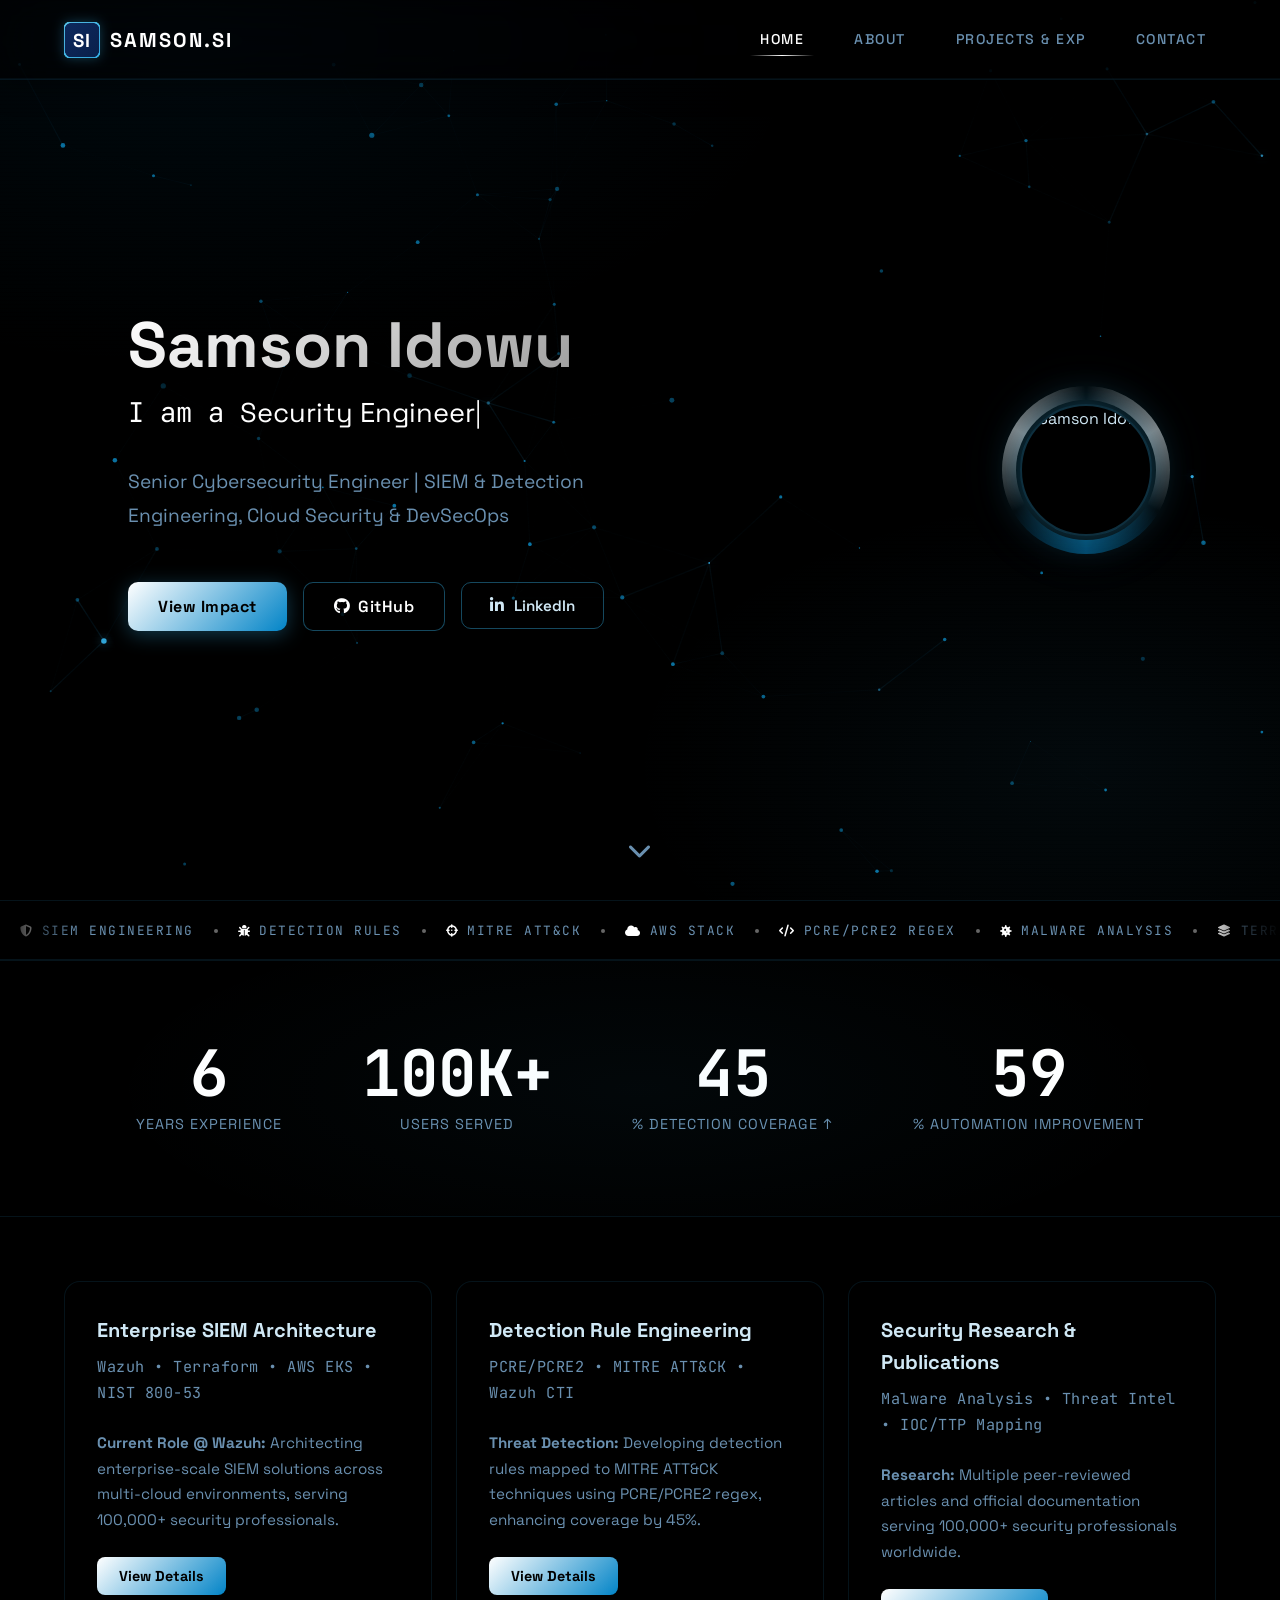
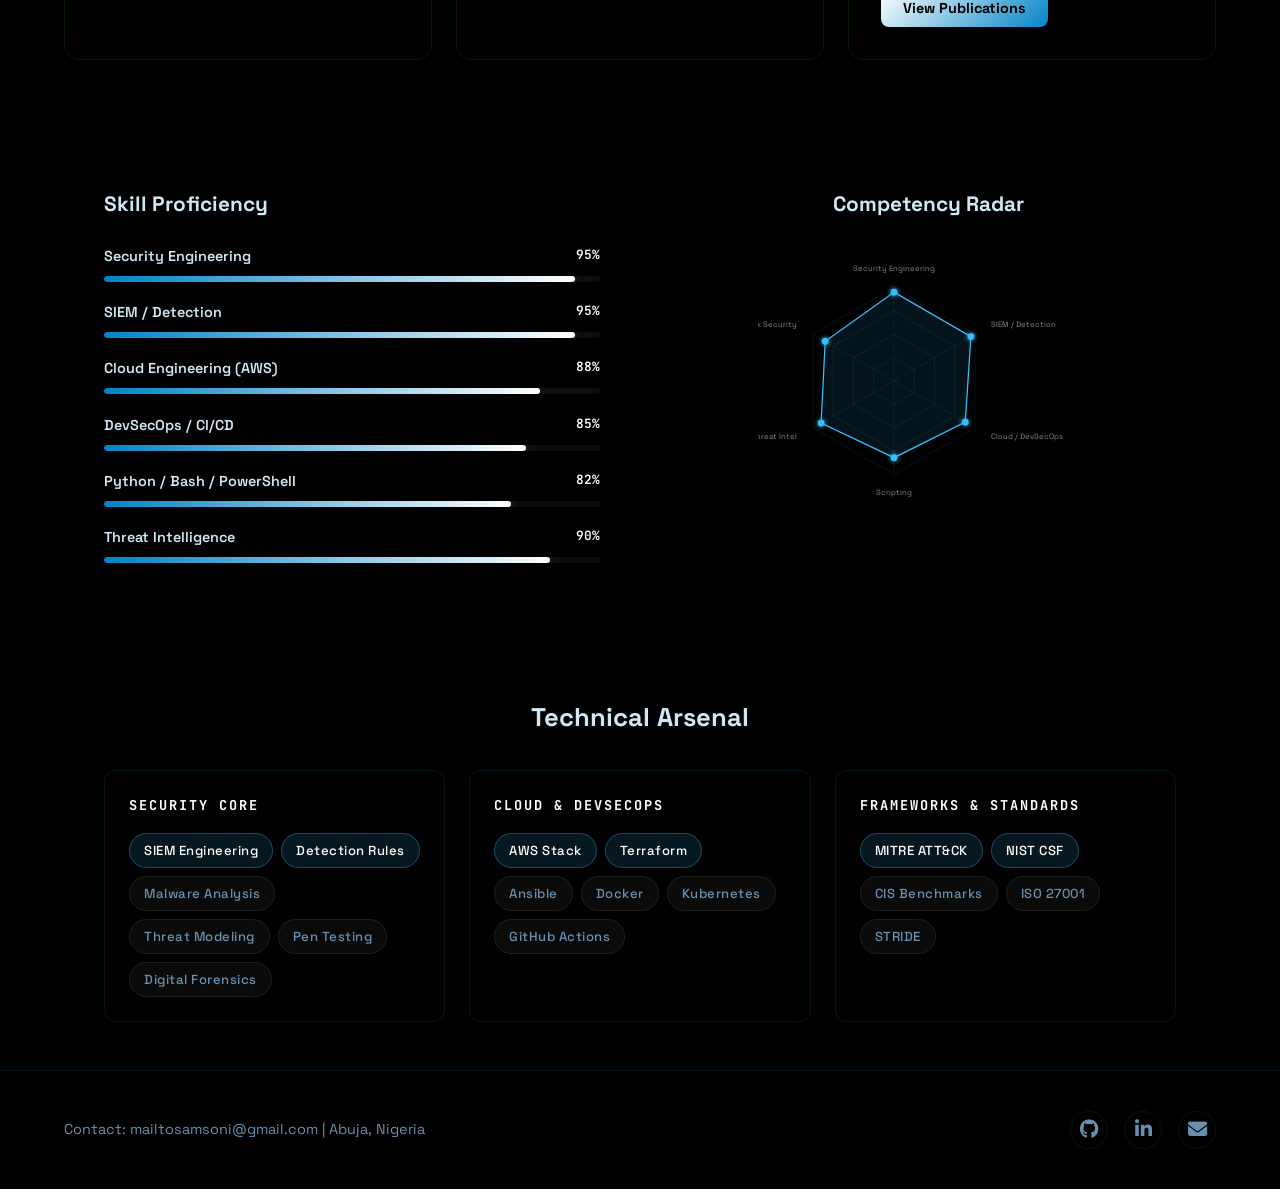
==== index.html @ b93f3101 "Update index.html" ====
<!DOCTYPE html>
<html lang="en">
<head>
    <meta charset="UTF-8">
    <meta name="viewport" content="width=device-width, initial-scale=1.0">
    <meta name="description" content="Samson Idowu - Senior Cybersecurity Engineer. SIEM, Detection Engineering, DevSecOps & Cloud Security.">
    <meta property="og:title" content="Samson Idowu | Cybersecurity Engineer">
    <meta property="og:description" content="Senior Cybersecurity Engineer with 6+ years of experience. SIEM solutions, Detection Engineering & Cloud Security.">
    <meta property="og:type" content="website">
    <title>Samson Idowu | Cybersecurity Engineer</title>
    <link rel="icon" type="image/svg+xml" href="favicon.svg">
    <link rel="stylesheet" href="style.css">
    <link rel="stylesheet" href="https://cdnjs.cloudflare.com/ajax/libs/font-awesome/6.4.0/css/all.min.css">
</head>
<body>
    <div class="scroll-progress"></div>
    <canvas id="neural-bg"></canvas>

    <nav>
        <a href="index.html" class="logo">
            <svg class="logo-mark" viewBox="0 0 100 100" xmlns="http://www.w3.org/2000/svg">
                <defs>
                  <linearGradient id="bg" x1="0" y1="0" x2="1" y2="1"><stop offset="0%" stop-color="#0d2a5e"/><stop offset="100%" stop-color="#0a1f4a"/></linearGradient>
                  <linearGradient id="bd" x1="0" y1="0" x2="1" y2="1"><stop offset="0%" stop-color="#60d4fa"/><stop offset="100%" stop-color="#38bdf8"/></linearGradient>
                  <filter id="gl"><feGaussianBlur stdDeviation="2" result="b"/><feMerge><feMergeNode in="b"/><feMergeNode in="SourceGraphic"/></feMerge></filter>
                </defs>
                <rect width="100" height="100" rx="20" fill="url(#bg)"/>
                <rect width="100" height="100" rx="20" fill="none" stroke="url(#bd)" stroke-width="4" filter="url(#gl)" opacity="0.9"/>
                <text x="50" y="70" text-anchor="middle" font-family="Arial Black, sans-serif" font-size="52" font-weight="900" fill="white">SI</text>
              </svg>
            <span class="logo-text">SAMSON.SI</span>
        </a>
        <button class="mobile-menu-toggle" aria-label="Toggle navigation">
            <span></span><span></span><span></span>
        </button>
        <div class="nav-links">
            <a href="index.html" class="nav-item active">HOME</a>
            <a href="about.html" class="nav-item">ABOUT</a>
            <a href="projects.html" class="nav-item">PROJECTS &amp; EXP</a>
            <a href="contact.html" class="nav-item">CONTACT</a>
        </div>
    </nav>

    <section class="hero">
        <div class="hero-content">
            <h1>Samson Idowu</h1>
            <h2 class="typing-text">
                I am a <span class="txt-type" data-wait="2000" data-words='["Security Engineer", "SIEM Architect", "DevSecOps Engineer", "Security Researcher", "Threat Hunter"]'></span>
            </h2>
            <p>Senior Cybersecurity Engineer | SIEM &amp; Detection Engineering, Cloud Security &amp; DevSecOps</p>
            <div class="hero-buttons">
                <button class="btn btn-primary" onclick="document.querySelector('.stats-section').scrollIntoView({behavior:'smooth'})">View Impact</button>
                <a href="https://github.com/SamsonIdowu" target="_blank" rel="noopener noreferrer">
                    <button class="btn btn-secondary"><i class="fab fa-github"></i> GitHub</button>
                </a>
                <a href="https://www.linkedin.com/in/samson-idowu/" target="_blank" rel="noopener noreferrer">
                    <button class="cv-download-btn cv-pulse"><i class="fab fa-linkedin-in"></i> LinkedIn</button>
                </a>
            </div>
        </div>
        <div class="hero-image-container">
            <img src="per_work.jpg" alt="Samson Idowu" class="profile-pic">
        </div>
        <div class="scroll-down" onclick="document.querySelector('.stats-section').scrollIntoView({behavior:'smooth'})">
            <i class="fas fa-chevron-down"></i>
        </div>
    </section>

    <!-- TICKER STRIP -->
    <div class="ticker-strip">
        <div class="ticker-track">
            <span class="ticker-item"><i class="fas fa-shield-alt"></i> SIEM ENGINEERING</span>
            <span class="ticker-dot"></span>
            <span class="ticker-item"><i class="fas fa-bug"></i> DETECTION RULES</span>
            <span class="ticker-dot"></span>
            <span class="ticker-item"><i class="fas fa-crosshairs"></i> MITRE ATT&amp;CK</span>
            <span class="ticker-dot"></span>
            <span class="ticker-item"><i class="fas fa-cloud"></i> AWS STACK</span>
            <span class="ticker-dot"></span>
            <span class="ticker-item"><i class="fas fa-code"></i> PCRE/PCRE2 REGEX</span>
            <span class="ticker-dot"></span>
            <span class="ticker-item"><i class="fas fa-virus"></i> MALWARE ANALYSIS</span>
            <span class="ticker-dot"></span>
            <span class="ticker-item"><i class="fas fa-layer-group"></i> TERRAFORM</span>
            <span class="ticker-dot"></span>
            <span class="ticker-item"><i class="fas fa-network-wired"></i> DEVSECOPS</span>
            <span class="ticker-dot"></span>
            <span class="ticker-item"><i class="fas fa-eye"></i> THREAT INTELLIGENCE</span>
            <span class="ticker-dot"></span>
            <span class="ticker-item"><i class="fab fa-python"></i> PYTHON</span>
            <span class="ticker-dot"></span>
            <!-- duplicate for seamless loop -->
            <span class="ticker-item"><i class="fas fa-shield-alt"></i> SIEM ENGINEERING</span>
            <span class="ticker-dot"></span>
            <span class="ticker-item"><i class="fas fa-bug"></i> DETECTION RULES</span>
            <span class="ticker-dot"></span>
            <span class="ticker-item"><i class="fas fa-crosshairs"></i> MITRE ATT&amp;CK</span>
            <span class="ticker-dot"></span>
            <span class="ticker-item"><i class="fas fa-cloud"></i> AWS STACK</span>
            <span class="ticker-dot"></span>
            <span class="ticker-item"><i class="fas fa-code"></i> PCRE/PCRE2 REGEX</span>
            <span class="ticker-dot"></span>
            <span class="ticker-item"><i class="fas fa-virus"></i> MALWARE ANALYSIS</span>
            <span class="ticker-dot"></span>
            <span class="ticker-item"><i class="fas fa-layer-group"></i> TERRAFORM</span>
            <span class="ticker-dot"></span>
            <span class="ticker-item"><i class="fas fa-network-wired"></i> DEVSECOPS</span>
            <span class="ticker-dot"></span>
            <span class="ticker-item"><i class="fas fa-eye"></i> THREAT INTELLIGENCE</span>
            <span class="ticker-dot"></span>
            <span class="ticker-item"><i class="fab fa-python"></i> PYTHON</span>
            <span class="ticker-dot"></span>
        </div>
    </div>

    <section class="stats-section scroll-animate">
        <div class="stat-item"><h2 class="counter" data-target="6">0</h2><p>Years Experience</p></div>
        <div class="stat-item"><h2 style="font-size:clamp(2.5rem,5vw,4rem);font-weight:700;color:var(--accent-color);font-family:'JetBrains Mono',monospace;line-height:1;">100K+</h2><p>Users Served</p></div>
        <div class="stat-item"><h2 class="counter" data-target="45">0</h2><p>% Detection Coverage ↑</p></div>
        <div class="stat-item"><h2 class="counter" data-target="60">0</h2><p>% Automation Improvement</p></div>
    </section>

    <section class="grid-container">
        <div class="glow-card scroll-animate">
            <div class="card-content">
                <h3>Enterprise SIEM Architecture</h3>
                <p class="tech-stack">Wazuh &bull; Terraform &bull; AWS EKS &bull; NIST 800-53</p>
                <p><strong>Current Role @ Wazuh:</strong> Architecting enterprise-scale SIEM solutions across multi-cloud environments, serving 100,000+ security professionals.</p>
                <button class="card-btn" onclick="openModal('siem')">View Details</button>
            </div>
        </div>
        <div class="glow-card scroll-animate">
            <div class="card-content">
                <h3>Detection Rule Engineering</h3>
                <p class="tech-stack">PCRE/PCRE2 &bull; MITRE ATT&amp;CK &bull; Wazuh CTI</p>
                <p><strong>Threat Detection:</strong> Developing detection rules mapped to MITRE ATT&CK techniques using PCRE/PCRE2 regex, enhancing coverage by 45%.</p>
                <button class="card-btn" onclick="openModal('detection')">View Details</button>
            </div>
        </div>
        <div class="glow-card scroll-animate">
            <div class="card-content">
                <h3>Security Research & Publications</h3>
                <p class="tech-stack">Malware Analysis &bull; Threat Intel &bull; IOC/TTP Mapping</p>
                <p><strong>Research:</strong> Multiple peer-reviewed articles and official documentation serving 100,000+ security professionals worldwide.</p>
                <a href="https://github.com/SamsonIdowu/projects-publications/blob/main/publications.md" target="_blank" rel="noopener noreferrer">
                    <button class="card-btn">View Publications</button>
                </a>
            </div>
        </div>
    </section>

    <!-- SKILL BARS + RADAR -->
    <section class="skills-proficiency-section scroll-animate">
        <div class="skill-bars-wrap">
            <h3>Skill Proficiency</h3>
            <div class="skill-bar-item">
                <div class="skill-bar-header"><span>Security Engineering</span><span>95%</span></div>
                <div class="skill-bar-track"><div class="skill-bar-fill" data-width="95"></div></div>
            </div>
            <div class="skill-bar-item">
                <div class="skill-bar-header"><span>SIEM / Detection</span><span>95%</span></div>
                <div class="skill-bar-track"><div class="skill-bar-fill" data-width="95"></div></div>
            </div>
            <div class="skill-bar-item">
                <div class="skill-bar-header"><span>Cloud Engineering (AWS)</span><span>88%</span></div>
                <div class="skill-bar-track"><div class="skill-bar-fill" data-width="88"></div></div>
            </div>
            <div class="skill-bar-item">
                <div class="skill-bar-header"><span>DevSecOps / CI/CD</span><span>85%</span></div>
                <div class="skill-bar-track"><div class="skill-bar-fill" data-width="85"></div></div>
            </div>
            <div class="skill-bar-item">
                <div class="skill-bar-header"><span>Python / Bash / PowerShell</span><span>82%</span></div>
                <div class="skill-bar-track"><div class="skill-bar-fill" data-width="82"></div></div>
            </div>
            <div class="skill-bar-item">
                <div class="skill-bar-header"><span>Threat Intelligence</span><span>90%</span></div>
                <div class="skill-bar-track"><div class="skill-bar-fill" data-width="90"></div></div>
            </div>
        </div>
        <div class="radar-chart-wrap">
            <h3>Competency Radar</h3>
            <svg id="radarSvg" class="radar-svg" viewBox="0 0 400 400" xmlns="http://www.w3.org/2000/svg"></svg>
        </div>
    </section>

    <section class="skills-section scroll-animate">
        <h2 class="skills-title">Technical Arsenal</h2>
        <div class="skills-grid">
            <div class="skill-category">
                <h4>Security Core</h4>
                <div class="skills-wrapper">
                    <span class="skill-tag accent">SIEM Engineering</span>
                    <span class="skill-tag accent">Detection Rules</span>
                    <span class="skill-tag dark">Malware Analysis</span>
                    <span class="skill-tag dark">Threat Modeling</span>
                    <span class="skill-tag dark">Pen Testing</span>
                    <span class="skill-tag dark">Digital Forensics</span>
                </div>
            </div>
            <div class="skill-category">
                <h4>Cloud &amp; DevSecOps</h4>
                <div class="skills-wrapper">
                    <span class="skill-tag accent">AWS Stack</span>
                    <span class="skill-tag accent">Terraform</span>
                    <span class="skill-tag dark">Ansible</span>
                    <span class="skill-tag dark">Docker</span>
                    <span class="skill-tag dark">Kubernetes</span>
                    <span class="skill-tag dark">GitHub Actions</span>
                </div>
            </div>
            <div class="skill-category">
                <h4>Frameworks &amp; Standards</h4>
                <div class="skills-wrapper">
                    <span class="skill-tag accent">MITRE ATT&amp;CK</span>
                    <span class="skill-tag accent">NIST CSF</span>
                    <span class="skill-tag dark">CIS Benchmarks</span>
                    <span class="skill-tag dark">ISO 27001</span>
                    <span class="skill-tag dark">STRIDE</span>
                </div>
            </div>
        </div>
    </section>

    <footer class="footer">
        <div class="footer-content">
            <p>Contact: mailtosamsoni@gmail.com | Abuja, Nigeria</p>
            <div class="footer-social">
                <a href="https://github.com/SamsonIdowu" target="_blank" rel="noopener noreferrer" aria-label="GitHub"><i class="fab fa-github"></i></a>
                <a href="https://www.linkedin.com/in/samson-idowu/" target="_blank" rel="noopener noreferrer" aria-label="LinkedIn"><i class="fab fa-linkedin-in"></i></a>
                <a href="mailto:mailtosamsoni@gmail.com" aria-label="Email"><i class="fas fa-envelope"></i></a>
            </div>
        </div>
    </footer>

    <!-- MODAL -->
    <div id="projectModal" class="modal-overlay" role="dialog" aria-modal="true" aria-labelledby="modalTitle">
        <div class="modal-content">
            <button class="close-btn" onclick="closeModal()" aria-label="Close">&times;</button>
            <h2 id="modalTitle" style="padding:2.5rem 2.5rem 0;"></h2>
            <div class="modal-body">
                <div id="modalDescription"></div>
                <div class="code-block" id="modalCodeBlock"></div>
                <div class="modal-link-container">
                    <a id="modalLink" href="#" target="_blank" rel="noopener noreferrer">View Repository <i class="fas fa-external-link-alt"></i></a>
                </div>
            </div>
        </div>
    </div>

    <script src="script.js"></script>
    <script>
    const projectData = {
        'siem': {
            title: 'Enterprise SIEM Architecture',
            desc: `<strong>Overview:</strong><br>Architecting and deploying enterprise-scale SIEM solutions across multi-cloud environments at Wazuh Inc.<br><br><strong>Key Achievements:</strong><ul><li>99.9% availability using Terraform, Ansible, EKS, and CloudFormation</li><li>Security reference architectures aligned with NIST 800-53 controls</li><li>CIS Benchmark baseline configs for Linux, Windows, macOS</li><li>60% reduction in manual infrastructure effort through automation</li></ul>`,
            code: `# Wazuh Manager — Terraform deployment
resource "aws_eks_cluster" "wazuh" {
  name     = "wazuh-siem-cluster"
  role_arn = aws_iam_role.eks.arn
  vpc_config {
    subnet_ids = var.subnet_ids
  }
}

resource "aws_cloudwatch_log_group" "wazuh" {
  name              = "/wazuh/manager"
  retention_in_days = 90
}`,
            link: 'https://github.com/SamsonIdowu'
        },
        'detection': {
            title: 'Detection Rule Engineering',
            desc: `<strong>Overview:</strong><br>Developing MITRE ATT&CK-mapped detection rules using PCRE/PCRE2 regex for Wazuh SIEM.<br><br><strong>Impact:</strong> 45% enhancement in threat detection coverage<br><br><strong>Techniques:</strong><ul><li>PCRE/PCRE2 regex pattern development for IOC detection</li><li>ATT&CK technique mapping (T1059, T1078, T1486, etc.)</li><li>Malware analysis for TTP extraction contributing to Wazuh CTI</li></ul>`,
            code: `<!-- Wazuh detection rule — MITRE T1059.001 -->
<rule id="100001" level="10">
  <if_group>windows</if_group>
  <field name="win.eventdata.commandLine"
    type="pcre2">(?i)(powershell|pwsh).*(-enc|-e\s+|-nop|-w\s+hidden)</field>
  <description>Suspicious PowerShell execution detected</description>
  <mitre>
    <id>T1059.001</id>
  </mitre>
</rule>`,
            link: 'https://github.com/SamsonIdowu/projects-publications/blob/main/publications.md'
        }
    };
    window.openModal = function(id) {
        const data = projectData[id]; if (!data) return;
        document.getElementById('modalTitle').innerText = data.title;
        document.getElementById('modalDescription').innerHTML = data.desc;
        const link = document.getElementById('modalLink');
        link.href = data.link; link.style.display = data.link === '#' ? 'none' : 'inline-flex';
        let code = data.code.replace(/</g,'&lt;').replace(/>/g,'&gt;').replace(/\n/g,'<br>')
            .replace(/(resource|var|name|description|def|import|from|return|class)\b/g,'<span class="code-keyword">$1</span>');
        document.getElementById('modalCodeBlock').innerHTML = '<code>' + code + '</code>';
        document.getElementById('projectModal').style.display = 'flex';
        document.body.style.overflow = 'hidden';
    };
    window.closeModal = function() {
        document.getElementById('projectModal').style.display = 'none';
        document.body.style.overflow = '';
    };
    window.addEventListener('keydown', e => { if (e.key === 'Escape') closeModal(); });
    document.getElementById('projectModal').addEventListener('click', e => { if (e.target === e.currentTarget) closeModal(); });
    </script>
</body>
</html>
---- style.css ----
/* =========================================
   SAMSON.SI — CYBERSECURITY PORTFOLIO
   Cyber Azure Edition
   ========================================= */

@import url('https://fonts.googleapis.com/css2?family=Space+Grotesk:wght@300;400;500;600;700&family=JetBrains+Mono:wght@400;500&display=swap');

:root {
    --bg-darkest: #000000;
    --bg-secondary: #0a0a0a;
    --bg-card: rgba(0, 0, 0, 0.6);
    --text-primary: #d0e8f5;
    --text-secondary: #6a90b0;
    --accent-color: #ffffff;
    --accent-secondary: #0284c7;
    --accent-glow: rgba(56, 189, 248, 0.35);
    --accent-glow-strong: rgba(56, 189, 248, 0.6);
    --role-bg: rgba(4, 20, 48, 0.5);
    --success-color: #ffffff;
    --error-color: #ef4444;
    --transition-smooth: all 0.3s cubic-bezier(0.4, 0, 0.2, 1);
    --glass-bg: rgba(0, 0, 0, 0.55);
    --glass-border: rgba(56, 189, 248, 0.1);
    --glass-border-hover: rgba(56, 189, 248, 0.38);
    --glass-shadow: 0 8px 40px rgba(0, 0, 0, 0.5), inset 0 1px 0 rgba(255,255,255,0.04);
}

* { margin: 0; padding: 0; box-sizing: border-box; font-family: 'Space Grotesk', 'Segoe UI', system-ui, sans-serif; }
html { scroll-behavior: smooth; }
body { background-color: var(--bg-darkest); color: var(--text-primary); line-height: 1.6; overflow-x: hidden; -webkit-font-smoothing: antialiased; }
a { text-decoration: none; color: inherit; }

/* Deep bg gradient layers */
body::before {
    content: '';
    position: fixed;
    inset: 0;
    z-index: -1;
    background:
        radial-gradient(ellipse 80% 60% at 15% 5%, rgba(2,132,199,0.07) 0%, transparent 60%),
        radial-gradient(ellipse 60% 50% at 85% 85%, rgba(56,189,248,0.05) 0%, transparent 60%);
    pointer-events: none;
}

/* Subtle scanlines */
body::after {
    content: '';
    position: fixed;
    inset: 0;
    z-index: -1;
    background: repeating-linear-gradient(0deg, transparent, transparent 3px, rgba(0,0,0,0.025) 3px, rgba(0,0,0,0.025) 4px);
    pointer-events: none;
}

/* SCROLL PROGRESS */
.scroll-progress {
    position: fixed; top: 0; left: 0; width: 0%;
    height: 2px;
    background: linear-gradient(90deg, var(--accent-secondary), var(--accent-color), var(--accent-secondary));
    background-size: 200% 100%;
    animation: shimmerBar 2.5s linear infinite;
    z-index: 10000;
    transition: width 0.1s;
    box-shadow: 0 0 14px var(--accent-glow);
}

/* KEY ANIMATIONS */
@keyframes shimmerBar { 0%{background-position:200% center} 100%{background-position:-200% center} }
@keyframes fadeInUp { from{opacity:0;transform:translateY(40px)} to{opacity:1;transform:translateY(0)} }
@keyframes float { 0%,100%{transform:translateY(0)} 40%{transform:translateY(-13px)} 70%{transform:translateY(-6px)} }
@keyframes pulseGlow { 0%,100%{box-shadow:0 0 10px var(--accent-glow)} 50%{box-shadow:0 0 28px var(--accent-color),0 0 50px var(--accent-glow)} }
@keyframes bounce { 0%,20%,50%,80%,100%{transform:translateY(0) translateX(-50%)} 40%{transform:translateY(-12px) translateX(-50%)} 60%{transform:translateY(-6px) translateX(-50%)} }
@keyframes textShimmer { 0%{background-position:-200%} 100%{background-position:200%} }
@keyframes modalEntry { from{transform:scale(0.88) translateY(20px);opacity:0} to{transform:scale(1) translateY(0);opacity:1} }
@keyframes orbitSpin { from{transform:rotate(0deg)} to{transform:rotate(360deg)} }
@keyframes glassShimmer { 0%{left:-100%} 100%{left:200%} }
@keyframes blink { 0%,50%{opacity:1} 51%,100%{opacity:0} }
@keyframes spin { to{transform:rotate(360deg)} }

/* Contact page orb animations */
@keyframes orbFloat1 { 0%,100%{transform:translate(0,0) scale(1)} 33%{transform:translate(35px,-45px) scale(1.06)} 66%{transform:translate(-25px,25px) scale(0.95)} }
@keyframes orbFloat2 { 0%,100%{transform:translate(0,0) scale(1)} 40%{transform:translate(-45px,35px) scale(0.94)} 75%{transform:translate(30px,-25px) scale(1.08)} }
@keyframes orbFloat3 { 0%,100%{transform:translate(0,0) scale(1)} 55%{transform:translate(25px,45px) scale(1.04)} }
@keyframes streamFlow { 0%{transform:translateY(-100%);opacity:0} 10%{opacity:0.8} 90%{opacity:0.8} 100%{transform:translateY(100vh);opacity:0} }

/* CANVAS */
#neural-bg { position:fixed; top:0; left:0; width:100%; height:100%; z-index:-2; pointer-events:none; background:transparent; }

/* NAV */
nav {
    display:flex; justify-content:space-between; align-items:center;
    padding:1rem 5%;
    background: var(--glass-bg);
    backdrop-filter: blur(24px) saturate(180%);
    -webkit-backdrop-filter: blur(24px) saturate(180%);
    border-bottom: 1px solid var(--glass-border);
    position:fixed; width:100%; top:0; z-index:1000; height:80px;
    box-shadow: 0 4px 30px rgba(0,0,0,0.4), inset 0 -1px 0 rgba(56,189,248,0.06);
}

.logo {
    font-size:1.4rem; font-weight:700; letter-spacing:2px;
    background: linear-gradient(135deg, var(--accent-color), var(--accent-secondary));
    -webkit-background-clip:text; background-clip:text; color:transparent;
}

.nav-links { display:flex; gap:30px; }

.nav-item {
    color:var(--text-secondary); font-weight:500; font-size:0.88rem;
    letter-spacing:1.5px; transition:var(--transition-smooth); padding:5px 10px; position:relative;
}

.nav-item::after {
    content:''; position:absolute; width:0; height:1px; bottom:0; left:50%;
    transform:translateX(-50%);
    background: linear-gradient(90deg, transparent, var(--accent-color), transparent);
    transition:width 0.35s ease;
}
.nav-item:hover::after, .nav-item.active::after { width:100%; }
.nav-item:hover, .nav-item.active { color:#ffffff; }

.mobile-menu-toggle { display:none; flex-direction:column; gap:4px; background:none; border:none; cursor:pointer; padding:5px; z-index:1001; }
.mobile-menu-toggle span { width:25px; height:2px; background:var(--accent-color); transition:var(--transition-smooth); border-radius:2px; }

/* HERO */
.hero {
    min-height:100vh; display:flex; flex-direction:row;
    align-items:center; justify-content:space-between;
    padding:120px 10% 80px 10%; gap:4rem; position:relative;
}

.hero-content { flex:1; max-width:600px; z-index:2; animation:fadeInUp 0.9s ease both; }

.hero h1 {
    font-size:clamp(2.8rem,5vw,4.5rem); margin-bottom:0.5rem; font-weight:700; line-height:1.15;
    background: linear-gradient(135deg, #ffffff 0%, #a0a0a0 40%, #2a2a2a 60%, #ffffff 100%);
    background-size:200%;
    -webkit-background-clip:text; background-clip:text; color:transparent;
    animation: textShimmer 5s linear infinite;
}

.typing-text {
    font-size:clamp(1.2rem,2.3vw,1.7rem); margin-bottom:1.5rem; color:#ffffff;
    font-weight:400; min-height:50px; font-family:'JetBrains Mono', monospace;
}

.txt-type > .txt { border-right:0.15rem solid var(--text-primary); padding-right:4px; }
.cursor { animation:blink 1s infinite; color:#ffffff; font-weight:300; }

.hero p { font-size:clamp(1rem,1.8vw,1.2rem); color:var(--text-secondary); margin-bottom:3rem; max-width:90%; line-height:1.8; }

/* Profile with orbit ring */
.hero-image-container { position:relative; flex-shrink:0; animation:fadeInUp 0.9s 0.2s ease both; }

.hero-image-container::before {
    content:''; position:absolute; inset:-18px; border-radius:50%;
    background: conic-gradient(from 0deg, transparent 0deg, var(--accent-color) 60deg, transparent 120deg, var(--accent-secondary) 180deg, transparent 240deg, var(--accent-color) 300deg, transparent 360deg);
    animation: orbitSpin 7s linear infinite; z-index:0; opacity:0.5;
}

.hero-image-container::after {
    content:''; position:absolute; inset:-4px; border-radius:50%;
    background:var(--bg-darkest); z-index:1;
}

.profile-pic {
    position:relative; z-index:2; width:100%; max-width:350px; aspect-ratio:1/1;
    object-fit:cover; object-position: center 20%; border-radius:50%;
    border: 2px solid rgba(56,189,248,0.25);
    box-shadow: 0 0 40px var(--accent-glow), 0 0 80px rgba(56,189,248,0.08);
    animation: float 7s ease-in-out infinite; display:block;
}

.hero-buttons { display:flex; gap:16px; flex-wrap:wrap; }

/* BUTTONS */
.btn {
    padding:13px 30px; font-size:1rem; font-weight:600; border:none;
    border-radius:10px; cursor:pointer; transition:var(--transition-smooth);
    white-space:nowrap; display:inline-flex; align-items:center; gap:8px; letter-spacing:0.5px;
}

.btn-primary {
    background: linear-gradient(135deg, var(--accent-color), var(--accent-secondary));
    color:var(--bg-darkest); font-weight:700;
    box-shadow: 0 4px 20px rgba(56,189,248,0.3);
}
.btn-primary:hover { transform:translateY(-2px) scale(1.03); box-shadow:0 8px 32px rgba(56,189,248,0.5); }

.btn-secondary {
    background: var(--glass-bg); backdrop-filter:blur(12px);
    border:1px solid var(--glass-border-hover); color:#ffffff;
}
.btn-secondary:hover {
    background:rgba(56,189,248,0.07); border-color:var(--accent-color);
    transform:translateY(-2px); box-shadow:0 4px 20px var(--accent-glow);
}

.scroll-down {
    position:absolute; bottom:30px; left:50%; transform:translateX(-50%);
    font-size:1.5rem; color:var(--text-secondary);
    animation:bounce 2.5s ease-in-out infinite; cursor:pointer; transition:color 0.3s;
}
.scroll-down:hover { color:#ffffff; }

/* PAGE HEADER */
.page-header { padding:140px 10% 70px; text-align:center; position:relative; overflow:hidden; }

.page-header::before {
    content:''; position:absolute; top:0; left:0; right:0; bottom:0;
    background: radial-gradient(ellipse 70% 80% at 50% 0%, rgba(2,132,199,0.09) 0%, transparent 70%);
    z-index:0;
}
.page-header > * { position:relative; z-index:1; }

.page-header h1 { font-size:clamp(2.2rem,4.5vw,3.5rem); margin-bottom:1rem; font-weight:700; }
.text-accent { color:#ffffff; }
.page-header p { color:var(--text-secondary); font-size:1.1rem; max-width:600px; margin:0 auto; line-height:1.8; }

/* STATS */
.stats-section {
    display:flex; justify-content:center; padding:5rem 5%;
    border-top:1px solid var(--glass-border); border-bottom:1px solid var(--glass-border);
    flex-wrap:wrap; gap:5rem; width:100%; position:relative;
}

.stats-section::before {
    content:''; position:absolute; inset:0;
    background: radial-gradient(ellipse 60% 100% at 50% 50%, rgba(56,189,248,0.04) 0%, transparent 70%);
    pointer-events:none;
}

.stat-item { text-align:center; opacity:0; transform:translateY(20px); transition:opacity 0.6s, transform 0.6s; }
.stat-item.visible { opacity:1; transform:none; }
.stat-item h2 { font-size:clamp(2.5rem,5vw,4rem); font-weight:700; color:#ffffff; font-family:'JetBrains Mono', monospace; line-height:1; }
.stat-item p { color:var(--text-secondary); font-size:0.9rem; margin-top:0.5rem; letter-spacing:1px; text-transform:uppercase; }

/* TICKER */
.ticker-strip {
    width:100%; overflow:hidden; padding:16px 0;
    background: var(--glass-bg); border-top:1px solid var(--glass-border); border-bottom:1px solid var(--glass-border);
    position:relative;
}

.ticker-strip::before, .ticker-strip::after {
    content:''; position:absolute; top:0; bottom:0; width:80px; z-index:1;
}
.ticker-strip::before { left:0; background:linear-gradient(to right, var(--bg-darkest), transparent); }
.ticker-strip::after { right:0; background:linear-gradient(to left, var(--bg-darkest), transparent); }

.ticker-track {
    display:inline-flex; align-items:center; gap:0;
    animation: tickerScroll 28s linear infinite; white-space:nowrap;
}

.ticker-item { font-family:'JetBrains Mono', monospace; font-size:0.8rem; color:var(--text-secondary); letter-spacing:1.5px; padding:0 20px; display:inline-flex; align-items:center; gap:8px; transition:color 0.3s; }
.ticker-item:hover { color:#ffffff; }
.ticker-item i { color:#ffffff; font-size:0.75rem; }
.ticker-dot { width:4px; height:4px; border-radius:50%; background:var(--accent-color); opacity:0.4; flex-shrink:0; }

@keyframes tickerScroll { 0%{transform:translateX(0)} 100%{transform:translateX(-50%)} }

/* CARDS */
.grid-container {
    display:grid; grid-template-columns:repeat(auto-fit, minmax(300px, 1fr));
    gap:24px; padding:4rem 5%; max-width:1400px; margin:0 auto; width:100%;
}

.glow-card {
    background: var(--glass-bg); backdrop-filter:blur(12px);
    border:1px solid var(--glass-border); border-radius:16px;
    transition: var(--transition-smooth); padding:0;
    position:relative; overflow:hidden; cursor:pointer;
    opacity:0; transform:translateY(30px);
}
.glow-card.visible { opacity:1; transform:translateY(0); }
.glow-card::before {
    content:''; position:absolute; inset:0; border-radius:16px;
    background: linear-gradient(135deg, rgba(56,189,248,0.04), transparent);
    opacity:0; transition:opacity 0.3s;
}
.glow-card:hover::before { opacity:1; }
.glow-card:hover {
    border-color: var(--glass-border-hover); transform:translateY(-8px) scale(1.01);
    box-shadow: 0 20px 60px rgba(56,189,248,0.1), 0 0 0 1px rgba(56,189,248,0.1);
}
.glow-card::after {
    content:''; position:absolute; top:0; left:-100%; width:60%; height:100%;
    background: linear-gradient(90deg, transparent, rgba(56,189,248,0.04), transparent);
    transition:left 0.6s ease;
}
.glow-card:hover::after { left:200%; }

.card-content { padding:2rem; }
.card-content h3 { font-size:1.25rem; font-weight:700; margin-bottom:0.5rem; color:var(--text-primary); }
.tech-stack { font-family:'JetBrains Mono', monospace; font-size:0.78rem; color:#ffffff; margin-bottom:1rem; letter-spacing:0.5px; }
.card-content p { color:var(--text-secondary); font-size:0.95rem; line-height:1.7; margin-bottom:1.5rem; }
.card-btn {
    background: linear-gradient(135deg, var(--accent-color), var(--accent-secondary));
    color:var(--bg-darkest); border:none; padding:10px 22px;
    border-radius:8px; font-weight:700; font-size:0.9rem; cursor:pointer; transition:var(--transition-smooth);
}
.card-btn:hover { transform:scale(1.05); box-shadow:0 4px 16px rgba(56,189,248,0.35); }

/* SKILLS SECTION */
.skills-proficiency-section {
    padding:4rem 5%; max-width:1200px; margin:0 auto; width:100%;
    display:grid; grid-template-columns:1fr 1fr; gap:3rem; align-items:start;
}
.skill-bars-wrap h3, .radar-chart-wrap h3 { font-size:1.3rem; margin-bottom:1.5rem; color:var(--text-primary); }

.skills-section { padding:3rem 5%; max-width:1200px; margin:0 auto; width:100%; }
.skills-title { font-size:1.6rem; font-weight:700; margin-bottom:2rem; text-align:center; color:var(--text-primary); }
.skills-grid { display:grid; grid-template-columns:repeat(auto-fit,minmax(200px,1fr)); gap:1.5rem; }
.skill-category { background:var(--glass-bg); border:1px solid var(--glass-border); border-radius:12px; padding:1.5rem; }
.skill-category h4 { font-size:0.85rem; letter-spacing:2px; text-transform:uppercase; color:#ffffff; margin-bottom:1rem; font-family:'JetBrains Mono', monospace; }
.skills-wrapper { display:flex; flex-wrap:wrap; gap:8px; }
.skill-tag { padding:6px 14px; border-radius:20px; font-size:0.82rem; font-weight:500; letter-spacing:0.5px; transition:var(--transition-smooth); cursor:default; }
.skill-tag.accent { background:rgba(56,189,248,0.12); border:1px solid rgba(56,189,248,0.3); color:#ffffff; }
.skill-tag.dark { background:rgba(255,255,255,0.04); border:1px solid rgba(255,255,255,0.08); color:var(--text-secondary); }
.skill-tag:hover { transform:scale(1.05); }

/* SCROLL ANIMATION */
.scroll-animate { opacity:0; transform:translateY(30px); transition:opacity 0.7s ease, transform 0.7s ease; }
.scroll-animate.visible { opacity:1; transform:none; }

/* FOOTER */
.footer { padding:2.5rem 5%; border-top:1px solid var(--glass-border); background:var(--glass-bg); backdrop-filter:blur(12px); }
.footer-content { display:flex; justify-content:space-between; align-items:center; flex-wrap:wrap; gap:1rem; }
.footer-content p { color:var(--text-secondary); font-size:0.9rem; }
.footer-social { display:flex; gap:16px; }
.footer-social a { color:var(--text-secondary); font-size:1.2rem; transition:var(--transition-smooth); width:38px; height:38px; display:flex; align-items:center; justify-content:center; border-radius:50%; border:1px solid var(--glass-border); }
.footer-social a:hover { color:#ffffff; border-color:var(--accent-color); box-shadow:0 0 12px var(--accent-glow); transform:translateY(-2px); }

/* MODAL */
.modal-overlay {
    display:none; position:fixed; inset:0; background:rgba(0,0,0,0.85); z-index:9999;
    align-items:center; justify-content:center; padding:20px;
    backdrop-filter:blur(8px); -webkit-backdrop-filter:blur(8px);
}
.modal-content {
    background: #080f08; border:1px solid var(--glass-border-hover); border-radius:20px;
    width:100%; max-width:680px; max-height:88vh; overflow-y:auto;
    animation: modalEntry 0.3s ease; position:relative;
    box-shadow: 0 40px 80px rgba(0,0,0,0.6), 0 0 40px rgba(56,189,248,0.08);
}
.modal-content h2 { color:var(--text-primary); font-size:1.4rem; }
.modal-body { padding:1.5rem 2.5rem 2.5rem; }
.modal-body p, .modal-body li { color:var(--text-secondary); line-height:1.7; }
.modal-body strong { color:var(--text-primary); }
.modal-body ul { padding-left:1.2rem; margin-top:0.5rem; display:flex; flex-direction:column; gap:6px; }
.close-btn { position:absolute; top:16px; right:20px; background:none; border:none; font-size:1.8rem; color:var(--text-secondary); cursor:pointer; transition:color 0.2s; line-height:1; }
.close-btn:hover { color:#ffffff; }
.code-block { background:#040a04; border:1px solid rgba(56,189,248,0.15); border-radius:10px; padding:1.5rem; margin:1.5rem 0; overflow-x:auto; font-family:'JetBrains Mono', monospace; font-size:0.82rem; line-height:1.7; color:#a8c8a8; }
.code-keyword { color:#ffffff; font-weight:600; }
.modal-link-container { display:flex; justify-content:flex-end; }
.modal-link-container a { display:inline-flex; align-items:center; gap:8px; color:#ffffff; font-size:0.9rem; font-weight:600; padding:10px 20px; border:1px solid var(--glass-border-hover); border-radius:8px; transition:var(--transition-smooth); }
.modal-link-container a:hover { background:rgba(56,189,248,0.08); transform:translateY(-2px); }

/* ABOUT PAGE */
.about-section { padding:4rem 5%; max-width:1200px; margin:0 auto; width:100%; }
.about-content { display:grid; grid-template-columns:1.4fr 1fr; gap:4rem; align-items:start; }
.about-text .lead { font-size:1.25rem; font-weight:600; color:var(--text-primary); margin-bottom:1.5rem; }
.about-text p { color:var(--text-secondary); line-height:1.9; margin-bottom:1.2rem; font-size:1rem; }
.about-text strong { color:var(--text-primary); }
.about-cta { display:flex; gap:12px; flex-wrap:wrap; margin-top:2rem; }
.highlight-card { background:var(--glass-bg); border:1px solid var(--glass-border); border-radius:16px; padding:2rem; backdrop-filter:blur(12px); }
.highlight-card h3 { font-size:1rem; letter-spacing:2px; text-transform:uppercase; color:#ffffff; margin-bottom:1.5rem; font-family:'JetBrains Mono', monospace; }
.highlight-card ul { list-style:none; display:flex; flex-direction:column; gap:1rem; }
.highlight-card li { display:flex; justify-content:space-between; align-items:center; font-size:0.95rem; padding-bottom:1rem; border-bottom:1px solid var(--glass-border); }
.highlight-card li:last-child { border-bottom:none; padding-bottom:0; }
.highlight-card li strong { color:var(--text-secondary); font-weight:500; }
.highlight-card li span { color:var(--text-primary); font-weight:600; text-align:right; max-width:60%; }
.status-available { color:#ffffff !important; font-weight:700 !important; display:inline-flex; align-items:center; gap:6px; }
.status-available::before { content:''; display:inline-block; width:8px; height:8px; border-radius:50%; background:var(--accent-color); box-shadow:0 0 8px var(--accent-color); animation:pulseGlow 2s ease-in-out infinite; }

/* PROJECTS PAGE */
.main-wrapper { padding:2rem 5%; max-width:1200px; margin:0 auto; width:100%; }
.section-block { margin-bottom:4rem; }
.section-title { font-size:1.4rem; font-weight:700; margin-bottom:2rem; color:var(--text-primary); display:flex; align-items:center; gap:12px; }
.section-title i { color:#ffffff; }
.timeline { position:relative; padding-left:32px; }
.timeline::before { content:''; position:absolute; left:8px; top:0; bottom:0; width:2px; background:linear-gradient(to bottom, var(--accent-color), transparent); opacity:0.3; }
.timeline-item { position:relative; margin-bottom:2.5rem; opacity:0; transform:translateX(-20px); transition:opacity 0.6s, transform 0.6s; }
.timeline-item.visible { opacity:1; transform:none; }
.timeline-dot { position:absolute; left:-28px; top:4px; width:14px; height:14px; border-radius:50%; background:var(--accent-color); box-shadow:0 0 10px var(--accent-color), 0 0 20px var(--accent-glow); border:2px solid var(--bg-darkest); z-index:1; }
.timeline-content { background:var(--glass-bg); border:1px solid var(--glass-border); border-radius:14px; padding:1.8rem; backdrop-filter:blur(12px); transition:var(--transition-smooth); }
.timeline-content:hover { border-color:var(--glass-border-hover); box-shadow:0 8px 32px rgba(56,189,248,0.07); }
.timeline-header { margin-bottom:1rem; }
.timeline-header h3 { font-size:1.15rem; font-weight:700; color:var(--text-primary); margin-bottom:4px; }
.company-name { font-size:0.9rem; color:#ffffff; font-weight:600; display:block; margin-bottom:4px; }
.timeline-date { font-size:0.8rem; color:var(--text-secondary); font-family:'JetBrains Mono', monospace; background:rgba(56,189,248,0.06); padding:3px 10px; border-radius:20px; border:1px solid var(--glass-border); display:inline-block; }
.role-description { margin-bottom:1rem; }
.role-description p { color:var(--text-secondary); line-height:1.7; font-size:0.95rem; }
.role-description strong { color:#ffffff; }
.project-list-block { margin-top:1rem; }
.project-list-block > strong { color:var(--text-primary); font-size:0.9rem; display:block; margin-bottom:0.75rem; }
.project-list-block ul { list-style:none; padding:0; display:flex; flex-direction:column; gap:8px; }
.project-list-block ul li { padding-left:1.2rem; position:relative; color:var(--text-secondary); font-size:0.9rem; line-height:1.6; }
.project-list-block ul li::before { content:'›'; position:absolute; left:0; color:#ffffff; font-weight:700; }
.project-list-block ul li strong { color:var(--text-primary); }
.project-actions { display:flex; gap:12px; flex-wrap:wrap; margin-top:1.5rem; }

/* CONTACT PAGE */
.contact-container { display:grid; grid-template-columns:1fr 1.2fr; gap:3rem; padding:3rem; background:var(--glass-bg); border:1px solid var(--glass-border); border-radius:20px; backdrop-filter:blur(12px); max-width:1000px; margin:0 auto; }
.contact-info h3, .contact-form h3 { font-size:1.4rem; font-weight:700; margin-bottom:1.5rem; color:var(--text-primary); }
.info-text { color:var(--text-secondary); margin-bottom:2rem; line-height:1.7; font-size:0.95rem; }
.info-item { display:flex; align-items:flex-start; gap:1rem; margin-bottom:1.5rem; }
.icon-box { width:44px; height:44px; border-radius:10px; background:rgba(56,189,248,0.08); border:1px solid var(--glass-border); display:flex; align-items:center; justify-content:center; color:#ffffff; font-size:1rem; flex-shrink:0; }
.label { font-size:0.75rem; letter-spacing:1px; text-transform:uppercase; color:var(--text-secondary); font-family:'JetBrains Mono', monospace; display:block; margin-bottom:4px; }
.value { color:var(--text-primary); font-weight:500; font-size:0.95rem; }
.value-box { display:flex; align-items:center; gap:10px; }
.value-box span { color:var(--text-primary); font-weight:500; font-size:0.95rem; word-break:break-all; }
.copy-btn { background:none; border:1px solid var(--glass-border); color:var(--text-secondary); width:30px; height:30px; border-radius:6px; cursor:pointer; transition:var(--transition-smooth); display:flex; align-items:center; justify-content:center; font-size:0.85rem; flex-shrink:0; }
.copy-btn:hover, .copy-btn.copied { color:#ffffff; border-color:var(--accent-color); }
.availability-badge { display:inline-flex; align-items:center; gap:10px; padding:10px 18px; background:rgba(56,189,248,0.07); border:1px solid rgba(56,189,248,0.25); border-radius:30px; margin:1.5rem 0; }
.availability-badge span:last-child { color:#ffffff; font-weight:600; font-size:0.9rem; }
.status-dot { width:8px; height:8px; border-radius:50%; background:var(--accent-color); box-shadow:0 0 8px var(--accent-color); animation:pulseGlow 2s ease-in-out infinite; flex-shrink:0; }
.social-links { display:flex; gap:12px; flex-wrap:wrap; margin-top:1rem; }
.social-btn { width:44px; height:44px; border-radius:10px; background:var(--glass-bg); border:1px solid var(--glass-border); display:flex; align-items:center; justify-content:center; color:var(--text-secondary); font-size:1.1rem; transition:var(--transition-smooth); }
.social-btn:hover { color:#ffffff; border-color:var(--accent-color); transform:translateY(-4px); box-shadow:0 8px 24px rgba(56,189,248,0.2); }
.contact-form .form-group { margin-bottom:1.2rem; }
.contact-form label { display:block; font-size:0.82rem; letter-spacing:1px; text-transform:uppercase; color:var(--text-secondary); margin-bottom:8px; font-family:'JetBrains Mono', monospace; }
.contact-form input, .contact-form textarea { width:100%; padding:12px 16px; background:rgba(56,189,248,0.04); border:1px solid var(--glass-border); border-radius:10px; color:var(--text-primary); font-size:0.95rem; font-family:'Space Grotesk', sans-serif; transition:var(--transition-smooth); outline:none; resize:vertical; }
.contact-form input:focus, .contact-form textarea:focus { border-color:var(--accent-color); box-shadow:0 0 0 3px rgba(56,189,248,0.1); }
.form-status { margin-top:1rem; padding:12px 16px; border-radius:10px; font-size:0.9rem; display:none; }
.form-status.success { background:rgba(56,189,248,0.08); border:1px solid rgba(56,189,248,0.3); color:#ffffff; display:block; }
.form-status.error { background:rgba(239,68,68,0.08); border:1px solid rgba(239,68,68,0.3); color:#ef4444; display:block; }
.contact-entry { opacity:0; transform:translateY(20px); animation:fadeInUp 0.7s 0.3s ease both; animation-fill-mode:forwards; }

/* Contact page decorative */
.contact-orbs { position:fixed; inset:0; pointer-events:none; z-index:-1; overflow:hidden; }
.contact-orb { position:absolute; border-radius:50%; filter:blur(60px); opacity:0.06; }
.contact-orb-1 { width:500px; height:500px; background:radial-gradient(circle, var(--accent-color), transparent); top:-10%; left:-15%; animation:orbFloat1 18s ease-in-out infinite; }
.contact-orb-2 { width:400px; height:400px; background:radial-gradient(circle, var(--accent-secondary), transparent); bottom:-10%; right:-10%; animation:orbFloat2 22s ease-in-out infinite; }
.contact-orb-3 { width:300px; height:300px; background:radial-gradient(circle, var(--accent-color), transparent); top:50%; left:50%; transform:translate(-50%,-50%); animation:orbFloat3 15s ease-in-out infinite; }
.data-streams { position:fixed; inset:0; pointer-events:none; z-index:-1; overflow:hidden; }
.data-stream { position:absolute; width:1px; background:linear-gradient(to bottom, transparent, var(--accent-color), transparent); animation:streamFlow linear infinite; }

/* SKILL BARS */
.skill-bar-item { margin-bottom:1.2rem; }
.skill-bar-header { display:flex; justify-content:space-between; margin-bottom:8px; font-size:0.9rem; font-weight:600; }
.skill-bar-header span:first-child { color:var(--text-primary); }
.skill-bar-header span:last-child { color:#ffffff; font-family:'JetBrains Mono', monospace; font-size:0.8rem; }
.skill-bar-track { height:6px; background:rgba(255,255,255,0.05); border-radius:10px; overflow:hidden; }
.skill-bar-fill { height:100%; border-radius:10px; background:linear-gradient(90deg, var(--accent-secondary), var(--accent-color)); width:0%; transition:width 1.2s cubic-bezier(0.4,0,0.2,1); box-shadow:0 0 10px var(--accent-glow); }

/* SVG Radar Chart */
.radar-chart-wrap { display:flex; justify-content:center; align-items:center; flex-direction:column; }
.radar-svg { width:100%; max-width:340px; height:auto; }

/* FILTER TABS */
.filter-tabs { display:flex; justify-content:center; gap:10px; flex-wrap:wrap; margin-bottom:2.5rem; }
.filter-tab { padding:8px 22px; border-radius:30px; border:1px solid var(--glass-border); background:var(--glass-bg); color:var(--text-secondary); font-size:0.85rem; font-weight:600; letter-spacing:0.5px; cursor:pointer; transition:var(--transition-smooth); backdrop-filter:blur(8px); }
.filter-tab:hover { border-color:rgba(56,189,248,0.4); color:#ffffff; }
.filter-tab.active { background:linear-gradient(135deg, var(--accent-color), var(--accent-secondary)); color:var(--bg-darkest); border-color:transparent; font-weight:700; box-shadow:0 4px 16px rgba(56,189,248,0.3); }
.glow-card.hidden-card { display:none !important; }
.glow-card { transform-style:preserve-3d; will-change:transform; }

/* CV BUTTON */
.cv-download-btn { display:inline-flex; align-items:center; gap:10px; padding:13px 28px; background:transparent; border:1px solid var(--glass-border-hover); color:var(--text-primary); border-radius:10px; font-weight:600; font-size:0.95rem; cursor:pointer; transition:var(--transition-smooth); backdrop-filter:blur(8px); position:relative; overflow:hidden; }
.cv-download-btn::before { content:''; position:absolute; inset:0; background:linear-gradient(135deg, rgba(56,189,248,0.08), rgba(2,132,199,0.08)); opacity:0; transition:opacity 0.3s; }
.cv-download-btn:hover::before { opacity:1; }
.cv-download-btn:hover { border-color:var(--accent-color); transform:translateY(-2px); box-shadow:0 6px 24px rgba(56,189,248,0.2); color:#ffffff; }
.cv-download-btn i { font-size:1rem; }
.cv-pulse { animation:cvPulse 3s ease-in-out infinite; }
@keyframes cvPulse { 0%,100%{box-shadow:0 0 0 0 rgba(56,189,248,0.15)} 50%{box-shadow:0 0 0 8px rgba(56,189,248,0)} }

/* 404 */
.not-found-section { min-height:100vh; display:flex; flex-direction:column; align-items:center; justify-content:center; text-align:center; padding:2rem; position:relative; }
.not-found-code { font-size:clamp(6rem,18vw,14rem); font-weight:800; font-family:'JetBrains Mono', monospace; background:linear-gradient(135deg, rgba(255,255,255,0.15), var(--accent-color), rgba(2,132,199,0.7)); background-size:200%; -webkit-background-clip:text; background-clip:text; color:transparent; animation:textShimmer 4s linear infinite; line-height:1; margin-bottom:0; }
.not-found-msg { font-size:clamp(1.2rem,3vw,1.8rem); font-weight:600; color:var(--text-primary); margin-bottom:1rem; }
.not-found-sub { color:var(--text-secondary); font-size:1.1rem; margin-bottom:2.5rem; max-width:480px; }
.not-found-glitch { position:relative; display:inline-block; animation:glitchShift 6s infinite; }
@keyframes glitchShift { 0%,90%,100%{transform:none;filter:none} 92%{transform:skew(-1deg);filter:hue-rotate(90deg)} 94%{transform:skew(1deg) translateX(-3px);filter:hue-rotate(180deg)} 96%{transform:none;filter:hue-rotate(270deg)} 98%{transform:skew(-0.5deg) translateX(2px);filter:none} }

/* LOGO */
.logo { display:flex !important; align-items:center !important; gap:10px !important; font-size:1.3rem !important; font-weight:700 !important; letter-spacing:1.5px !important; background:none !important; -webkit-background-clip:unset !important; background-clip:unset !important; color:white !important; text-decoration:none; cursor:pointer; }
.logo-mark { width:36px; height:36px; flex-shrink:0; filter:drop-shadow(0 0 6px rgba(56,189,248,0.3)); transition:filter 0.3s ease; }
.logo:hover .logo-mark { filter:drop-shadow(0 0 12px rgba(56,189,248,0.6)); }
.logo-text { background:linear-gradient(135deg, #ffffff, var(--accent-color)); -webkit-background-clip:text; background-clip:text; color:transparent; font-size:1.25rem; font-weight:700; letter-spacing:2px; }

/* skills proficiency layout */
.skills-proficiency-section { padding:4rem 5%; max-width:1200px; margin:0 auto; width:100%; display:grid; grid-template-columns:1fr 1fr; gap:5rem; align-items:start; }

/* RESPONSIVE */
@media (max-width:900px) {
    .hero { flex-direction:column-reverse; padding:100px 6% 60px; gap:2rem; text-align:center; }
    .hero-buttons { justify-content:center; }
    .about-content { grid-template-columns:1fr; }
    .contact-container { grid-template-columns:1fr; padding:2rem; }
    .skills-proficiency-section { grid-template-columns:1fr; }
    .nav-links { display:none; flex-direction:column; position:absolute; top:80px; left:0; right:0; background:rgba(3,10,3,0.98); border-bottom:1px solid var(--glass-border); padding:1rem 5%; gap:8px; }
    .nav-links.active { display:flex; }
    .mobile-menu-toggle { display:flex; }
    .profile-pic { max-width:260px; }
}
@media (max-width:600px) {
    .grid-container { grid-template-columns:1fr; }
    .footer-content { flex-direction:column; text-align:center; }
    .page-header { padding:110px 6% 50px; }
    .stats-section { gap:3rem; }
}
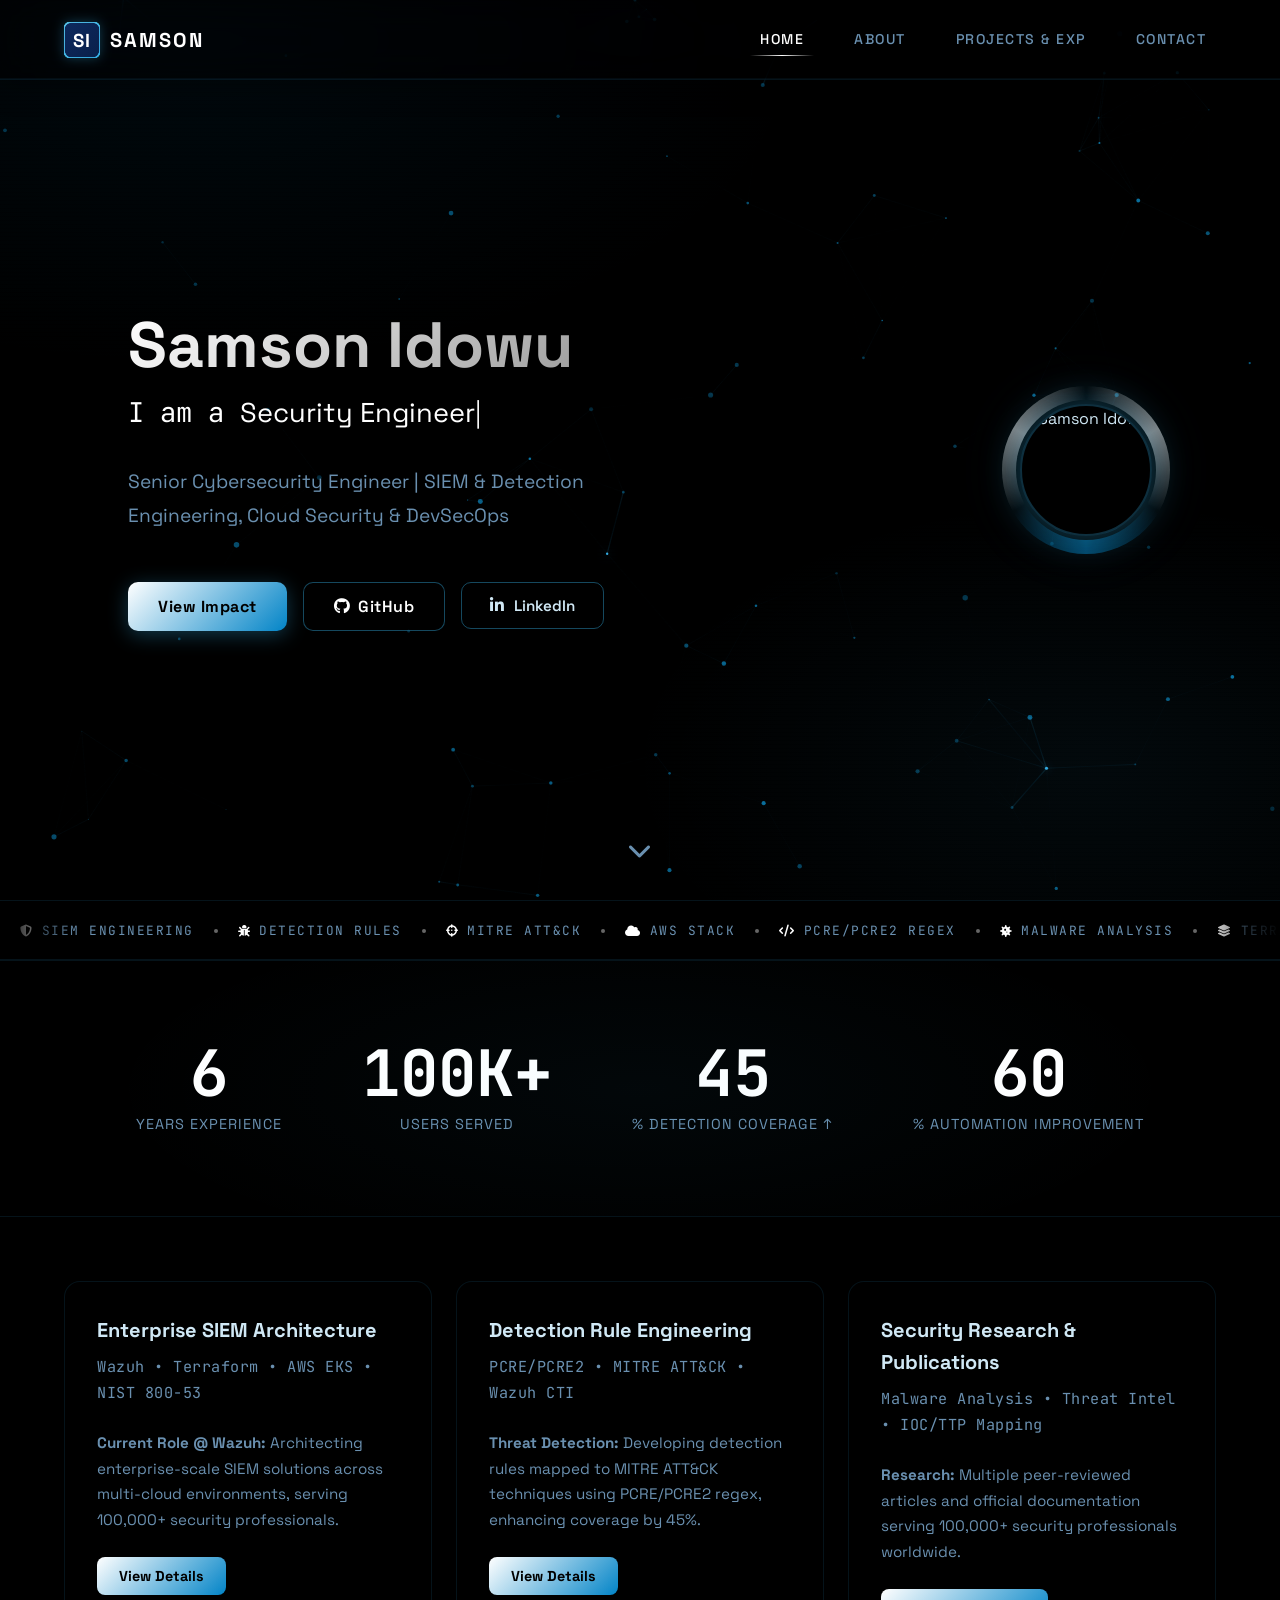
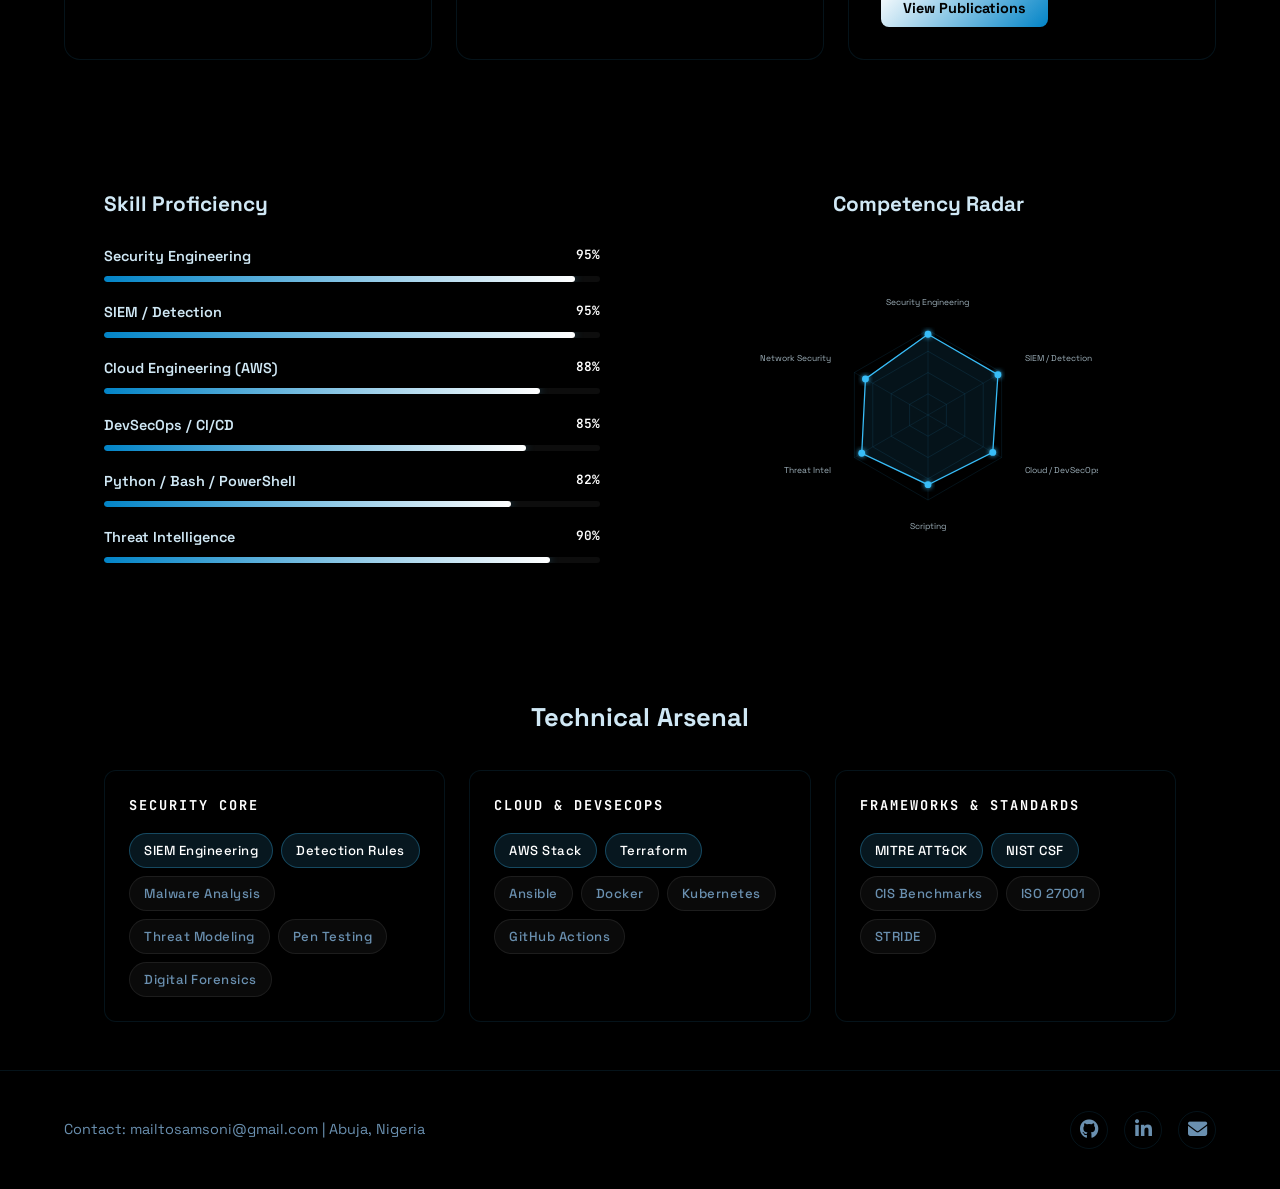
==== commit 1a76b92d: "Update index.html" ====
--- a/index.html
+++ b/index.html
@@ -28,7 +28,7 @@
                 <rect width="100" height="100" rx="20" fill="none" stroke="url(#bd)" stroke-width="4" filter="url(#gl)" opacity="0.9"/>
                 <text x="50" y="70" text-anchor="middle" font-family="Arial Black, sans-serif" font-size="52" font-weight="900" fill="white">SI</text>
               </svg>
-            <span class="logo-text">SAMSON.SI</span>
+            <span class="logo-text">SAMSON</span>
         </a>
         <button class="mobile-menu-toggle" aria-label="Toggle navigation">
             <span></span><span></span><span></span>
--- a/style.css
+++ b/style.css
@@ -169,7 +169,7 @@
     object-fit:cover; object-position: center 20%; border-radius:50%;
     border: 2px solid rgba(56,189,248,0.25);
     box-shadow: 0 0 40px var(--accent-glow), 0 0 80px rgba(56,189,248,0.08);
-    animation: float 7s ease-in-out infinite; display:block;
+    animation: float 7s ease-in-out 1.1s infinite; display:block;
 }
 
 .hero-buttons { display:flex; gap:16px; flex-wrap:wrap; }
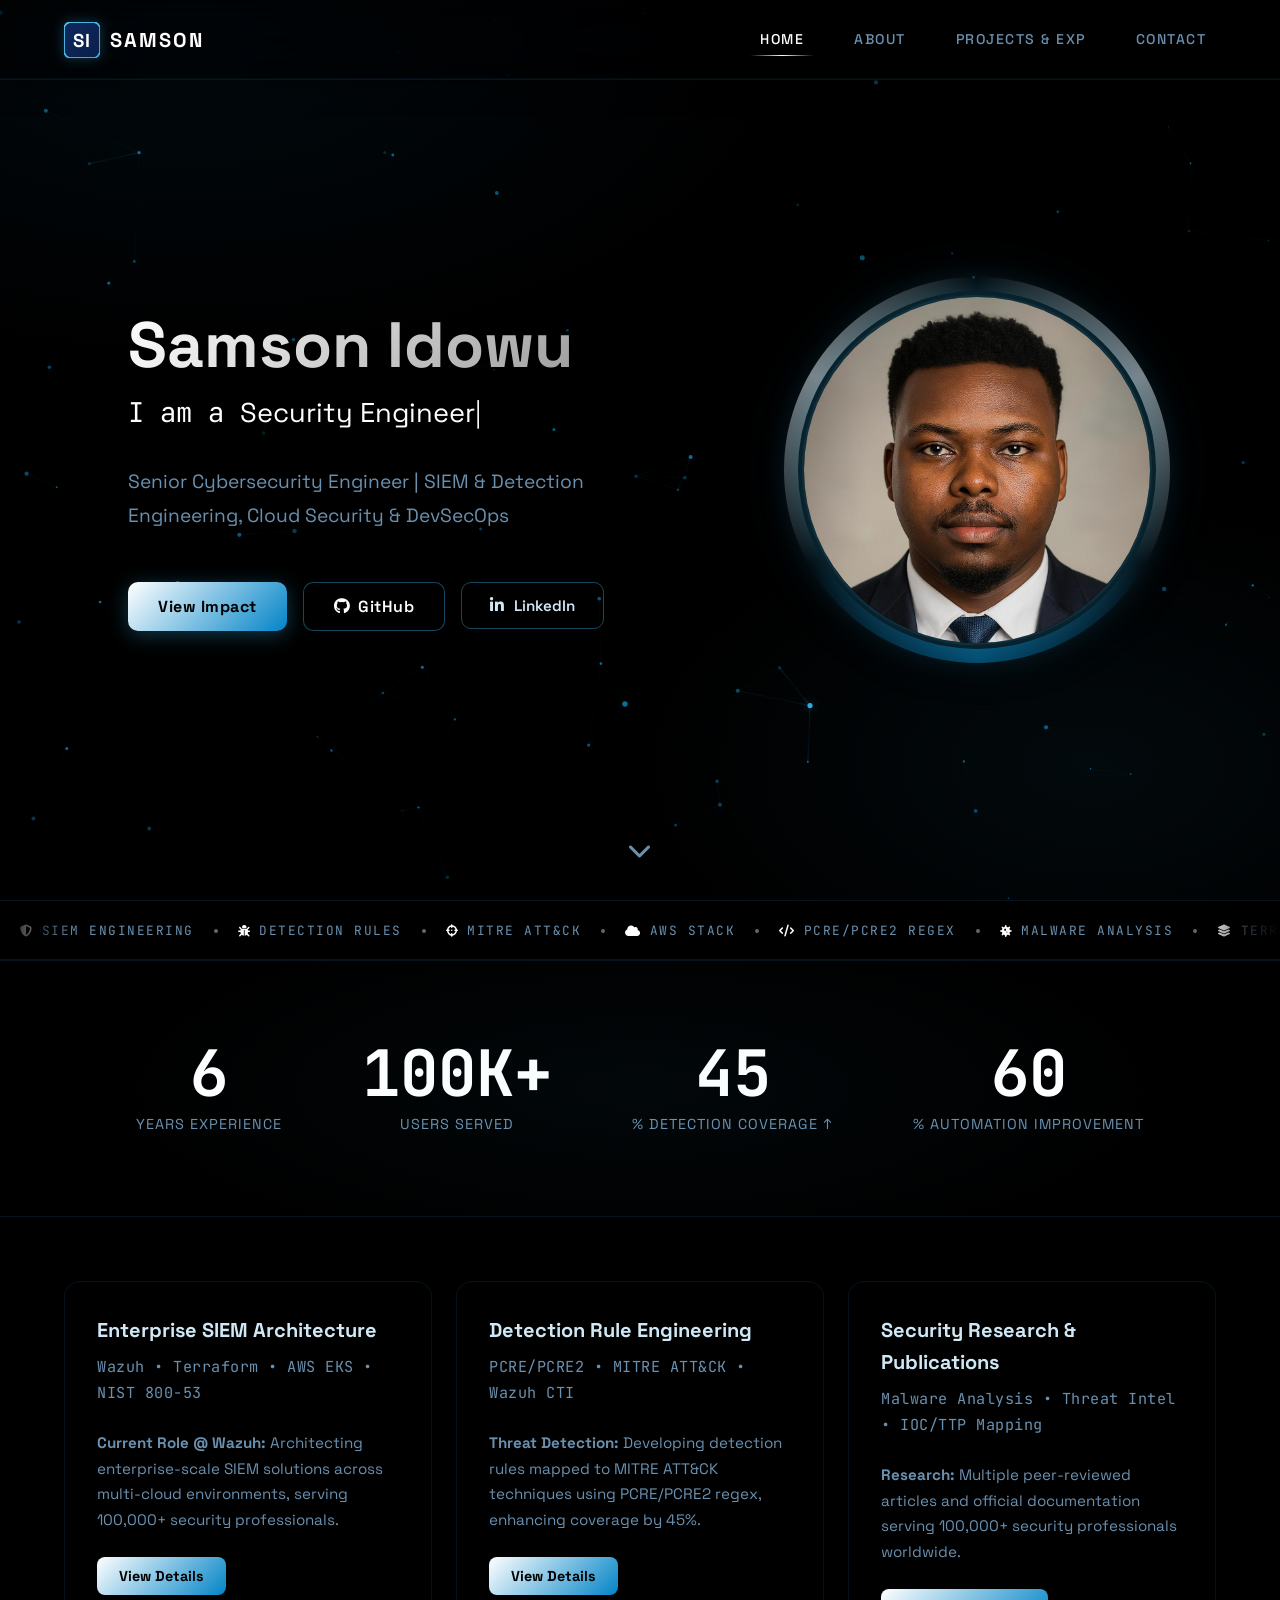
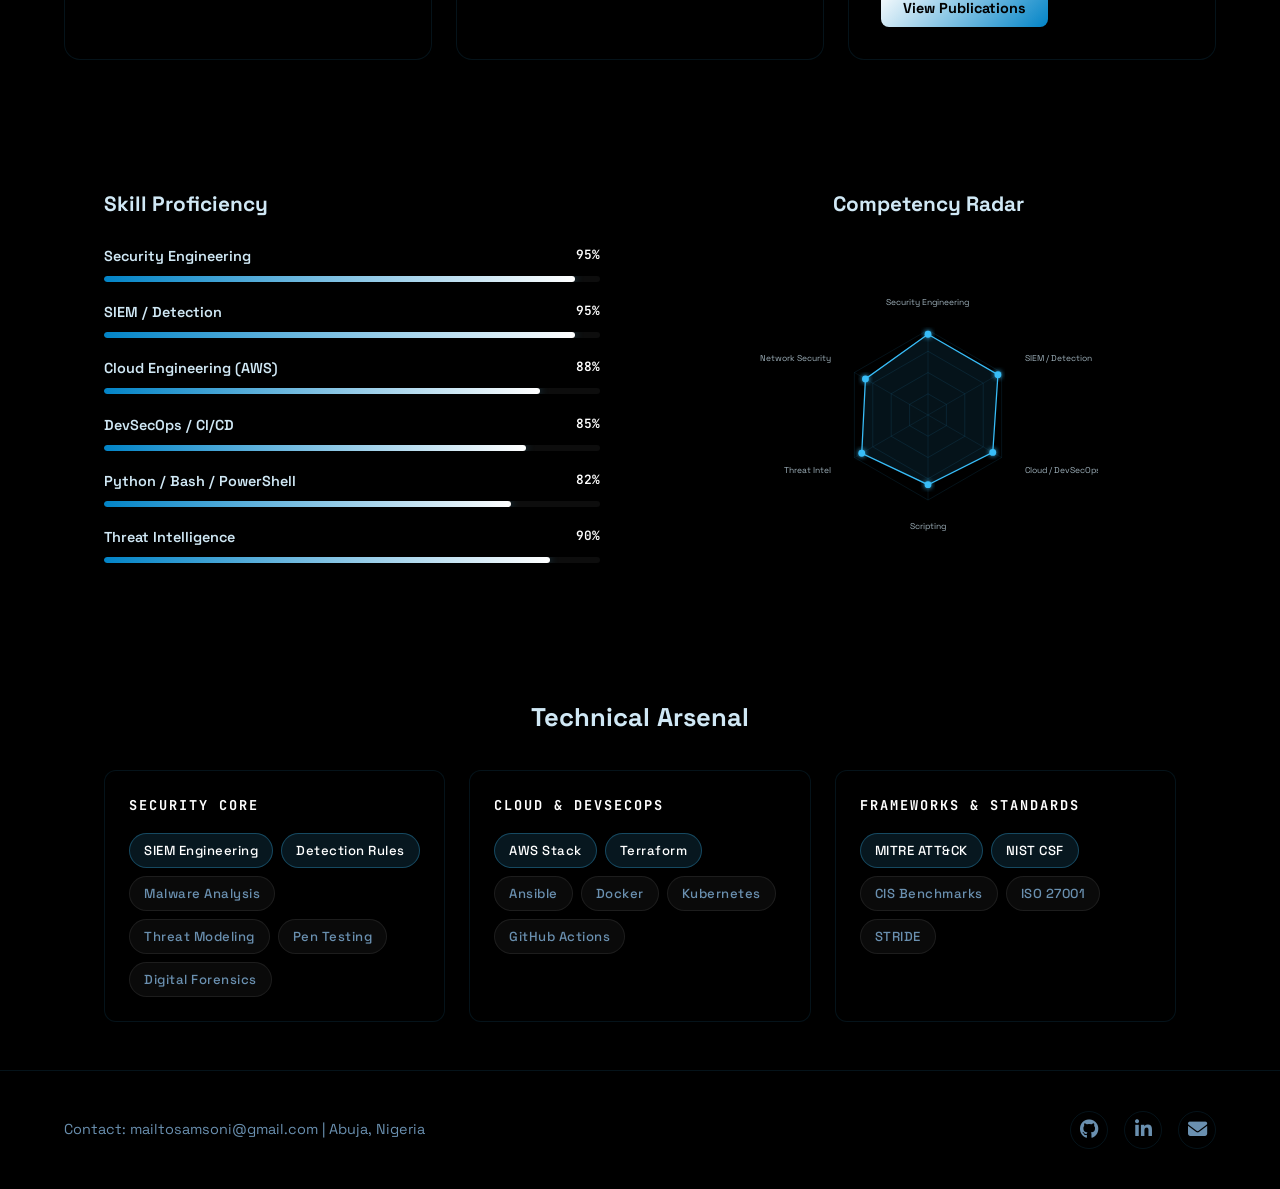
==== commit b91f0b49: "Update index.html" ====
--- a/index.html
+++ b/index.html
@@ -59,7 +59,7 @@
             </div>
         </div>
         <div class="hero-image-container">
-            <img src="per_work.jpg" alt="Samson Idowu" class="profile-pic">
+            <img src="work_pic.jpeg" alt="Samson Idowu" class="profile-pic">
         </div>
         <div class="scroll-down" onclick="document.querySelector('.stats-section').scrollIntoView({behavior:'smooth'})">
             <i class="fas fa-chevron-down"></i>
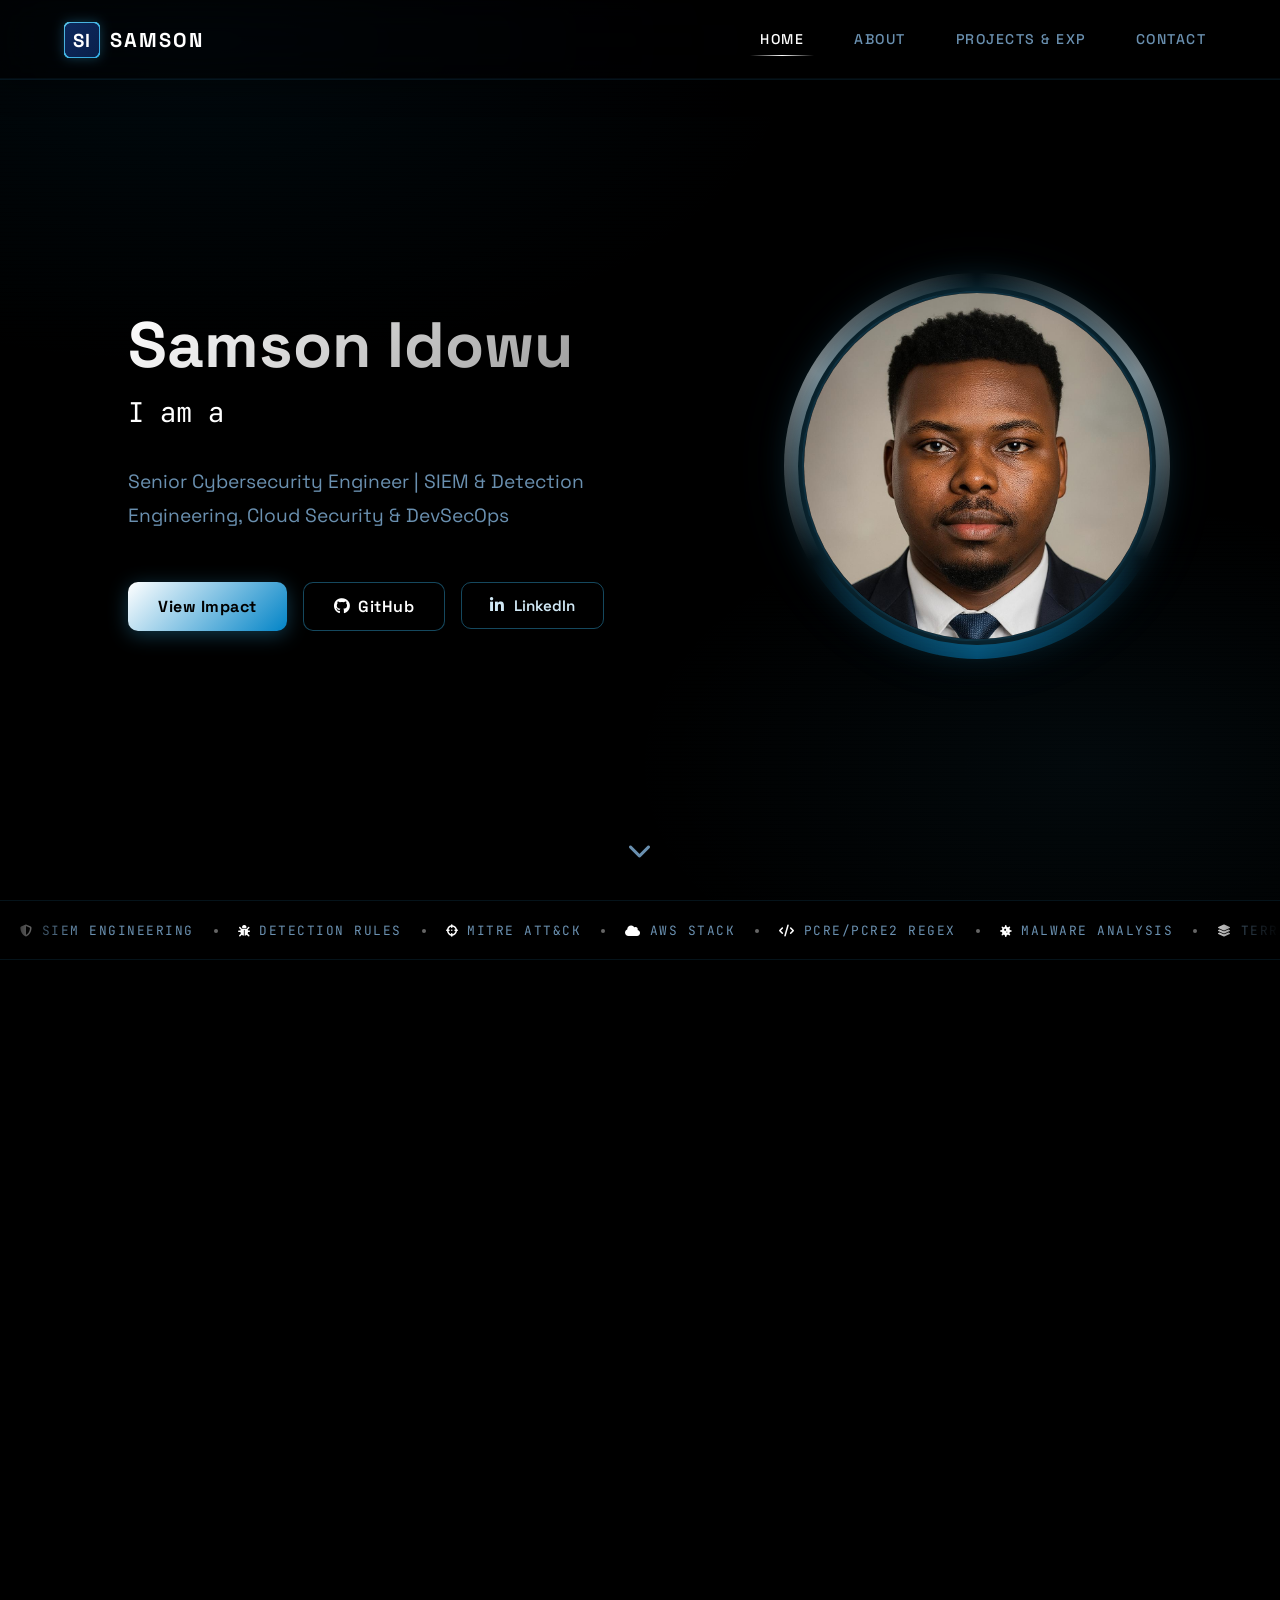
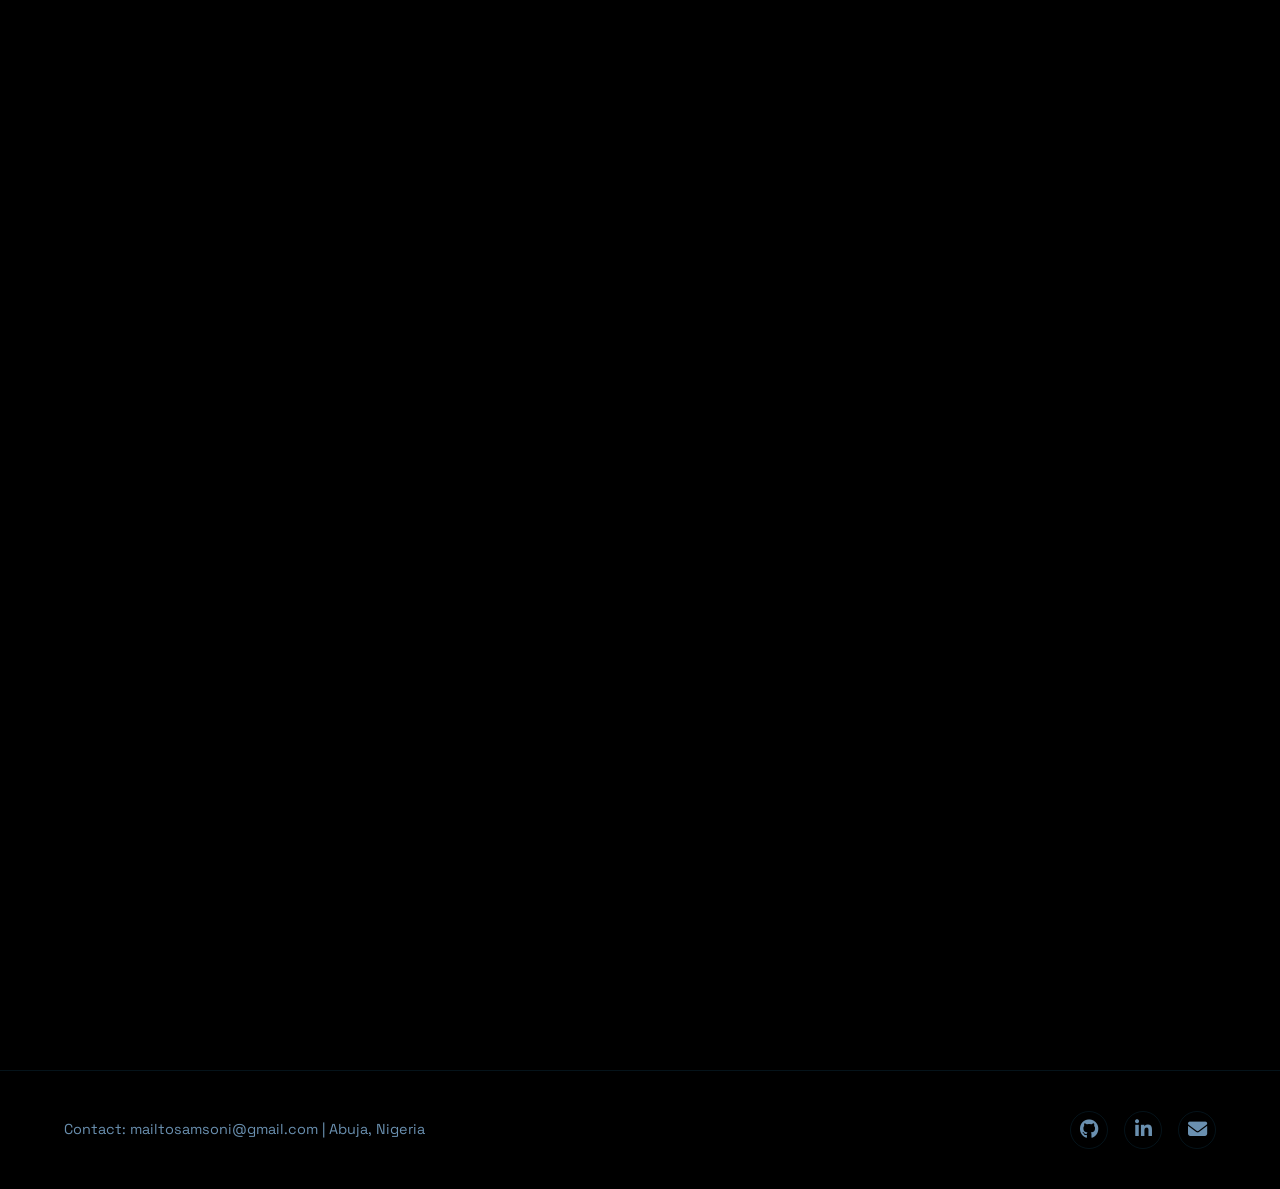
==== commit 1d4fac19: "Update index.html" ====
--- a/index.html
+++ b/index.html
@@ -59,7 +59,9 @@
             </div>
         </div>
         <div class="hero-image-container">
-            <img src="work_pic.jpeg" alt="Samson Idowu" class="profile-pic">
+            <div class="hero-avatar-float">
+                <img src="work_pic.jpeg" alt="Samson Idowu" class="profile-pic">
+            </div>
         </div>
         <div class="scroll-down" onclick="document.querySelector('.stats-section').scrollIntoView({behavior:'smooth'})">
             <i class="fas fa-chevron-down"></i>
--- a/style.css
+++ b/style.css
@@ -151,15 +151,27 @@
 .hero p { font-size:clamp(1rem,1.8vw,1.2rem); color:var(--text-secondary); margin-bottom:3rem; max-width:90%; line-height:1.8; }
 
 /* Profile with orbit ring */
-.hero-image-container { position:relative; flex-shrink:0; animation:fadeInUp 0.9s 0.2s ease both; }
-
-.hero-image-container::before {
+.hero-image-container {
+    position:relative; flex-shrink:0;
+    animation:fadeInUp 0.9s 0.2s ease both;
+}
+
+/* Inner wrapper — this floats as one unit so ring, mask & image all move together */
+.hero-avatar-float {
+    position:relative;
+    display:inline-block;
+    animation: float 7s ease-in-out 1.2s infinite;
+}
+
+/* Spinning orbit ring */
+.hero-avatar-float::before {
     content:''; position:absolute; inset:-18px; border-radius:50%;
     background: conic-gradient(from 0deg, transparent 0deg, var(--accent-color) 60deg, transparent 120deg, var(--accent-secondary) 180deg, transparent 240deg, var(--accent-color) 300deg, transparent 360deg);
     animation: orbitSpin 7s linear infinite; z-index:0; opacity:0.5;
 }
 
-.hero-image-container::after {
+/* Background mask to create gap between ring and image */
+.hero-avatar-float::after {
     content:''; position:absolute; inset:-4px; border-radius:50%;
     background:var(--bg-darkest); z-index:1;
 }
@@ -169,7 +181,7 @@
     object-fit:cover; object-position: center 20%; border-radius:50%;
     border: 2px solid rgba(56,189,248,0.25);
     box-shadow: 0 0 40px var(--accent-glow), 0 0 80px rgba(56,189,248,0.08);
-    animation: float 7s ease-in-out 1.1s infinite; display:block;
+    display:block;
 }
 
 .hero-buttons { display:flex; gap:16px; flex-wrap:wrap; }
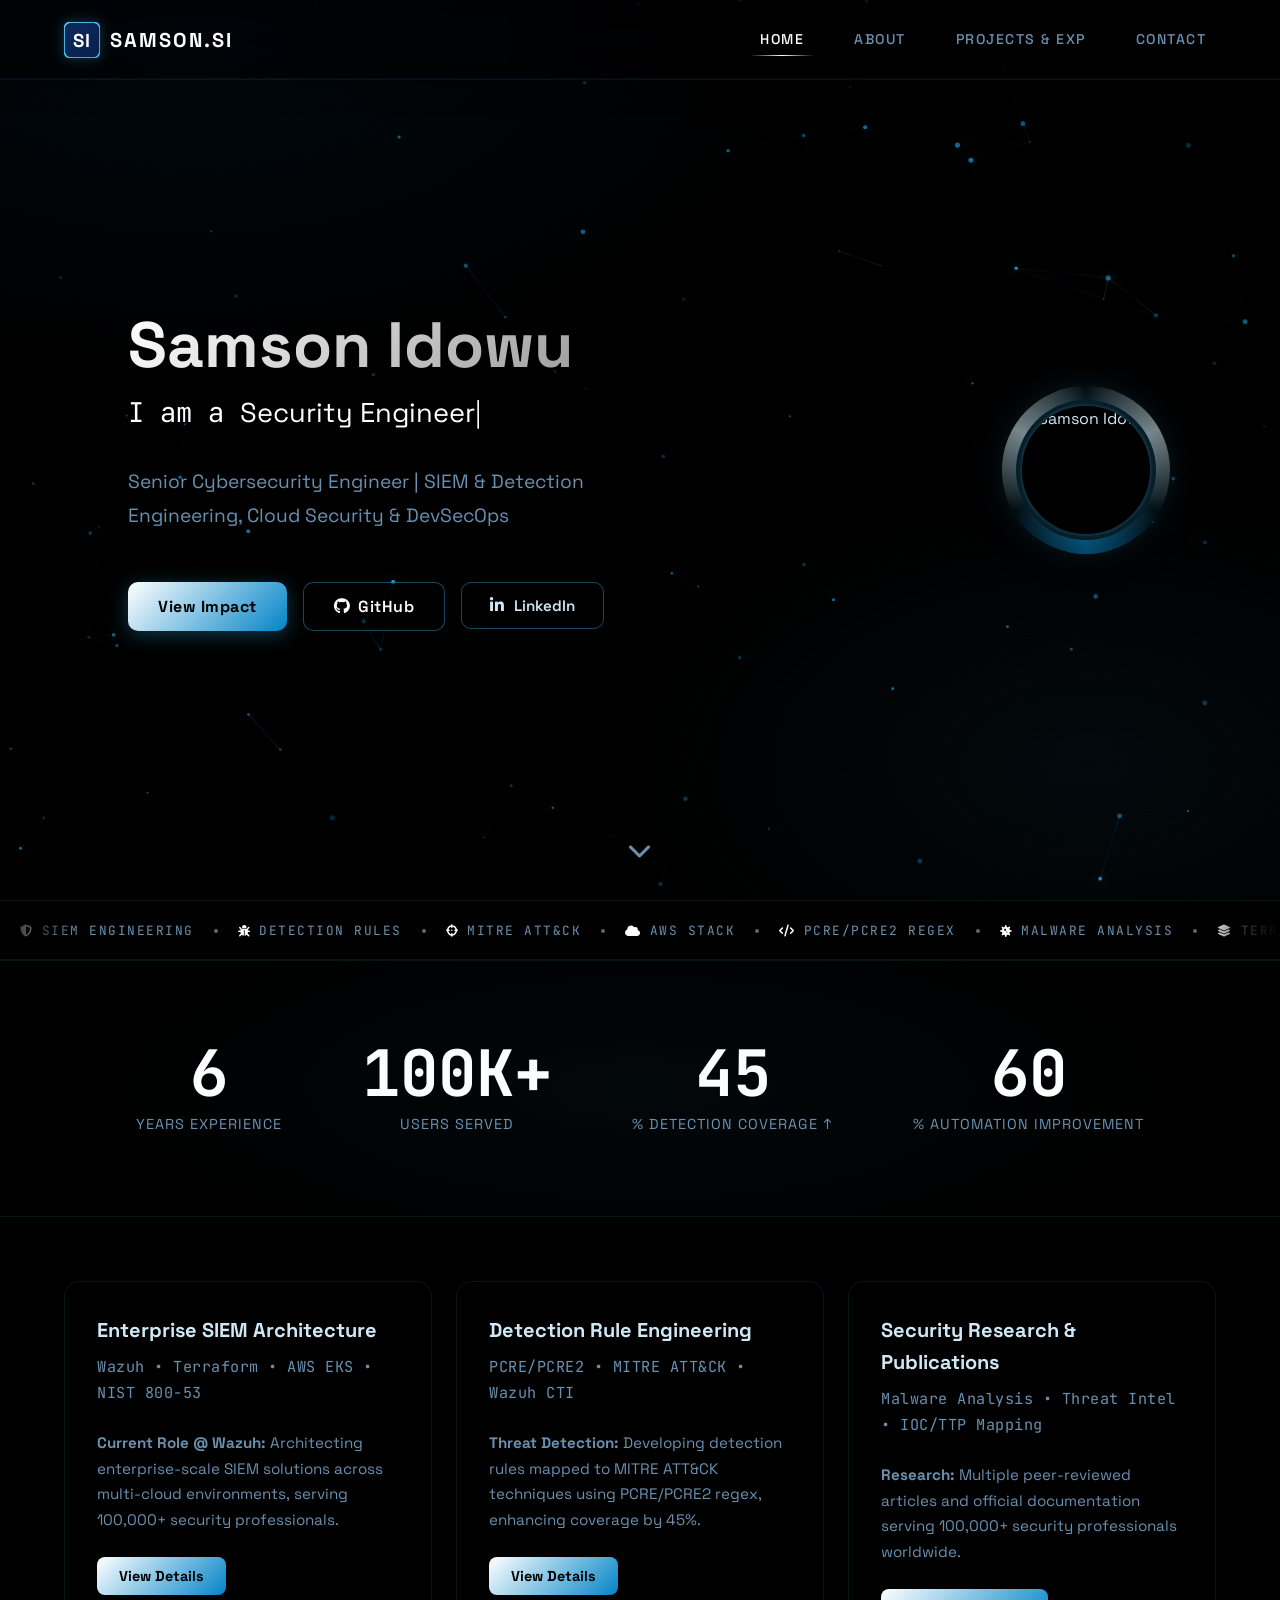
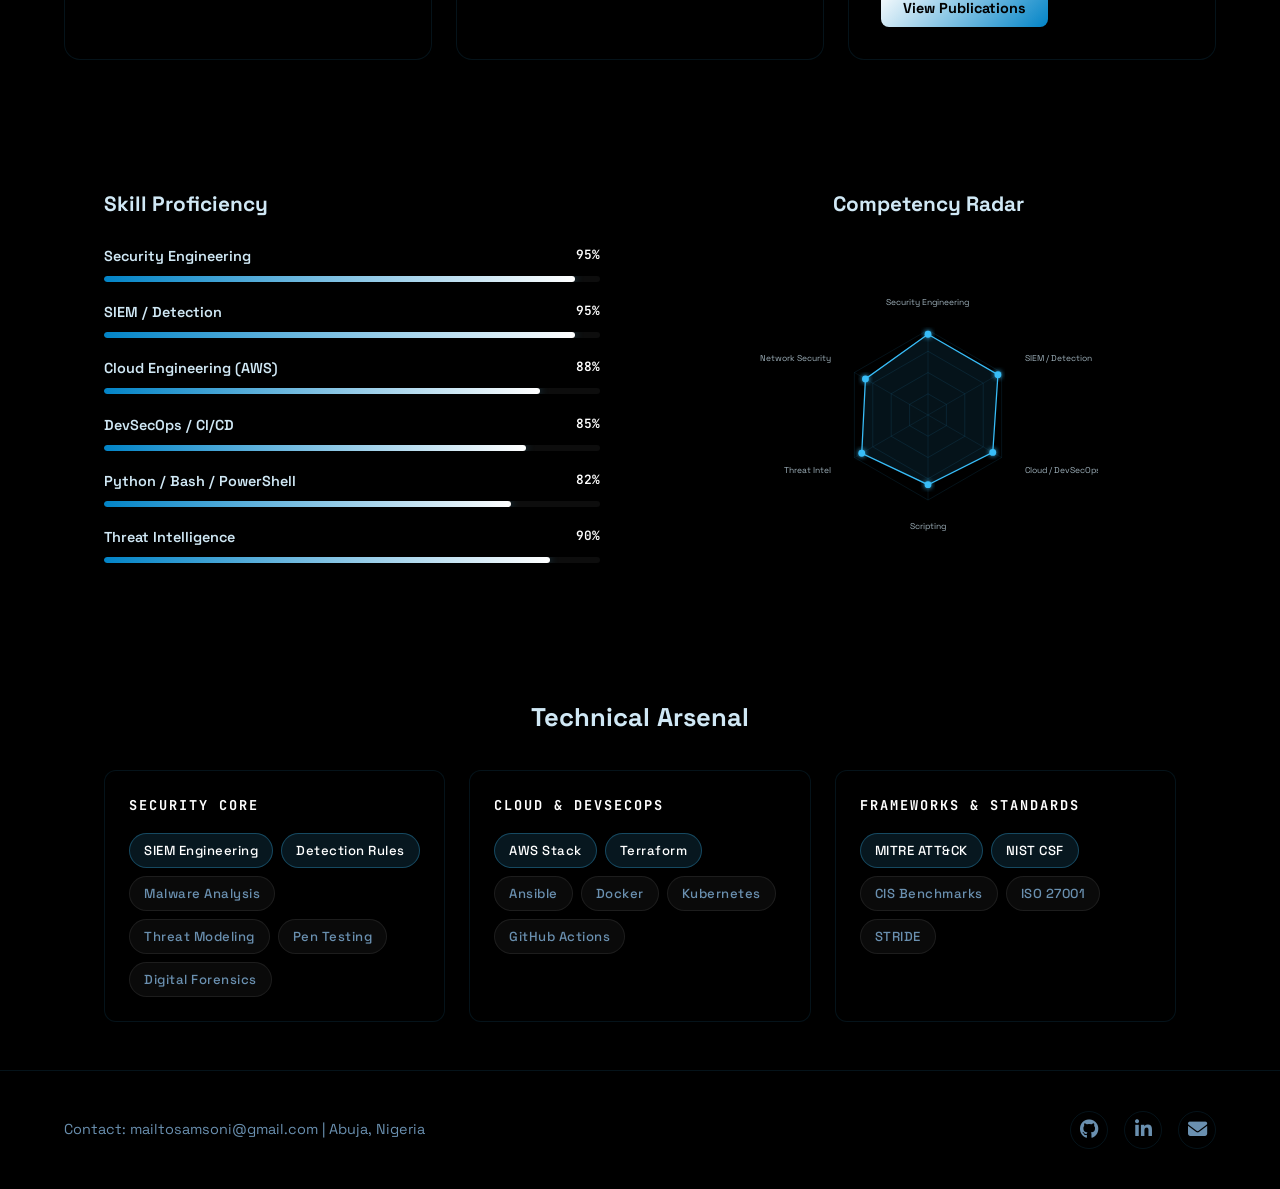
==== commit e27837d5: "Update index.html" ====
--- a/index.html
+++ b/index.html
@@ -28,7 +28,7 @@
                 <rect width="100" height="100" rx="20" fill="none" stroke="url(#bd)" stroke-width="4" filter="url(#gl)" opacity="0.9"/>
                 <text x="50" y="70" text-anchor="middle" font-family="Arial Black, sans-serif" font-size="52" font-weight="900" fill="white">SI</text>
               </svg>
-            <span class="logo-text">SAMSON</span>
+            <span class="logo-text">SAMSON.SI</span>
         </a>
         <button class="mobile-menu-toggle" aria-label="Toggle navigation">
             <span></span><span></span><span></span>
@@ -60,7 +60,7 @@
         </div>
         <div class="hero-image-container">
             <div class="hero-avatar-float">
-                <img src="work_pic.jpeg" alt="Samson Idowu" class="profile-pic">
+                <img src="per_work.jpg" alt="Samson Idowu" class="profile-pic">
             </div>
         </div>
         <div class="scroll-down" onclick="document.querySelector('.stats-section').scrollIntoView({behavior:'smooth'})">
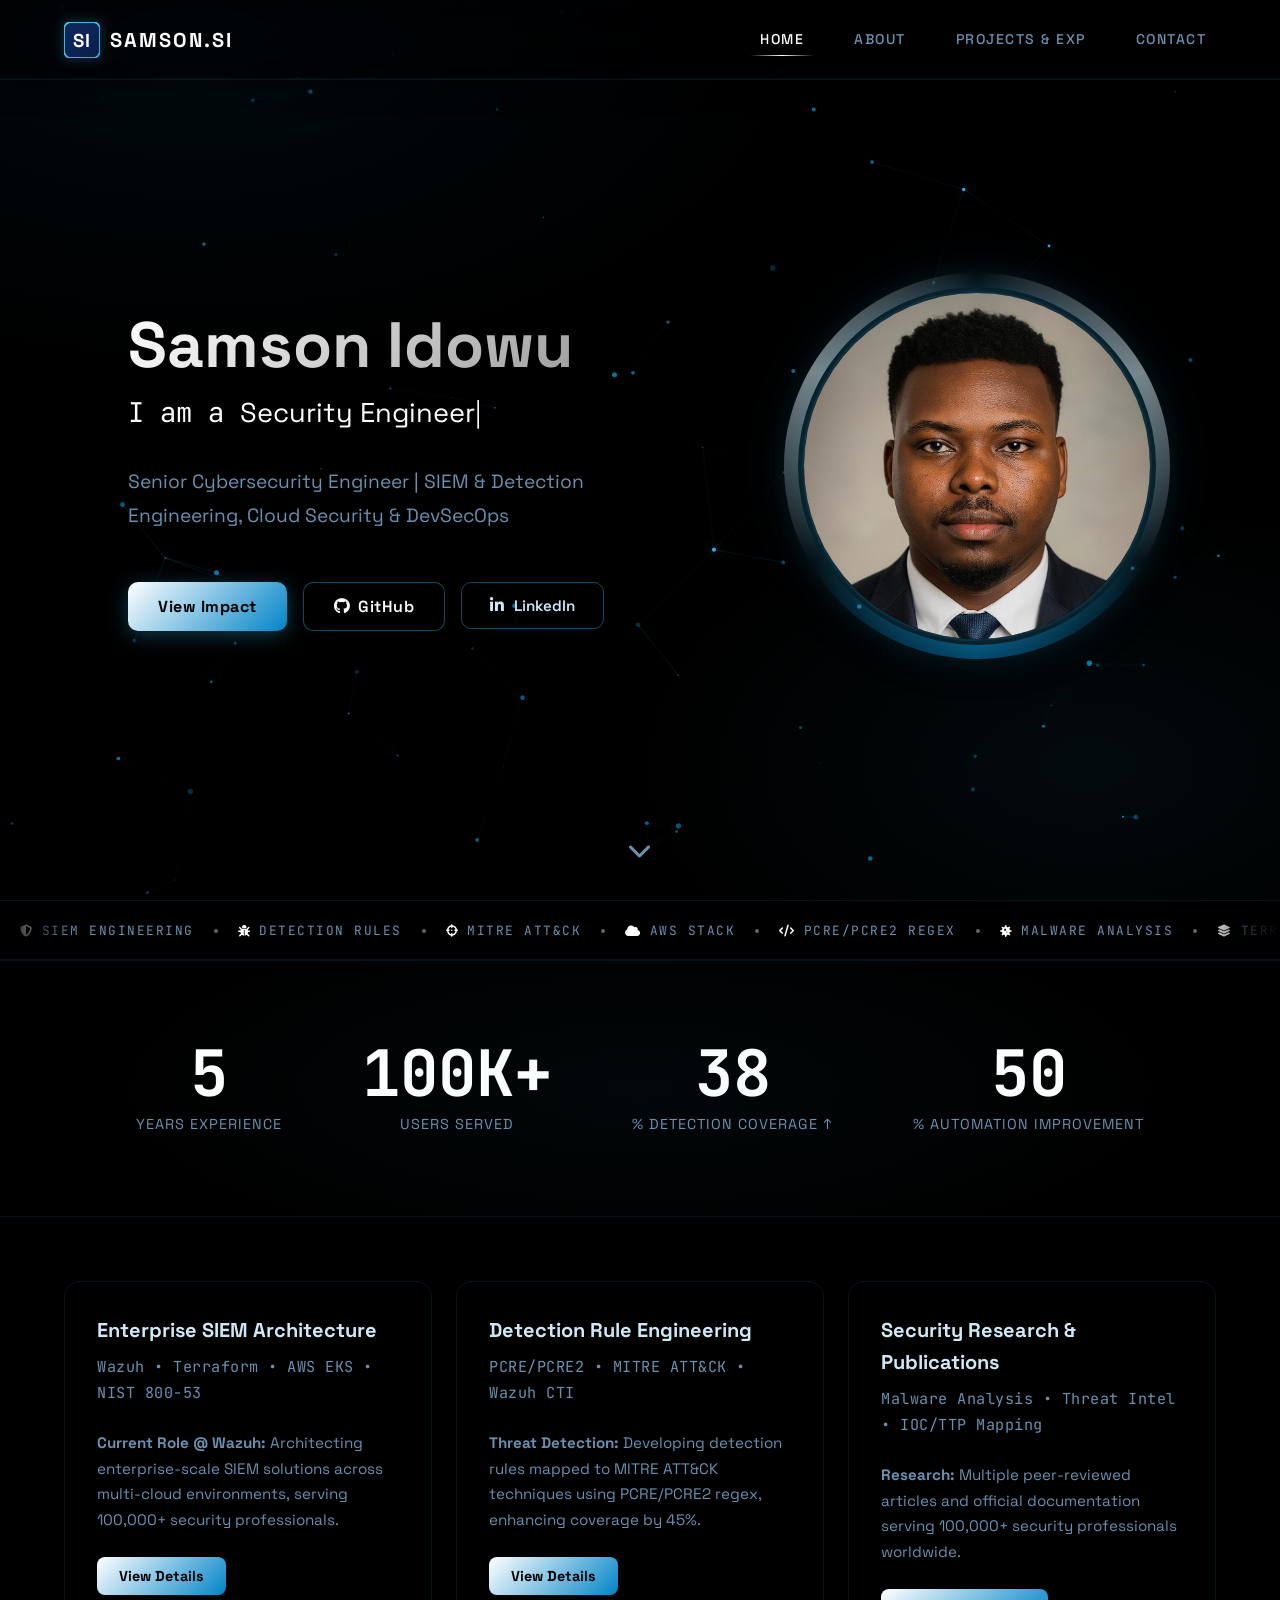
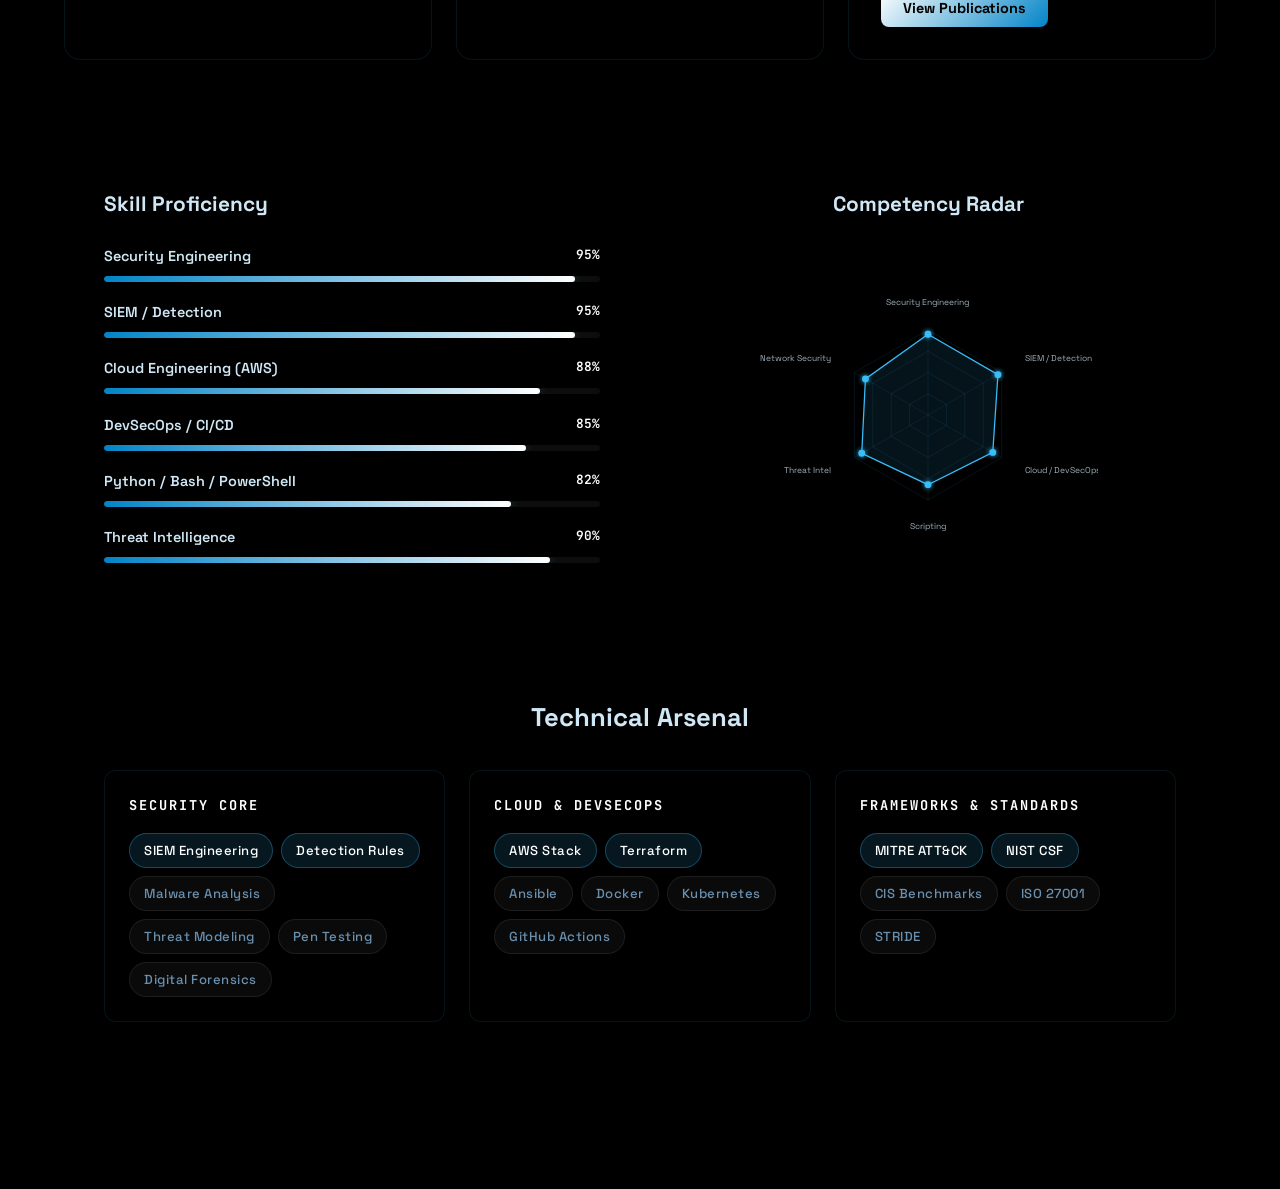
==== commit f18a72b6: "Update index.html" ====
--- a/index.html
+++ b/index.html
@@ -60,7 +60,7 @@
         </div>
         <div class="hero-image-container">
             <div class="hero-avatar-float">
-                <img src="per_work.jpg" alt="Samson Idowu" class="profile-pic">
+                <img src="work_pic.jpeg" alt="Samson Idowu" class="profile-pic">
             </div>
         </div>
         <div class="scroll-down" onclick="document.querySelector('.stats-section').scrollIntoView({behavior:'smooth'})">
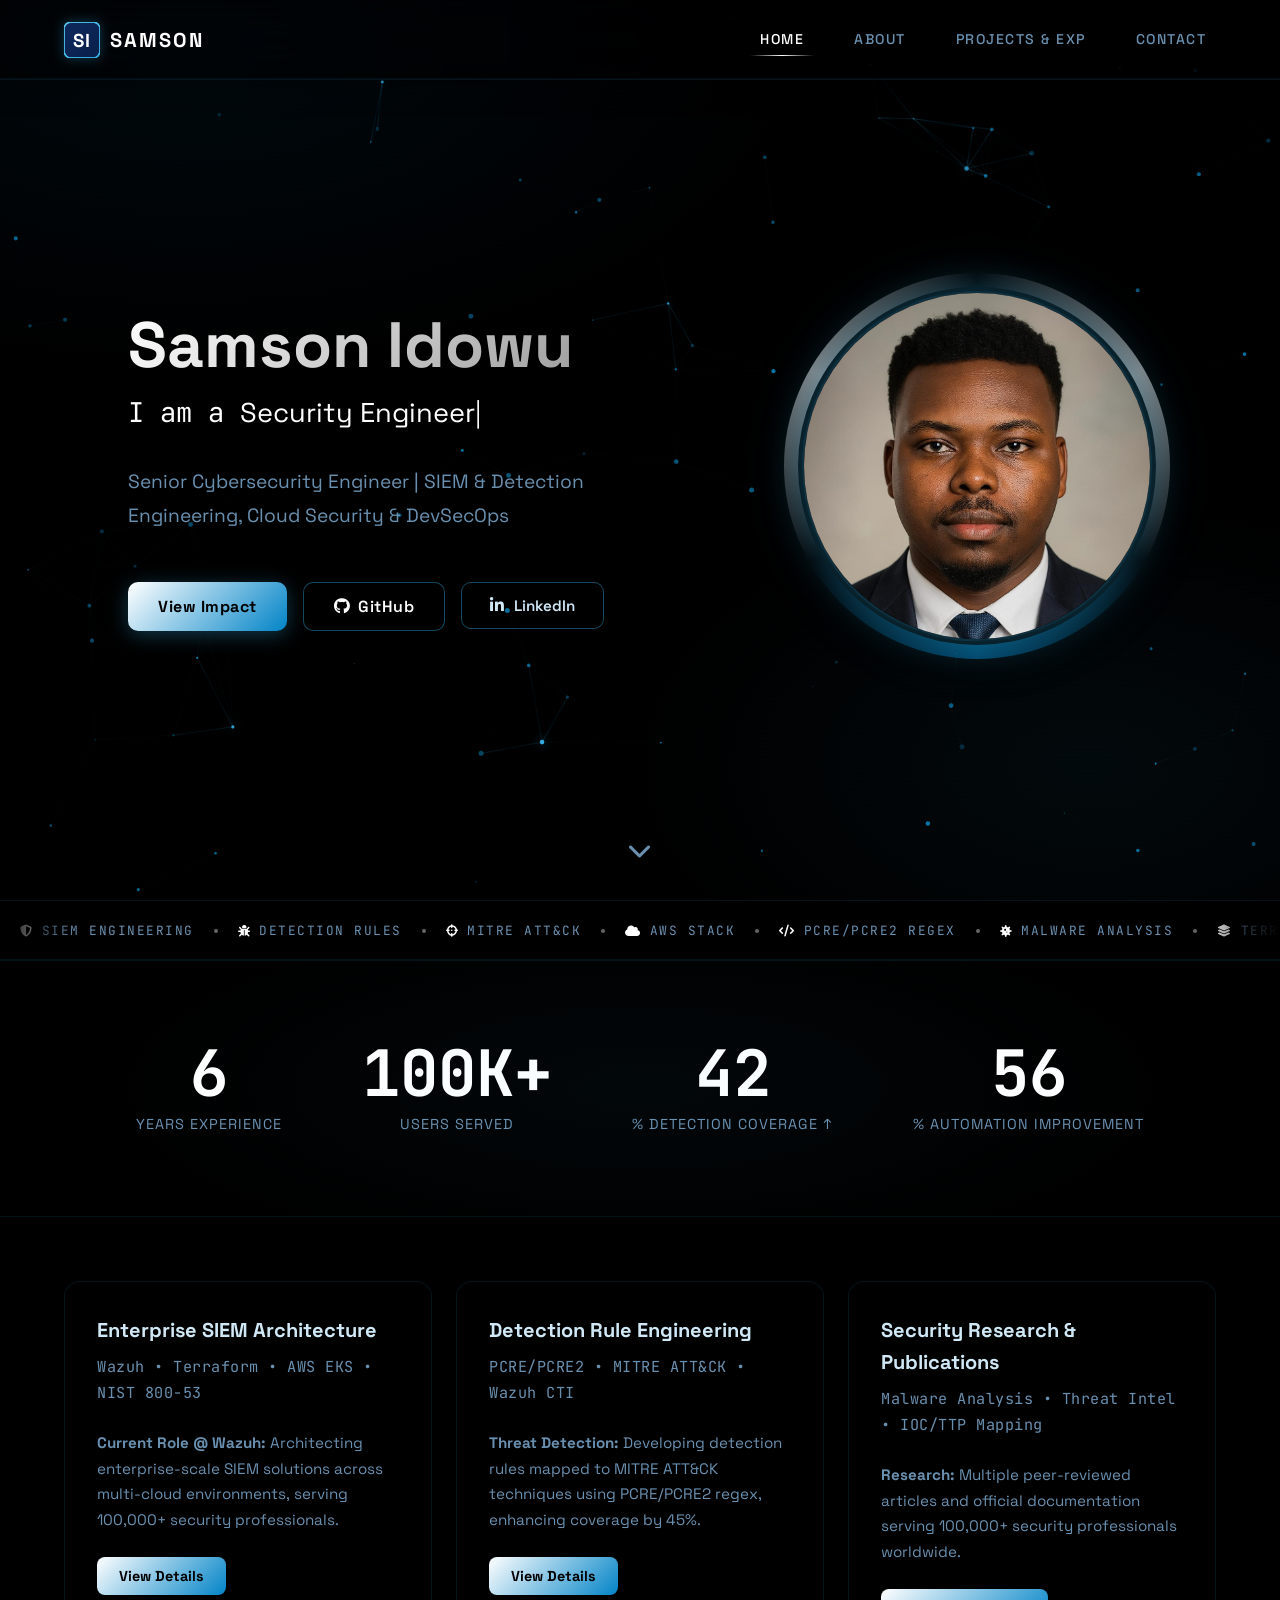
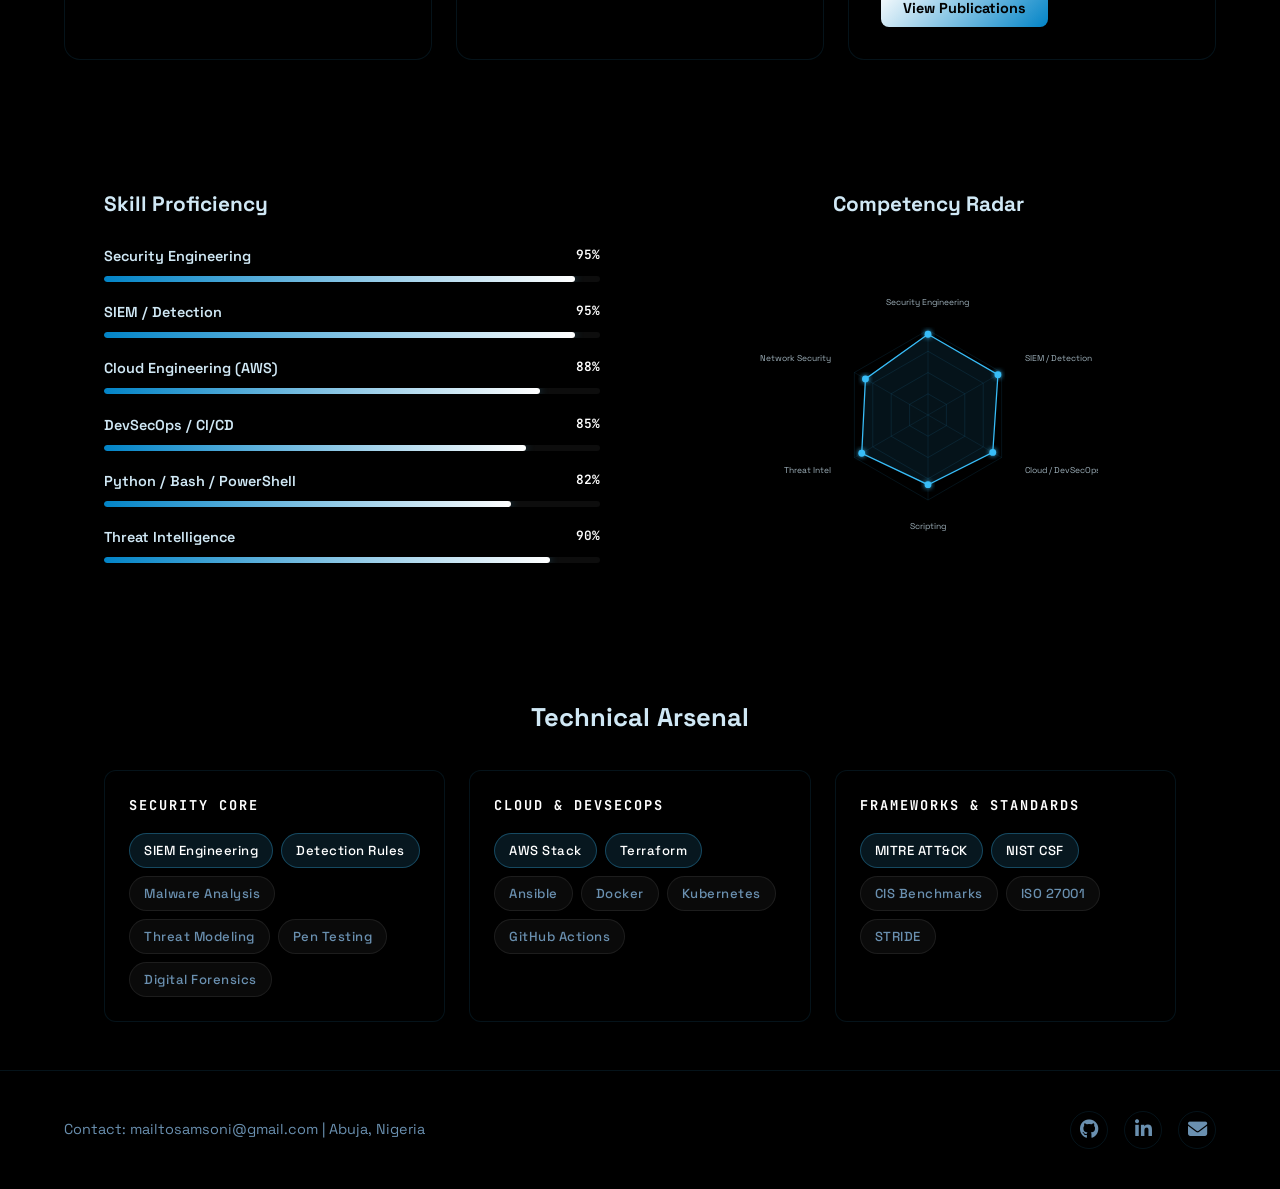
==== commit e15f34a9: "Update index.html" ====
--- a/index.html
+++ b/index.html
@@ -28,7 +28,7 @@
                 <rect width="100" height="100" rx="20" fill="none" stroke="url(#bd)" stroke-width="4" filter="url(#gl)" opacity="0.9"/>
                 <text x="50" y="70" text-anchor="middle" font-family="Arial Black, sans-serif" font-size="52" font-weight="900" fill="white">SI</text>
               </svg>
-            <span class="logo-text">SAMSON.SI</span>
+            <span class="logo-text">SAMSON</span>
         </a>
         <button class="mobile-menu-toggle" aria-label="Toggle navigation">
             <span></span><span></span><span></span>
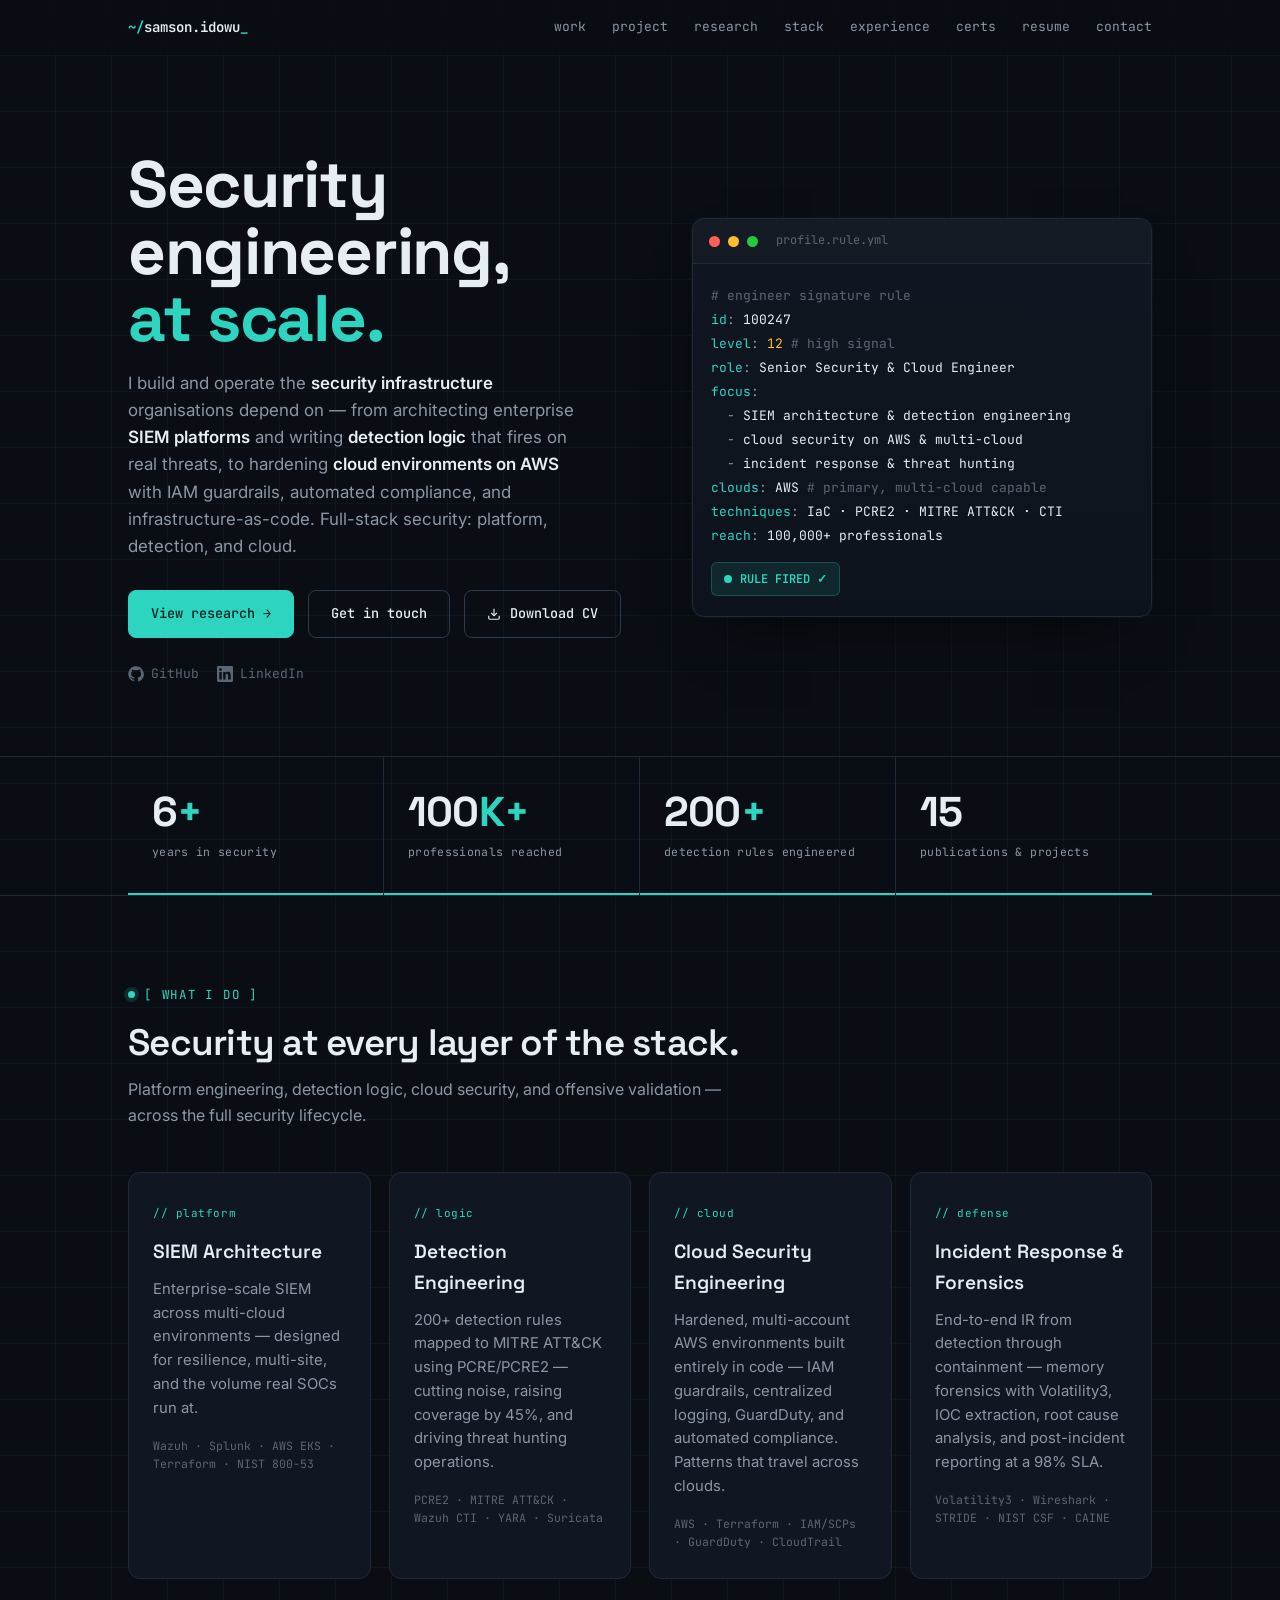
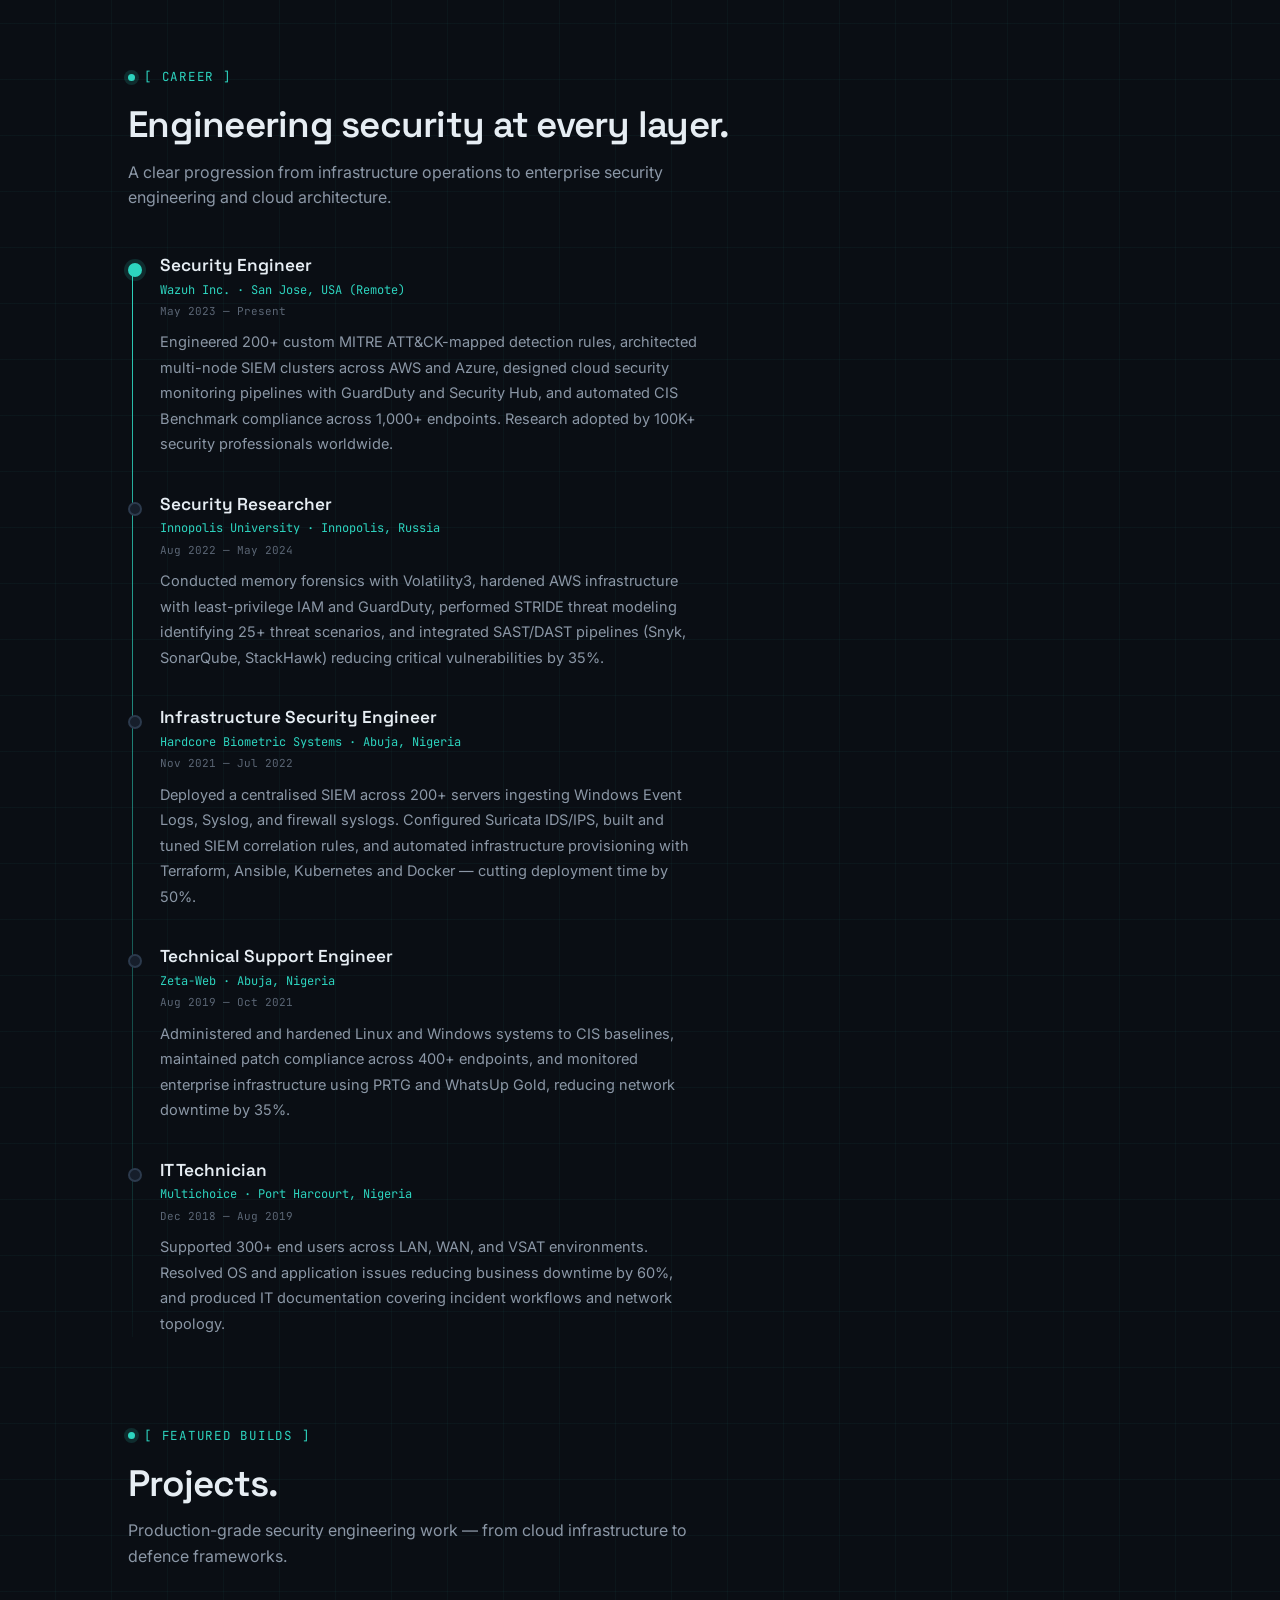
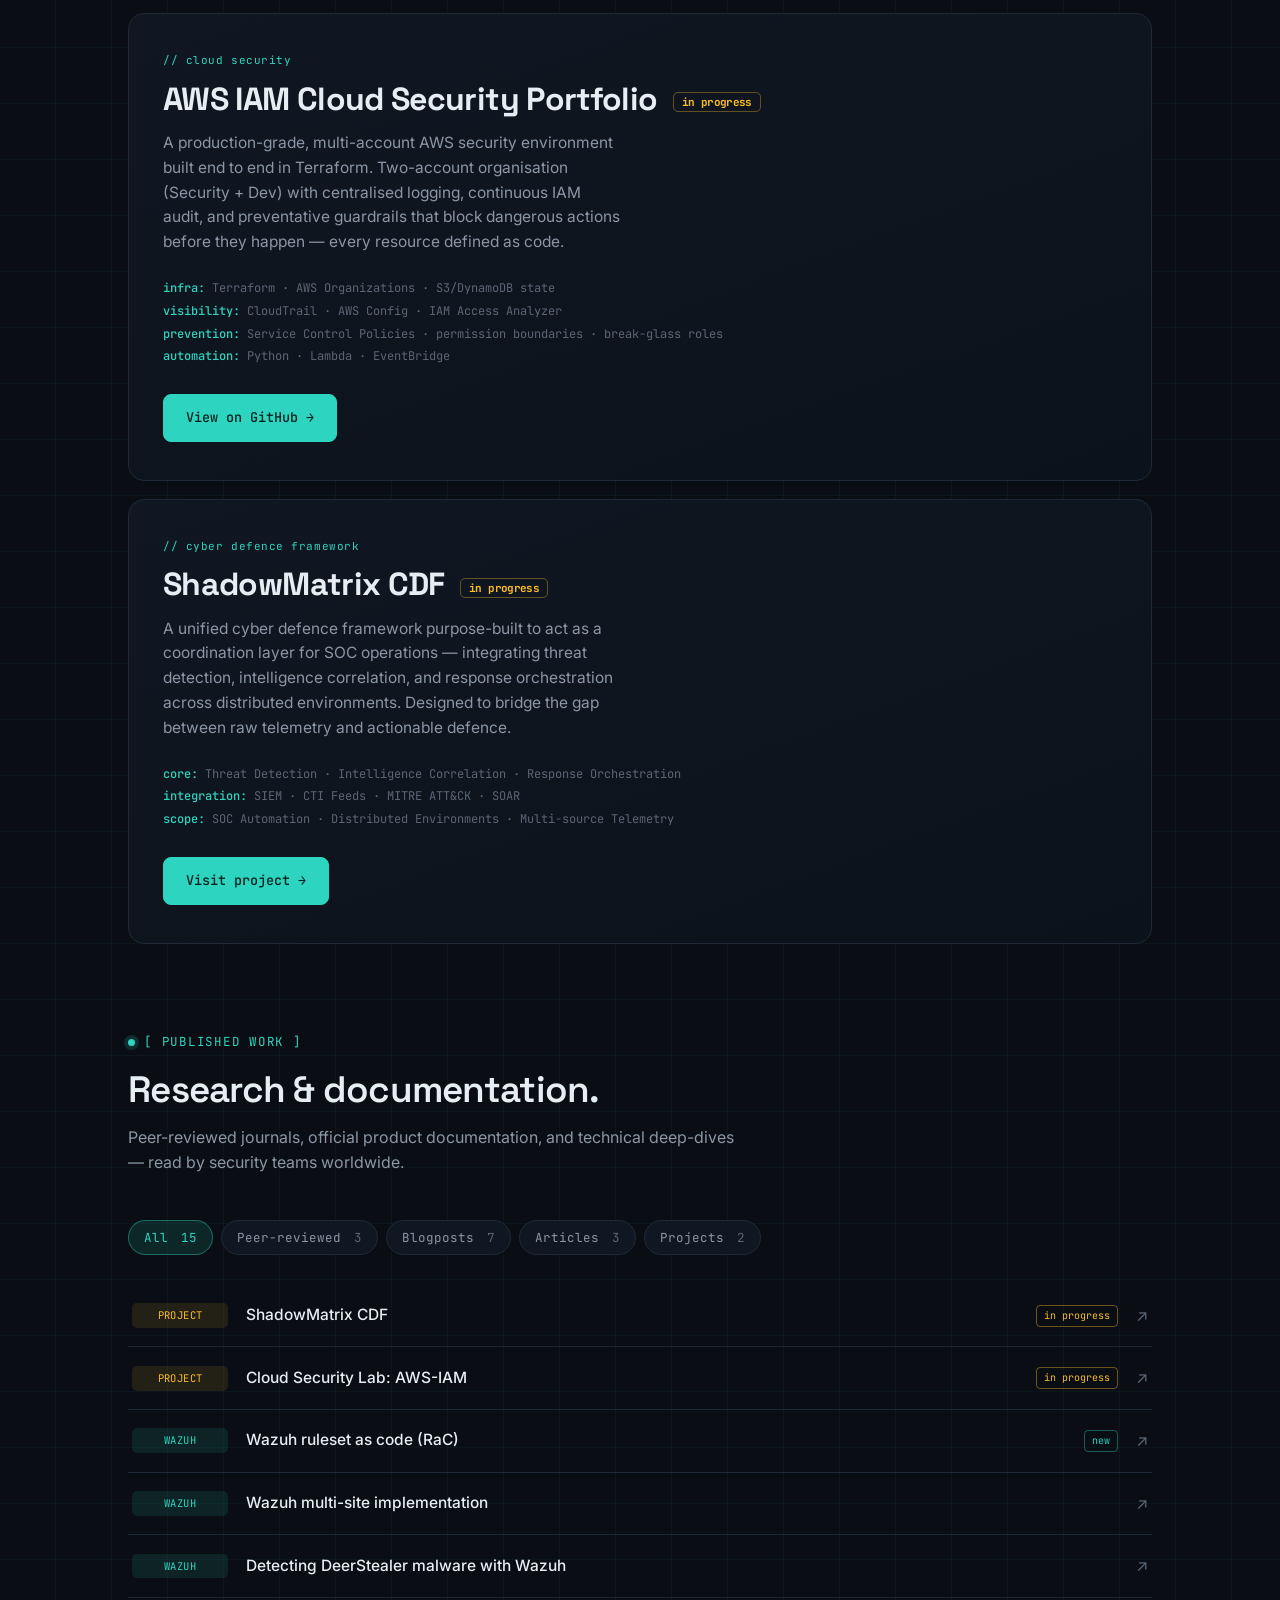
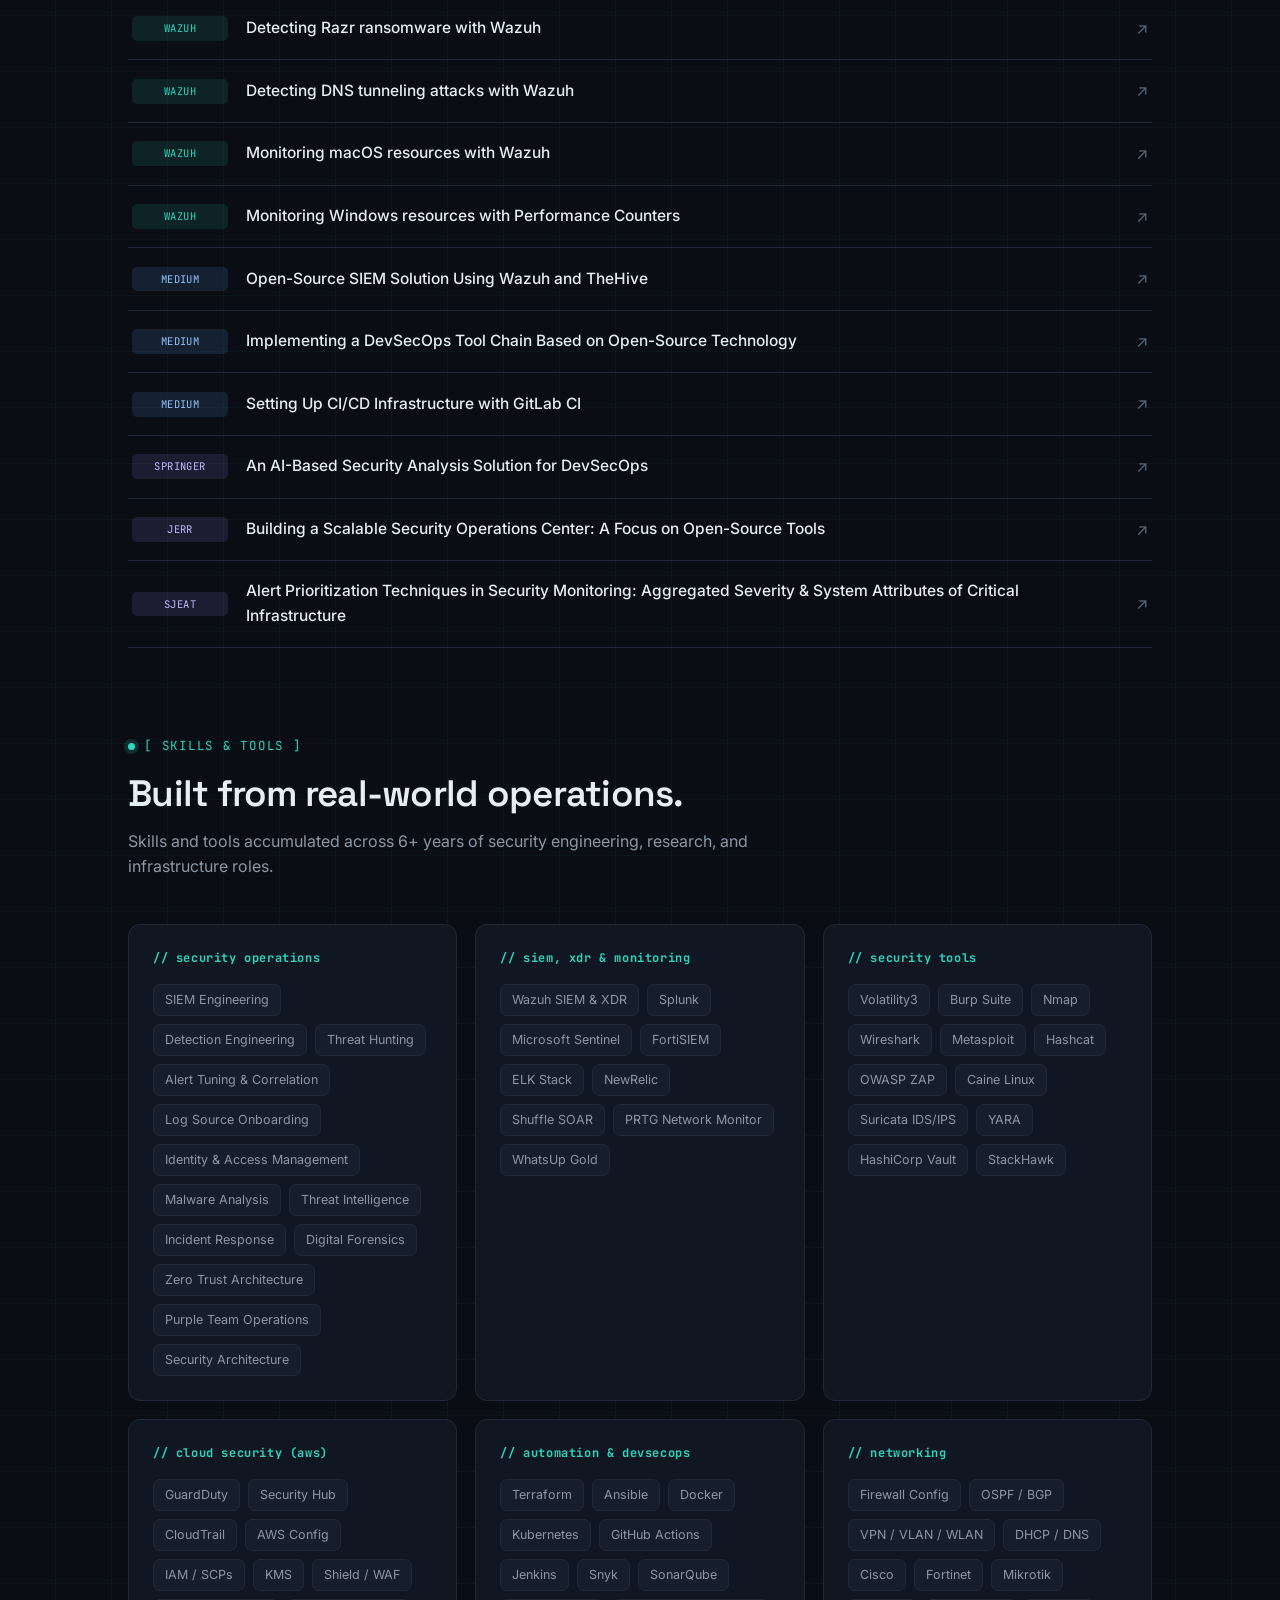
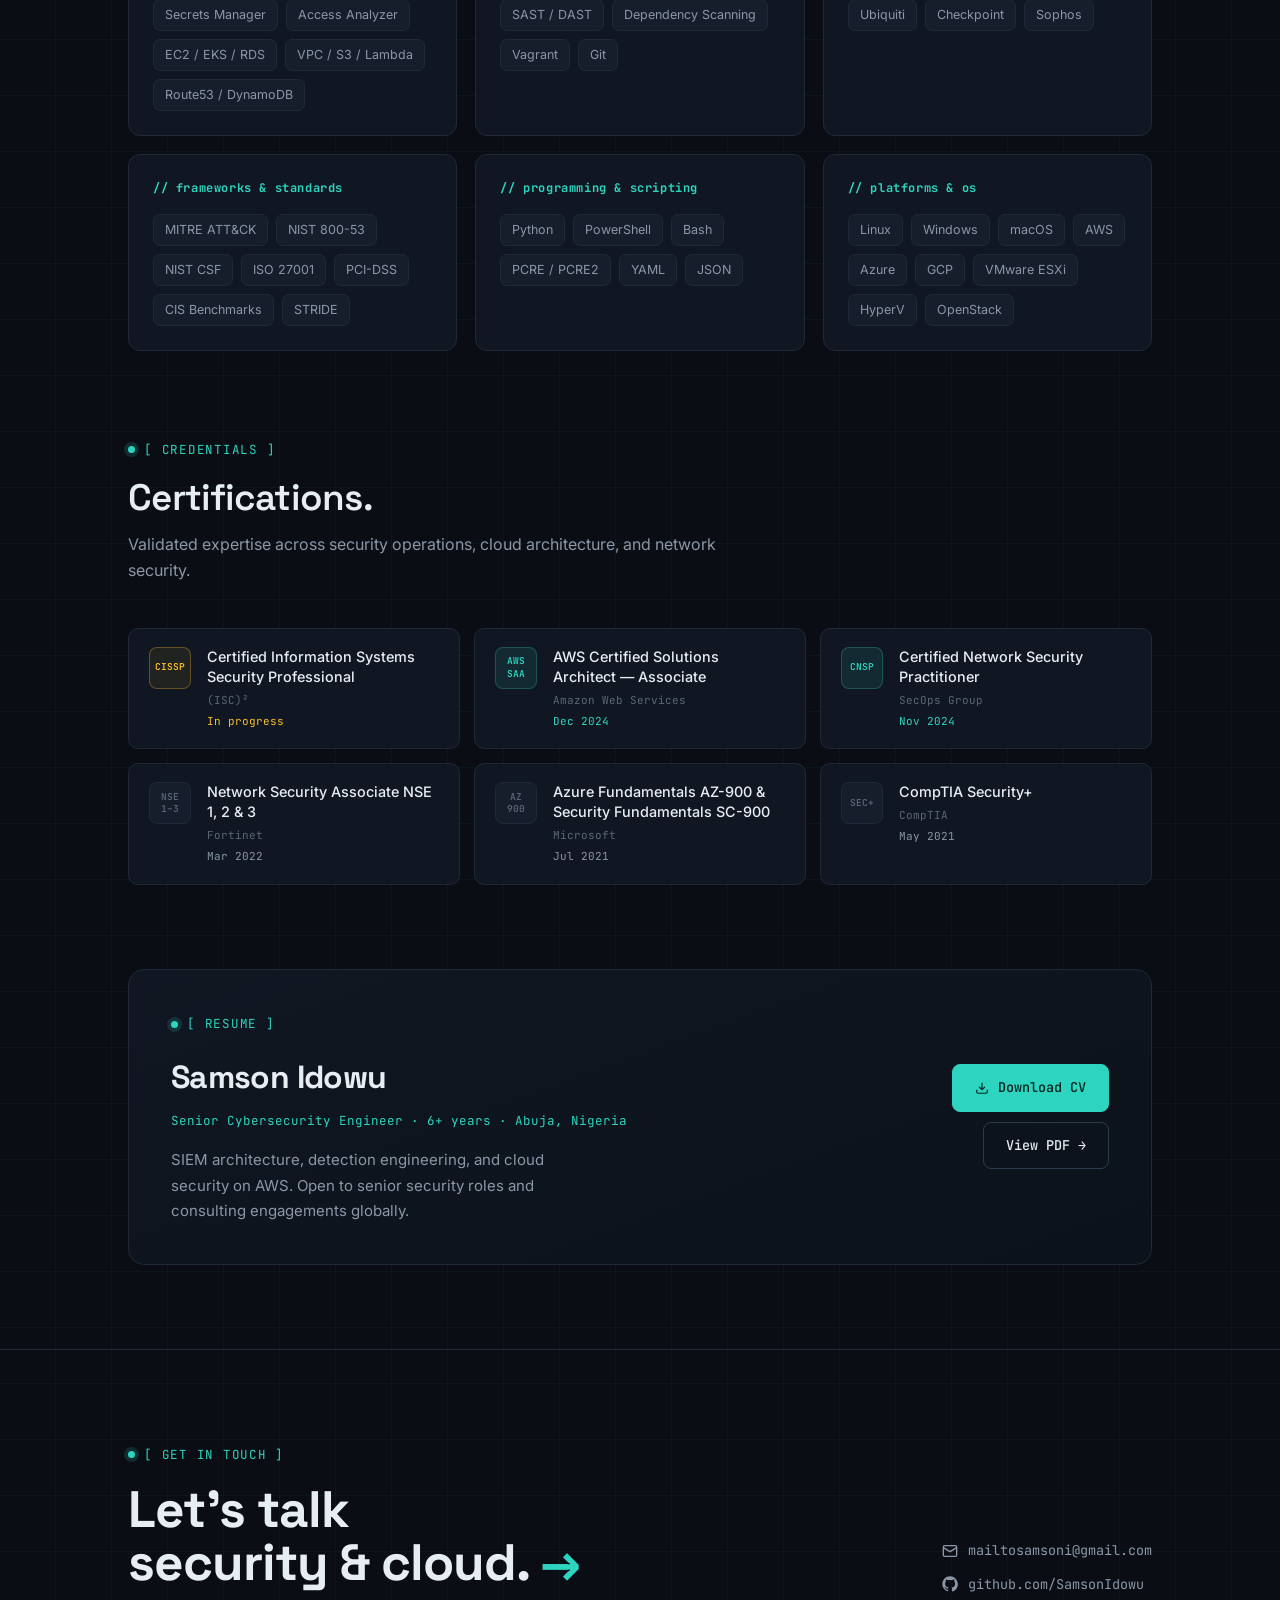
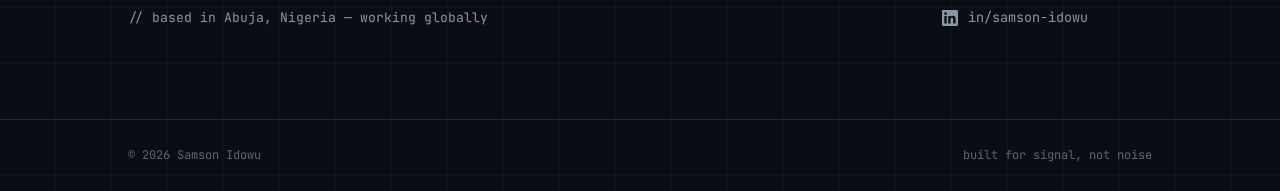
==== commit 291a1e77: "new portfolio version" ====
--- a/index.html
+++ b/index.html
@@ -1,310 +1,1199 @@
 <!DOCTYPE html>
 <html lang="en">
 <head>
-    <meta charset="UTF-8">
-    <meta name="viewport" content="width=device-width, initial-scale=1.0">
-    <meta name="description" content="Samson Idowu - Senior Cybersecurity Engineer. SIEM, Detection Engineering, DevSecOps & Cloud Security.">
-    <meta property="og:title" content="Samson Idowu | Cybersecurity Engineer">
-    <meta property="og:description" content="Senior Cybersecurity Engineer with 6+ years of experience. SIEM solutions, Detection Engineering & Cloud Security.">
-    <meta property="og:type" content="website">
-    <title>Samson Idowu | Cybersecurity Engineer</title>
-    <link rel="icon" type="image/svg+xml" href="favicon.svg">
-    <link rel="stylesheet" href="style.css">
-    <link rel="stylesheet" href="https://cdnjs.cloudflare.com/ajax/libs/font-awesome/6.4.0/css/all.min.css">
+<meta charset="UTF-8" />
+<meta name="viewport" content="width=device-width, initial-scale=1.0" />
+<title>Samson Idowu &mdash; Cybersecurity Engineer</title>
+<meta name="description" content="Samson Idowu &mdash; Senior Cybersecurity Engineer. SIEM, detection engineering, DevSecOps and cloud security." />
+<link rel="icon" type="image/svg+xml" href="favicon.svg" />
+<link rel="preconnect" href="https://fonts.googleapis.com" />
+<link rel="preconnect" href="https://fonts.gstatic.com" crossorigin />
+<link href="https://fonts.googleapis.com/css2?family=Space+Grotesk:wght@400;500;600;700&family=Inter:wght@400;500;600&family=JetBrains+Mono:wght@400;500;600&display=swap" rel="stylesheet" />
+<style>
+  :root {
+    --bg:        #0a0e14;
+    --bg-grid:   rgba(45,212,191,0.045);
+    --surface:   #111722;
+    --surface-2: #161e2b;
+    --border:    #1f2937;
+    --border-hi: #2c3a4d;
+    --text:      #e6edf3;
+    --muted:     #8b97a6;
+    --faint:     #5b6675;
+    --accent:    #2dd4bf;
+    --accent-dk: #14b8a6;
+    --amber:     #fbbf24;
+    --display: "Space Grotesk", system-ui, sans-serif;
+    --body:    "Inter", system-ui, sans-serif;
+    --mono:    "JetBrains Mono", ui-monospace, monospace;
+    --maxw: 1080px;
+  }
+
+  * { box-sizing: border-box; margin: 0; padding: 0; }
+  html { scroll-behavior: smooth; }
+
+  body {
+    font-family: var(--body);
+    background: var(--bg);
+    color: var(--text);
+    line-height: 1.6;
+    -webkit-font-smoothing: antialiased;
+    overflow-x: hidden;
+    background-image:
+      linear-gradient(var(--bg-grid) 1px, transparent 1px),
+      linear-gradient(90deg, var(--bg-grid) 1px, transparent 1px);
+    background-size: 56px 56px;
+    background-position: -1px -1px;
+  }
+
+  a { color: inherit; text-decoration: none; }
+
+  .wrap { max-width: var(--maxw); margin: 0 auto; padding: 0 28px; }
+
+  /* ---------- log-tag eyebrow ---------- */
+  .eyebrow {
+    font-family: var(--mono);
+    font-size: 12.5px;
+    letter-spacing: 0.06em;
+    color: var(--accent);
+    display: inline-flex;
+    align-items: center;
+    gap: 9px;
+    margin-bottom: 18px;
+  }
+  .eyebrow::before {
+    content: "";
+    width: 7px; height: 7px;
+    border-radius: 50%;
+    background: var(--accent);
+    box-shadow: 0 0 0 4px rgba(45,212,191,0.15);
+  }
+
+  /* ---------- nav ---------- */
+  nav {
+    position: sticky; top: 0; z-index: 50;
+    backdrop-filter: blur(12px);
+    background: rgba(10,14,20,0.72);
+    border-bottom: 1px solid transparent;
+    transition: border-color .3s;
+  }
+  nav.scrolled { border-bottom: 1px solid var(--border); }
+  .nav-inner {
+    max-width: var(--maxw); margin: 0 auto; padding: 16px 28px;
+    display: flex; align-items: center; justify-content: space-between;
+  }
+  .brand { font-family: var(--mono); font-size: 14px; font-weight: 600; color: var(--text); }
+  .brand .sigil { color: var(--accent); }
+  .brand .cursor { color: var(--accent); animation: blink 1.2s steps(1) infinite; }
+  @keyframes blink { 50% { opacity: 0; } }
+  .nav-links { display: flex; gap: 26px; }
+  .nav-links a {
+    font-family: var(--mono); font-size: 13px; color: var(--muted);
+    transition: color .2s; position: relative;
+  }
+  .nav-links a:hover { color: var(--text); }
+  .nav-links a::after {
+    content: ""; position: absolute; left: 0; bottom: -5px; width: 0; height: 1px;
+    background: var(--accent); transition: width .25s;
+  }
+  .nav-links a:hover::after { width: 100%; }
+  @media (max-width: 620px) { .nav-links { display: none; } }
+
+  /* ---------- hero ---------- */
+  .hero { padding: 96px 0 72px; position: relative; }
+  .hero-grid {
+    display: grid; grid-template-columns: 1.05fr 0.95fr; gap: 56px; align-items: center;
+  }
+  @media (max-width: 860px) { .hero-grid { grid-template-columns: 1fr; gap: 40px; } }
+
+  .hero h1 {
+    font-family: var(--display);
+    font-size: clamp(2.7rem, 6vw, 4.1rem);
+    font-weight: 700; line-height: 1.02; letter-spacing: -0.02em;
+    margin-bottom: 18px;
+  }
+  .hero h1 .stroke { color: var(--accent); }
+  .hero .role {
+    font-size: 1.06rem; color: var(--muted); max-width: 42ch; margin-bottom: 30px;
+  }
+  .hero .role b { color: var(--text); font-weight: 600; }
+
+  .cta-row { display: flex; gap: 14px; flex-wrap: wrap; margin-bottom: 26px; }
+  .btn {
+    font-family: var(--mono); font-size: 13.5px; font-weight: 500;
+    padding: 12px 22px; border-radius: 8px; cursor: pointer;
+    display: inline-flex; align-items: center; gap: 9px;
+    transition: transform .18s, background .2s, border-color .2s, color .2s;
+    border: 1px solid var(--border-hi);
+  }
+  .btn-primary { background: var(--accent); color: #06231f; border-color: var(--accent); }
+  .btn-primary:hover { transform: translateY(-2px); background: #5fe5d4; }
+  .btn-ghost { background: transparent; color: var(--text); }
+  .btn-ghost:hover { transform: translateY(-2px); border-color: var(--accent); color: var(--accent); }
+
+  .socials { display: flex; gap: 18px; }
+  .socials a {
+    font-family: var(--mono); font-size: 13px; color: var(--faint);
+    display: inline-flex; align-items: center; gap: 7px; transition: color .2s;
+  }
+  .socials a:hover { color: var(--accent); }
+  .socials svg { width: 16px; height: 16px; }
+
+  /* ---------- detection-rule card ---------- */
+  .rule-card {
+    background: linear-gradient(180deg, var(--surface), #0d131c);
+    border: 1px solid var(--border);
+    border-radius: 12px;
+    font-family: var(--mono); font-size: 13px;
+    box-shadow: 0 30px 60px -30px rgba(0,0,0,0.8), 0 0 0 1px rgba(45,212,191,0.04);
+    overflow: hidden;
+  }
+  .rule-head {
+    display: flex; align-items: center; gap: 8px;
+    padding: 12px 16px; border-bottom: 1px solid var(--border);
+    background: rgba(255,255,255,0.015);
+  }
+  .dot { width: 11px; height: 11px; border-radius: 50%; }
+  .dot.r { background: #ff5f57; } .dot.y { background: #febc2e; } .dot.g { background: #28c840; }
+  .rule-head .fname { margin-left: 10px; color: var(--faint); font-size: 12px; }
+  .rule-body { padding: 20px 18px; line-height: 1.85; }
+  .rule-body .ln { display: block; white-space: pre-wrap; }
+  .k { color: var(--accent); }
+  .v { color: var(--text); }
+  .c { color: var(--faint); }
+  .arr { color: var(--muted); }
+  .lvl { color: var(--amber); }
+  .status {
+    display: inline-flex; align-items: center; gap: 8px; margin-top: 14px;
+    padding: 5px 12px; border-radius: 6px; font-size: 12px; font-weight: 600;
+    background: rgba(45,212,191,0.1); color: var(--accent);
+    border: 1px solid rgba(45,212,191,0.25);
+  }
+  .status .pulse {
+    width: 8px; height: 8px; border-radius: 50%; background: var(--accent);
+    animation: pulse 1.8s ease-out infinite;
+  }
+  @keyframes pulse {
+    0% { box-shadow: 0 0 0 0 rgba(45,212,191,0.5); }
+    70% { box-shadow: 0 0 0 8px rgba(45,212,191,0); }
+    100% { box-shadow: 0 0 0 0 rgba(45,212,191,0); }
+  }
+
+  /* ---------- stats ---------- */
+  .stats { border-top: 1px solid var(--border); border-bottom: 1px solid var(--border); }
+  .stats-grid { display: grid; grid-template-columns: repeat(4, 1fr); }
+  .stat { padding: 34px 24px; border-right: 1px solid var(--border); position: relative; overflow: hidden; }
+  .stat:last-child { border-right: none; }
+  .stat::after {
+    content: '';
+    position: absolute; bottom: 0; left: 0; right: 0;
+    height: 2px; background: var(--accent);
+    transform: scaleX(0); transform-origin: left;
+    transition: transform 1.6s cubic-bezier(0.16, 1, 0.3, 1);
+  }
+  .stat.counted::after { transform: scaleX(1); }
+  .stat .num {
+    font-family: var(--display); font-size: clamp(1.9rem, 4vw, 2.6rem);
+    font-weight: 700; color: var(--text); letter-spacing: -0.02em; line-height: 1;
+  }
+  .stat .num .suf { color: var(--accent); }
+  @keyframes num-pop {
+    0%   { transform: scale(1); }
+    45%  { transform: scale(1.07); }
+    100% { transform: scale(1); }
+  }
+  .stat.counted .num { animation: num-pop 0.45s cubic-bezier(0.34, 1.56, 0.64, 1); }
+  .stat .lbl {
+    font-family: var(--mono); font-size: 11.5px; color: var(--muted);
+    margin-top: 10px; letter-spacing: 0.03em;
+  }
+  @media (max-width: 720px) {
+    .stats-grid { grid-template-columns: repeat(2, 1fr); }
+    .stat:nth-child(2) { border-right: none; }
+    .stat:nth-child(1), .stat:nth-child(2) { border-bottom: 1px solid var(--border); }
+  }
+
+  /* ---------- sections ---------- */
+  .section { padding: 84px 0; }
+  .section-head { margin-bottom: 44px; max-width: 620px; }
+  .section-head h2 {
+    font-family: var(--display); font-size: clamp(1.7rem, 3.6vw, 2.3rem);
+    font-weight: 600; letter-spacing: -0.02em; line-height: 1.1;
+  }
+  .section-head p { color: var(--muted); margin-top: 14px; }
+
+  /* ---------- capability cards ---------- */
+  .cap-grid { display: grid; grid-template-columns: repeat(3, 1fr); gap: 18px; }
+  .cap-grid-4 { grid-template-columns: repeat(4, 1fr); }
+  @media (max-width: 1020px) { .cap-grid-4 { grid-template-columns: repeat(2, 1fr); } }
+  @media (max-width: 820px) { .cap-grid { grid-template-columns: 1fr; } .cap-grid-4 { grid-template-columns: 1fr; } }
+  .cap {
+    background: var(--surface); border: 1px solid var(--border); border-radius: 12px;
+    padding: 26px 24px; transition: transform .25s, border-color .25s;
+    position: relative; overflow: hidden;
+  }
+  .cap::before {
+    content: ""; position: absolute; left: 0; top: 0; height: 100%; width: 3px;
+    background: var(--accent); transform: scaleY(0); transform-origin: top; transition: transform .3s;
+  }
+  .cap:hover { transform: translateY(-4px); border-color: var(--border-hi); }
+  .cap:hover::before { transform: scaleY(1); }
+  .cap .tag { font-family: var(--mono); font-size: 11px; color: var(--accent); letter-spacing: 0.05em; }
+  .cap h3 { font-family: var(--display); font-size: 1.2rem; font-weight: 600; margin: 12px 0 10px; }
+  .cap p { font-size: 0.93rem; color: var(--muted); }
+  .cap .stack { font-family: var(--mono); font-size: 11.5px; color: var(--faint); margin-top: 16px; }
+
+  /* ---------- featured project ---------- */
+  .features-list { display: flex; flex-direction: column; gap: 18px; }
+  .feature {
+    background: linear-gradient(160deg, var(--surface), #0c121b);
+    border: 1px solid var(--border); border-radius: 16px; overflow: hidden;
+    display: grid; grid-template-columns: 1.15fr 1fr;
+  }
+  .feature.solo { grid-template-columns: 1fr; }
+  @media (max-width: 880px) { .feature { grid-template-columns: 1fr; } }
+  .feature-main { padding: 38px 34px; border-right: 1px solid var(--border); }
+  .feature.solo .feature-main { border-right: none; }
+  @media (max-width: 880px) { .feature-main { border-right: none; border-bottom: 1px solid var(--border); } }
+  .feat-tag { font-family: var(--mono); font-size: 11px; color: var(--accent); letter-spacing: 0.05em; display: block; margin-bottom: 12px; }
+  .feat-wip { font-family: var(--mono); font-size: 11px; color: var(--amber); border: 1px solid rgba(251,191,36,0.35); padding: 2px 8px; border-radius: 5px; vertical-align: middle; margin-left: 8px; }
+  .feature h3 {
+    font-family: var(--display); font-size: clamp(1.5rem, 3vw, 2rem);
+    font-weight: 700; letter-spacing: -0.02em; margin-bottom: 14px; line-height: 1.1;
+  }
+  .feature .lede { color: var(--muted); font-size: 0.97rem; margin-bottom: 22px; max-width: 46ch; }
+  .feature .stack { font-family: var(--mono); font-size: 12px; color: var(--faint); line-height: 1.9; margin-bottom: 26px; }
+  .feature .stack b { color: var(--accent); font-weight: 500; }
+
+  .labs { font-family: var(--mono); font-size: 12.5px; }
+  .labs .lhead { padding: 38px 34px 16px; color: var(--faint); font-size: 11px; letter-spacing: 0.08em; }
+  .lab {
+    display: flex; align-items: flex-start; gap: 12px;
+    padding: 11px 34px; line-height: 1.45;
+  }
+  .lab .box { flex-shrink: 0; width: 16px; color: var(--faint); }
+  .lab.done .box { color: var(--accent); }
+  .lab.next .box { color: var(--amber); }
+  .lab .ltext { color: var(--muted); }
+  .lab.done .ltext { color: var(--text); }
+  .lab .lname { color: var(--faint); }
+  .lab.done .lname, .lab.next .lname { color: inherit; }
+  .progress-bar { margin: 14px 34px 32px; height: 4px; background: var(--surface-2); border-radius: 4px; overflow: hidden; }
+  .progress-bar i { display: block; height: 100%; width: 0; background: var(--accent); border-radius: 4px; transition: width 1.2s ease; }
+
+  /* ---------- publication filters ---------- */
+  .filters { display: flex; flex-wrap: wrap; gap: 8px; margin-bottom: 30px; }
+  .filter {
+    font-family: var(--mono); font-size: 12.5px; color: var(--muted);
+    background: var(--surface); border: 1px solid var(--border);
+    padding: 8px 15px; border-radius: 20px; cursor: pointer; transition: all .2s;
+  }
+  .filter:hover { color: var(--text); border-color: var(--border-hi); }
+  .filter.active { background: rgba(45,212,191,0.12); color: var(--accent); border-color: rgba(45,212,191,0.4); }
+  .filter .count { color: var(--faint); margin-left: 5px; }
+  .filter.active .count { color: var(--accent); }
+
+  .pub-list { display: flex; flex-direction: column; }
+  .pub {
+    display: flex; align-items: center; gap: 18px;
+    padding: 18px 4px; border-bottom: 1px solid var(--border);
+    transition: padding .25s, background .25s; position: relative;
+  }
+  .pub:hover { padding-left: 14px; background: linear-gradient(90deg, rgba(45,212,191,0.04), transparent 60%); }
+  .pub .src {
+    font-family: var(--mono); font-size: 10.5px; letter-spacing: 0.04em;
+    padding: 4px 9px; border-radius: 5px; white-space: nowrap; flex-shrink: 0;
+    width: 96px; text-align: center;
+  }
+  .src.academic { color: #c4b5fd; background: rgba(167,139,250,0.12); }
+  .src.docs     { color: var(--accent); background: rgba(45,212,191,0.1); }
+  .src.article  { color: #93c5fd; background: rgba(96,165,250,0.12); }
+  .src.project  { color: var(--amber); background: rgba(251,191,36,0.1); }
+  .pub .title { flex: 1; font-size: 0.97rem; font-weight: 500; color: var(--text); transition: color .2s; }
+  .pub:hover .title { color: var(--accent); }
+  .pub .wip { font-family: var(--mono); font-size: 10px; color: var(--amber); border: 1px solid rgba(251,191,36,0.4); padding: 2px 7px; border-radius: 4px; flex-shrink: 0; }
+  .pub .go { color: var(--faint); flex-shrink: 0; transition: transform .2s, color .2s; }
+  .pub:hover .go { color: var(--accent); transform: translate(2px,-2px); }
+  .pub.hide { display: none; }
+  @media (max-width: 600px) {
+    .pub { flex-wrap: wrap; gap: 10px; }
+    .pub .src { width: auto; }
+    .pub .title { flex-basis: 100%; order: 3; }
+  }
+
+  /* ---------- skills & arsenal ---------- */
+  .ars-grid { display: grid; grid-template-columns: repeat(3,1fr); gap: 18px; }
+  @media (max-width: 820px) { .ars-grid { grid-template-columns: repeat(2,1fr); } }
+  @media (max-width: 540px) { .ars-grid { grid-template-columns: 1fr; } }
+  .ars {
+    background: var(--surface); border: 1px solid var(--border); border-radius: 12px; padding: 24px;
+    position: relative; overflow: hidden; transition: border-color .25s;
+  }
+  .ars::before {
+    content: ""; position: absolute; left: 0; top: 0; height: 100%; width: 3px;
+    background: var(--accent); transform: scaleY(0); transform-origin: top; transition: transform .3s;
+  }
+  .ars:hover { border-color: var(--border-hi); }
+  .ars:hover::before { transform: scaleY(1); }
+  .ars h4 { font-family: var(--mono); font-size: 12px; color: var(--accent); letter-spacing: 0.05em; margin-bottom: 16px; }
+  .chips { display: flex; flex-wrap: wrap; gap: 8px; }
+  .chip {
+    font-size: 12.5px; color: var(--muted); background: var(--surface-2);
+    border: 1px solid var(--border); padding: 5px 11px; border-radius: 7px; transition: all .2s;
+  }
+  .chip:hover { color: var(--text); border-color: var(--accent); }
+
+  /* ---------- contact / footer ---------- */
+  .contact { padding: 90px 0; border-top: 1px solid var(--border); }
+  .contact-inner { display: grid; grid-template-columns: 1fr auto; gap: 40px; align-items: end; }
+  @media (max-width: 720px) { .contact-inner { grid-template-columns: 1fr; align-items: start; } }
+  .contact h2 {
+    font-family: var(--display); font-size: clamp(2rem, 5vw, 3.2rem); font-weight: 700;
+    letter-spacing: -0.02em; line-height: 1.05;
+  }
+  .contact h2 a { color: var(--accent); border-bottom: 2px solid transparent; transition: border-color .2s; }
+  .contact h2 a:hover { border-color: var(--accent); }
+  .contact .meta { font-family: var(--mono); font-size: 13px; color: var(--muted); margin-top: 18px; }
+  .contact-links { display: flex; flex-direction: column; gap: 12px; }
+  .contact-links a {
+    font-family: var(--mono); font-size: 13.5px; color: var(--muted);
+    display: inline-flex; align-items: center; gap: 10px; transition: color .2s;
+  }
+  .contact-links a:hover { color: var(--accent); }
+  .contact-links svg { width: 16px; height: 16px; }
+
+  footer { border-top: 1px solid var(--border); padding: 26px 0; }
+  .foot-inner { display: flex; justify-content: space-between; flex-wrap: wrap; gap: 10px; }
+  .foot-inner span { font-family: var(--mono); font-size: 12px; color: var(--faint); }
+
+  /* ---------- availability badge ---------- */
+  .avail {
+    display: inline-flex; align-items: center; gap: 8px;
+    font-family: var(--mono); font-size: 12px; color: var(--muted);
+    margin-bottom: 20px;
+  }
+  .avail-dot {
+    width: 8px; height: 8px; border-radius: 50%; background: #22c55e;
+    animation: pulse-green 2s ease-out infinite;
+  }
+  @keyframes pulse-green {
+    0% { box-shadow: 0 0 0 0 rgba(34,197,94,0.5); }
+    70% { box-shadow: 0 0 0 7px rgba(34,197,94,0); }
+    100% { box-shadow: 0 0 0 0 rgba(34,197,94,0); }
+  }
+
+  /* ---------- career timeline ---------- */
+  .timeline { position: relative; padding-left: 32px; }
+  .timeline::before {
+    content: ""; position: absolute; left: 4px; top: 10px;
+    width: 1px; height: calc(100% - 10px);
+    background: linear-gradient(to bottom, var(--accent), rgba(45,212,191,0.04));
+  }
+  .tl-item { position: relative; padding-bottom: 36px; }
+  .tl-item:last-child { padding-bottom: 0; }
+  .tl-item::before {
+    content: ""; position: absolute; left: -32px; top: 8px;
+    width: 10px; height: 10px; border-radius: 50%;
+    background: var(--surface-2); border: 2px solid var(--border-hi);
+  }
+  .tl-item.current::before {
+    background: var(--accent); border-color: var(--accent);
+    box-shadow: 0 0 0 4px rgba(45,212,191,0.15);
+  }
+  .tl-role { font-family: var(--display); font-size: 1.08rem; font-weight: 600; line-height: 1.2; }
+  .tl-co { font-family: var(--mono); font-size: 12px; color: var(--accent); margin: 5px 0 3px; }
+  .tl-date { font-family: var(--mono); font-size: 11px; color: var(--faint); margin-bottom: 10px; }
+  .tl-desc { font-size: 0.91rem; color: var(--muted); max-width: 60ch; line-height: 1.75; }
+
+  /* ---------- certifications ---------- */
+  .cert-grid { display: grid; grid-template-columns: repeat(3, 1fr); gap: 14px; }
+  @media (max-width: 820px) { .cert-grid { grid-template-columns: repeat(2, 1fr); } }
+  @media (max-width: 540px) { .cert-grid { grid-template-columns: 1fr; } }
+  .cert {
+    background: var(--surface); border: 1px solid var(--border); border-radius: 10px;
+    padding: 18px 20px; display: flex; align-items: flex-start; gap: 16px;
+    transition: border-color .2s, transform .2s;
+  }
+  .cert:hover { border-color: var(--border-hi); transform: translateY(-2px); }
+  .cert-icon {
+    width: 42px; height: 42px; border-radius: 8px; flex-shrink: 0;
+    display: flex; align-items: center; justify-content: center;
+    font-family: var(--mono); font-size: 9.5px; font-weight: 600; text-align: center; line-height: 1.3;
+    background: var(--surface-2); border: 1px solid var(--border); color: var(--faint);
+  }
+  .cert.active .cert-icon { background: rgba(45,212,191,0.1); border-color: rgba(45,212,191,0.25); color: var(--accent); }
+  .cert.pending .cert-icon { background: rgba(251,191,36,0.07); border-color: rgba(251,191,36,0.3); color: var(--amber); }
+  .cert-name { font-size: 0.9rem; font-weight: 500; line-height: 1.4; color: var(--text); }
+  .cert-issuer { font-family: var(--mono); font-size: 11px; color: var(--faint); margin-top: 5px; }
+  .cert-date { font-family: var(--mono); font-size: 11px; margin-top: 3px; color: var(--muted); }
+  .cert.active .cert-date { color: var(--accent); }
+  .cert.pending .cert-date { color: var(--amber); }
+
+  /* ---------- resume section ---------- */
+  .resume-banner {
+    background: linear-gradient(160deg, var(--surface), #0c121b);
+    border: 1px solid var(--border); border-radius: 16px;
+    padding: 40px 42px;
+    display: grid; grid-template-columns: 1fr auto; gap: 36px; align-items: center;
+  }
+  @media (max-width: 720px) { .resume-banner { grid-template-columns: 1fr; } }
+  .resume-title {
+    font-family: var(--display); font-size: clamp(1.5rem, 3vw, 2rem);
+    font-weight: 700; letter-spacing: -0.02em; margin-bottom: 8px;
+  }
+  .resume-role {
+    font-family: var(--mono); font-size: 12.5px; color: var(--accent); margin-bottom: 16px;
+  }
+  .resume-desc { color: var(--muted); font-size: 0.94rem; max-width: 48ch; line-height: 1.7; }
+  .resume-actions { display: flex; flex-direction: column; gap: 10px; align-items: flex-end; }
+  @media (max-width: 720px) { .resume-actions { align-items: flex-start; flex-direction: row; flex-wrap: wrap; } }
+
+  /* ---------- new pub entry badge ---------- */
+  .new-badge {
+    font-family: var(--mono); font-size: 10px;
+    color: var(--accent); border: 1px solid rgba(45,212,191,0.4);
+    padding: 2px 7px; border-radius: 4px; flex-shrink: 0;
+  }
+  @keyframes fadeSlideIn { from { opacity: 0; transform: translateY(8px); } to { opacity: 1; transform: none; } }
+  .new-entry { animation: fadeSlideIn .5s ease forwards; }
+
+  /* ---------- reveal animation ---------- */
+  .reveal { opacity: 0; transform: translateY(22px); transition: opacity .7s ease, transform .7s ease; }
+  .reveal.in { opacity: 1; transform: none; }
+
+  @media (prefers-reduced-motion: reduce) {
+    * { animation: none !important; transition: none !important; }
+    .reveal { opacity: 1; transform: none; }
+    html { scroll-behavior: auto; }
+  }
+  :focus-visible { outline: 2px solid var(--accent); outline-offset: 3px; border-radius: 4px; }
+</style>
 </head>
 <body>
-    <div class="scroll-progress"></div>
-    <canvas id="neural-bg"></canvas>
-
-    <nav>
-        <a href="index.html" class="logo">
-            <svg class="logo-mark" viewBox="0 0 100 100" xmlns="http://www.w3.org/2000/svg">
-                <defs>
-                  <linearGradient id="bg" x1="0" y1="0" x2="1" y2="1"><stop offset="0%" stop-color="#0d2a5e"/><stop offset="100%" stop-color="#0a1f4a"/></linearGradient>
-                  <linearGradient id="bd" x1="0" y1="0" x2="1" y2="1"><stop offset="0%" stop-color="#60d4fa"/><stop offset="100%" stop-color="#38bdf8"/></linearGradient>
-                  <filter id="gl"><feGaussianBlur stdDeviation="2" result="b"/><feMerge><feMergeNode in="b"/><feMergeNode in="SourceGraphic"/></feMerge></filter>
-                </defs>
-                <rect width="100" height="100" rx="20" fill="url(#bg)"/>
-                <rect width="100" height="100" rx="20" fill="none" stroke="url(#bd)" stroke-width="4" filter="url(#gl)" opacity="0.9"/>
-                <text x="50" y="70" text-anchor="middle" font-family="Arial Black, sans-serif" font-size="52" font-weight="900" fill="white">SI</text>
-              </svg>
-            <span class="logo-text">SAMSON</span>
+
+<nav id="nav">
+  <div class="nav-inner">
+    <a href="#top" class="brand"><span class="sigil">~/</span>samson.idowu<span class="cursor">_</span></a>
+    <div class="nav-links">
+      <a href="#work">work</a>
+      <a href="#project">project</a>
+      <a href="#research">research</a>
+      <a href="#stack">stack</a>
+      <a href="#experience">experience</a>
+      <a href="#certifications">certs</a>
+      <a href="#resume">resume</a>
+      <a href="#contact">contact</a>
+    </div>
+  </div>
+</nav>
+
+<header class="hero" id="top">
+  <div class="wrap hero-grid">
+    <div>
+      <h1 class="reveal">Security<br>engineering,<br><span class="stroke">at scale.</span></h1>
+      <p class="role reveal">I build and operate the <b>security infrastructure</b> organisations depend on &mdash; from architecting enterprise <b>SIEM platforms</b> and writing <b>detection logic</b> that fires on real threats, to hardening <b>cloud environments on AWS</b> with IAM guardrails, automated compliance, and infrastructure-as-code. Full-stack security: platform, detection, and cloud.</p>
+      <div class="cta-row reveal">
+        <a href="#research" class="btn btn-primary">View research &rarr;</a>
+        <a href="#contact" class="btn btn-ghost">Get in touch</a>
+        <a href="Samson_Idowu_Resume.pdf" download class="btn btn-ghost">
+          <svg width="14" height="14" viewBox="0 0 24 24" fill="none" stroke="currentColor" stroke-width="2"><path d="M21 15v4a2 2 0 0 1-2 2H5a2 2 0 0 1-2-2v-4"/><polyline points="7 10 12 15 17 10"/><line x1="12" y1="15" x2="12" y2="3"/></svg>
+          Download CV
         </a>
-        <button class="mobile-menu-toggle" aria-label="Toggle navigation">
-            <span></span><span></span><span></span>
-        </button>
-        <div class="nav-links">
-            <a href="index.html" class="nav-item active">HOME</a>
-            <a href="about.html" class="nav-item">ABOUT</a>
-            <a href="projects.html" class="nav-item">PROJECTS &amp; EXP</a>
-            <a href="contact.html" class="nav-item">CONTACT</a>
-        </div>
-    </nav>
-
-    <section class="hero">
-        <div class="hero-content">
-            <h1>Samson Idowu</h1>
-            <h2 class="typing-text">
-                I am a <span class="txt-type" data-wait="2000" data-words='["Security Engineer", "SIEM Architect", "DevSecOps Engineer", "Security Researcher", "Threat Hunter"]'></span>
-            </h2>
-            <p>Senior Cybersecurity Engineer | SIEM &amp; Detection Engineering, Cloud Security &amp; DevSecOps</p>
-            <div class="hero-buttons">
-                <button class="btn btn-primary" onclick="document.querySelector('.stats-section').scrollIntoView({behavior:'smooth'})">View Impact</button>
-                <a href="https://github.com/SamsonIdowu" target="_blank" rel="noopener noreferrer">
-                    <button class="btn btn-secondary"><i class="fab fa-github"></i> GitHub</button>
-                </a>
-                <a href="https://www.linkedin.com/in/samson-idowu/" target="_blank" rel="noopener noreferrer">
-                    <button class="cv-download-btn cv-pulse"><i class="fab fa-linkedin-in"></i> LinkedIn</button>
-                </a>
-            </div>
-        </div>
-        <div class="hero-image-container">
-            <div class="hero-avatar-float">
-                <img src="work_pic.jpeg" alt="Samson Idowu" class="profile-pic">
-            </div>
-        </div>
-        <div class="scroll-down" onclick="document.querySelector('.stats-section').scrollIntoView({behavior:'smooth'})">
-            <i class="fas fa-chevron-down"></i>
-        </div>
-    </section>
-
-    <!-- TICKER STRIP -->
-    <div class="ticker-strip">
-        <div class="ticker-track">
-            <span class="ticker-item"><i class="fas fa-shield-alt"></i> SIEM ENGINEERING</span>
-            <span class="ticker-dot"></span>
-            <span class="ticker-item"><i class="fas fa-bug"></i> DETECTION RULES</span>
-            <span class="ticker-dot"></span>
-            <span class="ticker-item"><i class="fas fa-crosshairs"></i> MITRE ATT&amp;CK</span>
-            <span class="ticker-dot"></span>
-            <span class="ticker-item"><i class="fas fa-cloud"></i> AWS STACK</span>
-            <span class="ticker-dot"></span>
-            <span class="ticker-item"><i class="fas fa-code"></i> PCRE/PCRE2 REGEX</span>
-            <span class="ticker-dot"></span>
-            <span class="ticker-item"><i class="fas fa-virus"></i> MALWARE ANALYSIS</span>
-            <span class="ticker-dot"></span>
-            <span class="ticker-item"><i class="fas fa-layer-group"></i> TERRAFORM</span>
-            <span class="ticker-dot"></span>
-            <span class="ticker-item"><i class="fas fa-network-wired"></i> DEVSECOPS</span>
-            <span class="ticker-dot"></span>
-            <span class="ticker-item"><i class="fas fa-eye"></i> THREAT INTELLIGENCE</span>
-            <span class="ticker-dot"></span>
-            <span class="ticker-item"><i class="fab fa-python"></i> PYTHON</span>
-            <span class="ticker-dot"></span>
-            <!-- duplicate for seamless loop -->
-            <span class="ticker-item"><i class="fas fa-shield-alt"></i> SIEM ENGINEERING</span>
-            <span class="ticker-dot"></span>
-            <span class="ticker-item"><i class="fas fa-bug"></i> DETECTION RULES</span>
-            <span class="ticker-dot"></span>
-            <span class="ticker-item"><i class="fas fa-crosshairs"></i> MITRE ATT&amp;CK</span>
-            <span class="ticker-dot"></span>
-            <span class="ticker-item"><i class="fas fa-cloud"></i> AWS STACK</span>
-            <span class="ticker-dot"></span>
-            <span class="ticker-item"><i class="fas fa-code"></i> PCRE/PCRE2 REGEX</span>
-            <span class="ticker-dot"></span>
-            <span class="ticker-item"><i class="fas fa-virus"></i> MALWARE ANALYSIS</span>
-            <span class="ticker-dot"></span>
-            <span class="ticker-item"><i class="fas fa-layer-group"></i> TERRAFORM</span>
-            <span class="ticker-dot"></span>
-            <span class="ticker-item"><i class="fas fa-network-wired"></i> DEVSECOPS</span>
-            <span class="ticker-dot"></span>
-            <span class="ticker-item"><i class="fas fa-eye"></i> THREAT INTELLIGENCE</span>
-            <span class="ticker-dot"></span>
-            <span class="ticker-item"><i class="fab fa-python"></i> PYTHON</span>
-            <span class="ticker-dot"></span>
-        </div>
-    </div>
-
-    <section class="stats-section scroll-animate">
-        <div class="stat-item"><h2 class="counter" data-target="6">0</h2><p>Years Experience</p></div>
-        <div class="stat-item"><h2 style="font-size:clamp(2.5rem,5vw,4rem);font-weight:700;color:var(--accent-color);font-family:'JetBrains Mono',monospace;line-height:1;">100K+</h2><p>Users Served</p></div>
-        <div class="stat-item"><h2 class="counter" data-target="45">0</h2><p>% Detection Coverage ↑</p></div>
-        <div class="stat-item"><h2 class="counter" data-target="60">0</h2><p>% Automation Improvement</p></div>
-    </section>
-
-    <section class="grid-container">
-        <div class="glow-card scroll-animate">
-            <div class="card-content">
-                <h3>Enterprise SIEM Architecture</h3>
-                <p class="tech-stack">Wazuh &bull; Terraform &bull; AWS EKS &bull; NIST 800-53</p>
-                <p><strong>Current Role @ Wazuh:</strong> Architecting enterprise-scale SIEM solutions across multi-cloud environments, serving 100,000+ security professionals.</p>
-                <button class="card-btn" onclick="openModal('siem')">View Details</button>
-            </div>
-        </div>
-        <div class="glow-card scroll-animate">
-            <div class="card-content">
-                <h3>Detection Rule Engineering</h3>
-                <p class="tech-stack">PCRE/PCRE2 &bull; MITRE ATT&amp;CK &bull; Wazuh CTI</p>
-                <p><strong>Threat Detection:</strong> Developing detection rules mapped to MITRE ATT&CK techniques using PCRE/PCRE2 regex, enhancing coverage by 45%.</p>
-                <button class="card-btn" onclick="openModal('detection')">View Details</button>
-            </div>
-        </div>
-        <div class="glow-card scroll-animate">
-            <div class="card-content">
-                <h3>Security Research & Publications</h3>
-                <p class="tech-stack">Malware Analysis &bull; Threat Intel &bull; IOC/TTP Mapping</p>
-                <p><strong>Research:</strong> Multiple peer-reviewed articles and official documentation serving 100,000+ security professionals worldwide.</p>
-                <a href="https://github.com/SamsonIdowu/projects-publications/blob/main/publications.md" target="_blank" rel="noopener noreferrer">
-                    <button class="card-btn">View Publications</button>
-                </a>
-            </div>
-        </div>
-    </section>
-
-    <!-- SKILL BARS + RADAR -->
-    <section class="skills-proficiency-section scroll-animate">
-        <div class="skill-bars-wrap">
-            <h3>Skill Proficiency</h3>
-            <div class="skill-bar-item">
-                <div class="skill-bar-header"><span>Security Engineering</span><span>95%</span></div>
-                <div class="skill-bar-track"><div class="skill-bar-fill" data-width="95"></div></div>
-            </div>
-            <div class="skill-bar-item">
-                <div class="skill-bar-header"><span>SIEM / Detection</span><span>95%</span></div>
-                <div class="skill-bar-track"><div class="skill-bar-fill" data-width="95"></div></div>
-            </div>
-            <div class="skill-bar-item">
-                <div class="skill-bar-header"><span>Cloud Engineering (AWS)</span><span>88%</span></div>
-                <div class="skill-bar-track"><div class="skill-bar-fill" data-width="88"></div></div>
-            </div>
-            <div class="skill-bar-item">
-                <div class="skill-bar-header"><span>DevSecOps / CI/CD</span><span>85%</span></div>
-                <div class="skill-bar-track"><div class="skill-bar-fill" data-width="85"></div></div>
-            </div>
-            <div class="skill-bar-item">
-                <div class="skill-bar-header"><span>Python / Bash / PowerShell</span><span>82%</span></div>
-                <div class="skill-bar-track"><div class="skill-bar-fill" data-width="82"></div></div>
-            </div>
-            <div class="skill-bar-item">
-                <div class="skill-bar-header"><span>Threat Intelligence</span><span>90%</span></div>
-                <div class="skill-bar-track"><div class="skill-bar-fill" data-width="90"></div></div>
-            </div>
-        </div>
-        <div class="radar-chart-wrap">
-            <h3>Competency Radar</h3>
-            <svg id="radarSvg" class="radar-svg" viewBox="0 0 400 400" xmlns="http://www.w3.org/2000/svg"></svg>
-        </div>
-    </section>
-
-    <section class="skills-section scroll-animate">
-        <h2 class="skills-title">Technical Arsenal</h2>
-        <div class="skills-grid">
-            <div class="skill-category">
-                <h4>Security Core</h4>
-                <div class="skills-wrapper">
-                    <span class="skill-tag accent">SIEM Engineering</span>
-                    <span class="skill-tag accent">Detection Rules</span>
-                    <span class="skill-tag dark">Malware Analysis</span>
-                    <span class="skill-tag dark">Threat Modeling</span>
-                    <span class="skill-tag dark">Pen Testing</span>
-                    <span class="skill-tag dark">Digital Forensics</span>
-                </div>
-            </div>
-            <div class="skill-category">
-                <h4>Cloud &amp; DevSecOps</h4>
-                <div class="skills-wrapper">
-                    <span class="skill-tag accent">AWS Stack</span>
-                    <span class="skill-tag accent">Terraform</span>
-                    <span class="skill-tag dark">Ansible</span>
-                    <span class="skill-tag dark">Docker</span>
-                    <span class="skill-tag dark">Kubernetes</span>
-                    <span class="skill-tag dark">GitHub Actions</span>
-                </div>
-            </div>
-            <div class="skill-category">
-                <h4>Frameworks &amp; Standards</h4>
-                <div class="skills-wrapper">
-                    <span class="skill-tag accent">MITRE ATT&amp;CK</span>
-                    <span class="skill-tag accent">NIST CSF</span>
-                    <span class="skill-tag dark">CIS Benchmarks</span>
-                    <span class="skill-tag dark">ISO 27001</span>
-                    <span class="skill-tag dark">STRIDE</span>
-                </div>
-            </div>
-        </div>
-    </section>
-
-    <footer class="footer">
-        <div class="footer-content">
-            <p>Contact: mailtosamsoni@gmail.com | Abuja, Nigeria</p>
-            <div class="footer-social">
-                <a href="https://github.com/SamsonIdowu" target="_blank" rel="noopener noreferrer" aria-label="GitHub"><i class="fab fa-github"></i></a>
-                <a href="https://www.linkedin.com/in/samson-idowu/" target="_blank" rel="noopener noreferrer" aria-label="LinkedIn"><i class="fab fa-linkedin-in"></i></a>
-                <a href="mailto:mailtosamsoni@gmail.com" aria-label="Email"><i class="fas fa-envelope"></i></a>
-            </div>
-        </div>
-    </footer>
-
-    <!-- MODAL -->
-    <div id="projectModal" class="modal-overlay" role="dialog" aria-modal="true" aria-labelledby="modalTitle">
-        <div class="modal-content">
-            <button class="close-btn" onclick="closeModal()" aria-label="Close">&times;</button>
-            <h2 id="modalTitle" style="padding:2.5rem 2.5rem 0;"></h2>
-            <div class="modal-body">
-                <div id="modalDescription"></div>
-                <div class="code-block" id="modalCodeBlock"></div>
-                <div class="modal-link-container">
-                    <a id="modalLink" href="#" target="_blank" rel="noopener noreferrer">View Repository <i class="fas fa-external-link-alt"></i></a>
-                </div>
-            </div>
-        </div>
-    </div>
-
-    <script src="script.js"></script>
-    <script>
-    const projectData = {
-        'siem': {
-            title: 'Enterprise SIEM Architecture',
-            desc: `<strong>Overview:</strong><br>Architecting and deploying enterprise-scale SIEM solutions across multi-cloud environments at Wazuh Inc.<br><br><strong>Key Achievements:</strong><ul><li>99.9% availability using Terraform, Ansible, EKS, and CloudFormation</li><li>Security reference architectures aligned with NIST 800-53 controls</li><li>CIS Benchmark baseline configs for Linux, Windows, macOS</li><li>60% reduction in manual infrastructure effort through automation</li></ul>`,
-            code: `# Wazuh Manager — Terraform deployment
-resource "aws_eks_cluster" "wazuh" {
-  name     = "wazuh-siem-cluster"
-  role_arn = aws_iam_role.eks.arn
-  vpc_config {
-    subnet_ids = var.subnet_ids
-  }
-}
-
-resource "aws_cloudwatch_log_group" "wazuh" {
-  name              = "/wazuh/manager"
-  retention_in_days = 90
-}`,
-            link: 'https://github.com/SamsonIdowu'
-        },
-        'detection': {
-            title: 'Detection Rule Engineering',
-            desc: `<strong>Overview:</strong><br>Developing MITRE ATT&CK-mapped detection rules using PCRE/PCRE2 regex for Wazuh SIEM.<br><br><strong>Impact:</strong> 45% enhancement in threat detection coverage<br><br><strong>Techniques:</strong><ul><li>PCRE/PCRE2 regex pattern development for IOC detection</li><li>ATT&CK technique mapping (T1059, T1078, T1486, etc.)</li><li>Malware analysis for TTP extraction contributing to Wazuh CTI</li></ul>`,
-            code: `<!-- Wazuh detection rule — MITRE T1059.001 -->
-<rule id="100001" level="10">
-  <if_group>windows</if_group>
-  <field name="win.eventdata.commandLine"
-    type="pcre2">(?i)(powershell|pwsh).*(-enc|-e\s+|-nop|-w\s+hidden)</field>
-  <description>Suspicious PowerShell execution detected</description>
-  <mitre>
-    <id>T1059.001</id>
-  </mitre>
-</rule>`,
-            link: 'https://github.com/SamsonIdowu/projects-publications/blob/main/publications.md'
-        }
-    };
-    window.openModal = function(id) {
-        const data = projectData[id]; if (!data) return;
-        document.getElementById('modalTitle').innerText = data.title;
-        document.getElementById('modalDescription').innerHTML = data.desc;
-        const link = document.getElementById('modalLink');
-        link.href = data.link; link.style.display = data.link === '#' ? 'none' : 'inline-flex';
-        let code = data.code.replace(/</g,'&lt;').replace(/>/g,'&gt;').replace(/\n/g,'<br>')
-            .replace(/(resource|var|name|description|def|import|from|return|class)\b/g,'<span class="code-keyword">$1</span>');
-        document.getElementById('modalCodeBlock').innerHTML = '<code>' + code + '</code>';
-        document.getElementById('projectModal').style.display = 'flex';
-        document.body.style.overflow = 'hidden';
-    };
-    window.closeModal = function() {
-        document.getElementById('projectModal').style.display = 'none';
-        document.body.style.overflow = '';
-    };
-    window.addEventListener('keydown', e => { if (e.key === 'Escape') closeModal(); });
-    document.getElementById('projectModal').addEventListener('click', e => { if (e.target === e.currentTarget) closeModal(); });
-    </script>
+      </div>
+      <div class="socials reveal">
+        <a href="https://github.com/SamsonIdowu" target="_blank" rel="noopener">
+          <svg viewBox="0 0 24 24" fill="currentColor"><path d="M12 .5C5.7.5.5 5.7.5 12c0 5.1 3.3 9.4 7.9 10.9.6.1.8-.2.8-.6v-2c-3.2.7-3.9-1.5-3.9-1.5-.5-1.3-1.3-1.7-1.3-1.7-1-.7.1-.7.1-.7 1.2.1 1.8 1.2 1.8 1.2 1 1.8 2.7 1.3 3.4 1 .1-.8.4-1.3.7-1.6-2.6-.3-5.3-1.3-5.3-5.7 0-1.3.4-2.3 1.2-3.1-.1-.3-.5-1.5.1-3.1 0 0 1-.3 3.3 1.2a11.4 11.4 0 0 1 6 0C17.3 5 18.3 5.3 18.3 5.3c.6 1.6.2 2.8.1 3.1.8.8 1.2 1.8 1.2 3.1 0 4.4-2.7 5.4-5.3 5.7.4.4.8 1.1.8 2.2v3.3c0 .4.2.7.8.6 4.6-1.5 7.9-5.8 7.9-10.9C23.5 5.7 18.3.5 12 .5z"/></svg>
+          GitHub
+        </a>
+        <a href="https://www.linkedin.com/in/samson-idowu/" target="_blank" rel="noopener">
+          <svg viewBox="0 0 24 24" fill="currentColor"><path d="M20.4 20.4h-3.6v-5.6c0-1.3 0-3-1.9-3s-2.1 1.4-2.1 2.9v5.7H9.3V9h3.4v1.6h.1c.5-.9 1.6-1.9 3.4-1.9 3.6 0 4.3 2.4 4.3 5.5v6.2zM5.3 7.4a2.1 2.1 0 1 1 0-4.2 2.1 2.1 0 0 1 0 4.2zM7.1 20.4H3.5V9h3.6v11.4zM22.2 0H1.8C.8 0 0 .8 0 1.7v20.6c0 .9.8 1.7 1.8 1.7h20.4c1 0 1.8-.8 1.8-1.7V1.7C24 .8 23.2 0 22.2 0z"/></svg>
+          LinkedIn
+        </a>
+      </div>
+    </div>
+
+    <div class="rule-card reveal" aria-label="Detection rule describing the engineer">
+      <div class="rule-head">
+        <span class="dot r"></span><span class="dot y"></span><span class="dot g"></span>
+        <span class="fname">profile.rule.yml</span>
+      </div>
+      <div class="rule-body">
+<span class="ln"><span class="c"># engineer signature rule</span></span>
+<span class="ln"><span class="k">id</span><span class="arr">:</span> <span class="v">100247</span></span>
+<span class="ln"><span class="k">level</span><span class="arr">:</span> <span class="lvl">12</span> <span class="c"># high signal</span></span>
+<span class="ln"><span class="k">role</span><span class="arr">:</span> <span class="v">Senior Security &amp; Cloud Engineer</span></span>
+<span class="ln"><span class="k">focus</span><span class="arr">:</span></span>
+<span class="ln">  <span class="arr">-</span> <span class="v">SIEM architecture &amp; detection engineering</span></span>
+<span class="ln">  <span class="arr">-</span> <span class="v">cloud security on AWS &amp; multi-cloud</span></span>
+<span class="ln">  <span class="arr">-</span> <span class="v">incident response &amp; threat hunting</span></span>
+<span class="ln"><span class="k">clouds</span><span class="arr">:</span> <span class="v">AWS</span> <span class="c"># primary, multi-cloud capable</span></span>
+<span class="ln"><span class="k">techniques</span><span class="arr">:</span> <span class="v">IaC &middot; PCRE2 &middot; MITRE ATT&amp;CK &middot; CTI</span></span>
+<span class="ln"><span class="k">reach</span><span class="arr">:</span> <span class="v">100,000+ professionals</span></span>
+        <div class="status"><span class="pulse"></span><span id="ruleStatus">EVALUATING&hellip;</span></div>
+      </div>
+    </div>
+  </div>
+</header>
+
+<section class="stats">
+  <div class="wrap stats-grid">
+    <div class="stat reveal"><div class="num"><span class="count" data-to="6">0</span><span class="suf">+</span></div><div class="lbl">years in security</div></div>
+    <div class="stat reveal"><div class="num"><span class="count" data-to="100">0</span><span class="suf">K+</span></div><div class="lbl">professionals reached</div></div>
+    <div class="stat reveal"><div class="num"><span class="count" data-to="200">0</span><span class="suf">+</span></div><div class="lbl">detection rules engineered</div></div>
+    <div class="stat reveal"><div class="num"><span class="count" data-to="15">0</span></div><div class="lbl">publications &amp; projects</div></div>
+  </div>
+</section>
+
+<section class="section" id="work">
+  <div class="wrap">
+    <div class="section-head reveal">
+      <span class="eyebrow">[ WHAT I DO ]</span>
+      <h2>Security at every layer of the stack.</h2>
+      <p>Platform engineering, detection logic, cloud security, and offensive validation &mdash; across the full security lifecycle.</p>
+    </div>
+    <div class="cap-grid cap-grid-4">
+      <div class="cap reveal">
+        <span class="tag">// platform</span>
+        <h3>SIEM Architecture</h3>
+        <p>Enterprise-scale SIEM across multi-cloud environments &mdash; designed for resilience, multi-site, and the volume real SOCs run at.</p>
+        <div class="stack">Wazuh &middot; Splunk &middot; AWS EKS &middot; Terraform &middot; NIST 800-53</div>
+      </div>
+      <div class="cap reveal">
+        <span class="tag">// logic</span>
+        <h3>Detection Engineering</h3>
+        <p>200+ detection rules mapped to MITRE ATT&amp;CK using PCRE/PCRE2 &mdash; cutting noise, raising coverage by 45%, and driving threat hunting operations.</p>
+        <div class="stack">PCRE2 &middot; MITRE ATT&amp;CK &middot; Wazuh CTI &middot; YARA &middot; Suricata</div>
+      </div>
+      <div class="cap reveal">
+        <span class="tag">// cloud</span>
+        <h3>Cloud Security Engineering</h3>
+        <p>Hardened, multi-account AWS environments built entirely in code &mdash; IAM guardrails, centralized logging, GuardDuty, and automated compliance. Patterns that travel across clouds.</p>
+        <div class="stack">AWS &middot; Terraform &middot; IAM/SCPs &middot; GuardDuty &middot; CloudTrail</div>
+      </div>
+      <div class="cap reveal">
+        <span class="tag">// defense</span>
+        <h3>Incident Response &amp; Forensics</h3>
+        <p>End-to-end IR from detection through containment &mdash; memory forensics with Volatility3, IOC extraction, root cause analysis, and post-incident reporting at a 98% SLA.</p>
+        <div class="stack">Volatility3 &middot; Wireshark &middot; STRIDE &middot; NIST CSF &middot; CAINE</div>
+      </div>
+    </div>
+  </div>
+</section>
+
+<section class="section" id="experience" style="padding-top:0;">
+  <div class="wrap">
+    <div class="section-head reveal">
+      <span class="eyebrow">[ CAREER ]</span>
+      <h2>Engineering security at every layer.</h2>
+      <p>A clear progression from infrastructure operations to enterprise security engineering and cloud architecture.</p>
+    </div>
+    <div class="timeline">
+      <div class="tl-item current reveal">
+        <div class="tl-role">Security Engineer</div>
+        <div class="tl-co">Wazuh Inc. &middot; San Jose, USA (Remote)</div>
+        <div class="tl-date">May 2023 &mdash; Present</div>
+        <div class="tl-desc">Engineered 200+ custom MITRE ATT&amp;CK-mapped detection rules, architected multi-node SIEM clusters across AWS and Azure, designed cloud security monitoring pipelines with GuardDuty and Security Hub, and automated CIS Benchmark compliance across 1,000+ endpoints. Research adopted by 100K+ security professionals worldwide.</div>
+      </div>
+      <div class="tl-item reveal">
+        <div class="tl-role">Security Researcher</div>
+        <div class="tl-co">Innopolis University &middot; Innopolis, Russia</div>
+        <div class="tl-date">Aug 2022 &mdash; May 2024</div>
+        <div class="tl-desc">Conducted memory forensics with Volatility3, hardened AWS infrastructure with least-privilege IAM and GuardDuty, performed STRIDE threat modeling identifying 25+ threat scenarios, and integrated SAST/DAST pipelines (Snyk, SonarQube, StackHawk) reducing critical vulnerabilities by 35%.</div>
+      </div>
+      <div class="tl-item reveal">
+        <div class="tl-role">Infrastructure Security Engineer</div>
+        <div class="tl-co">Hardcore Biometric Systems &middot; Abuja, Nigeria</div>
+        <div class="tl-date">Nov 2021 &mdash; Jul 2022</div>
+        <div class="tl-desc">Deployed a centralised SIEM across 200+ servers ingesting Windows Event Logs, Syslog, and firewall syslogs. Configured Suricata IDS/IPS, built and tuned SIEM correlation rules, and automated infrastructure provisioning with Terraform, Ansible, Kubernetes and Docker &mdash; cutting deployment time by 50%.</div>
+      </div>
+      <div class="tl-item reveal">
+        <div class="tl-role">Technical Support Engineer</div>
+        <div class="tl-co">Zeta-Web &middot; Abuja, Nigeria</div>
+        <div class="tl-date">Aug 2019 &mdash; Oct 2021</div>
+        <div class="tl-desc">Administered and hardened Linux and Windows systems to CIS baselines, maintained patch compliance across 400+ endpoints, and monitored enterprise infrastructure using PRTG and WhatsUp Gold, reducing network downtime by 35%.</div>
+      </div>
+      <div class="tl-item reveal">
+        <div class="tl-role">IT Technician</div>
+        <div class="tl-co">Multichoice &middot; Port Harcourt, Nigeria</div>
+        <div class="tl-date">Dec 2018 &mdash; Aug 2019</div>
+        <div class="tl-desc">Supported 300+ end users across LAN, WAN, and VSAT environments. Resolved OS and application issues reducing business downtime by 60%, and produced IT documentation covering incident workflows and network topology.</div>
+      </div>
+    </div>
+  </div>
+</section>
+
+<section class="section" id="project" style="padding-top:0;">
+  <div class="wrap">
+    <div class="section-head reveal">
+      <span class="eyebrow">[ FEATURED BUILDS ]</span>
+      <h2>Projects.</h2>
+      <p>Production-grade security engineering work &mdash; from cloud infrastructure to defence frameworks.</p>
+    </div>
+    <div class="features-list">
+
+      <div class="feature solo reveal">
+        <div class="feature-main">
+          <span class="feat-tag">// cloud security</span>
+          <h3>AWS IAM Cloud Security Portfolio <span class="feat-wip">in progress</span></h3>
+          <p class="lede">A production-grade, multi-account AWS security environment built end to end in Terraform. Two-account organisation (Security + Dev) with centralised logging, continuous IAM audit, and preventative guardrails that block dangerous actions before they happen &mdash; every resource defined as code.</p>
+          <div class="stack">
+            <b>infra:</b> Terraform &middot; AWS Organizations &middot; S3/DynamoDB state<br>
+            <b>visibility:</b> CloudTrail &middot; AWS Config &middot; IAM Access Analyzer<br>
+            <b>prevention:</b> Service Control Policies &middot; permission boundaries &middot; break-glass roles<br>
+            <b>automation:</b> Python &middot; Lambda &middot; EventBridge
+          </div>
+          <a href="https://github.com/SNE22-INNOPOLIS/AWS-IAM" target="_blank" rel="noopener" class="btn btn-primary">View on GitHub &rarr;</a>
+        </div>
+      </div>
+
+      <div class="feature solo reveal">
+        <div class="feature-main">
+          <span class="feat-tag">// cyber defence framework</span>
+          <h3>ShadowMatrix CDF <span class="feat-wip">in progress</span></h3>
+          <p class="lede">A unified cyber defence framework purpose-built to act as a coordination layer for SOC operations &mdash; integrating threat detection, intelligence correlation, and response orchestration across distributed environments. Designed to bridge the gap between raw telemetry and actionable defence.</p>
+          <div class="stack">
+            <b>core:</b> Threat Detection &middot; Intelligence Correlation &middot; Response Orchestration<br>
+            <b>integration:</b> SIEM &middot; CTI Feeds &middot; MITRE ATT&amp;CK &middot; SOAR<br>
+            <b>scope:</b> SOC Automation &middot; Distributed Environments &middot; Multi-source Telemetry
+          </div>
+          <a href="https://www.theshadowmatrix.org/" target="_blank" rel="noopener" class="btn btn-primary">Visit project &rarr;</a>
+        </div>
+      </div>
+
+    </div>
+  </div>
+</section>
+
+<section class="section" id="research" style="padding-top:0;">
+  <div class="wrap">
+    <div class="section-head reveal">
+      <span class="eyebrow">[ PUBLISHED WORK ]</span>
+      <h2>Research &amp; documentation.</h2>
+      <p>Peer-reviewed journals, official product documentation, and technical deep-dives &mdash; read by security teams worldwide.</p>
+    </div>
+
+    <div class="filters reveal">
+      <button class="filter active" data-f="all">All <span class="count">15</span></button>
+      <button class="filter" data-f="academic">Peer-reviewed <span class="count">3</span></button>
+      <button class="filter" data-f="docs">Blogposts <span class="count">7</span></button>
+      <button class="filter" data-f="article">Articles <span class="count">3</span></button>
+      <button class="filter" data-f="project">Projects <span class="count">2</span></button>
+    </div>
+
+    <div class="pub-list reveal" id="pubList">
+      <!-- projects: pinned top, no data-date (ongoing — excluded from "new" badge logic) -->
+      <a class="pub" data-cat="project" href="https://www.theshadowmatrix.org/" target="_blank" rel="noopener">
+        <span class="src project">PROJECT</span>
+        <span class="title">ShadowMatrix CDF</span>
+        <span class="wip">in progress</span>
+        <span class="go">&#x2197;</span>
+      </a>
+      <a class="pub" data-cat="project" href="https://github.com/SNE22-INNOPOLIS/AWS-IAM" target="_blank" rel="noopener">
+        <span class="src project">PROJECT</span>
+        <span class="title">Cloud Security Lab: AWS-IAM</span>
+        <span class="wip">in progress</span>
+        <span class="go">&#x2197;</span>
+      </a>
+      <!-- publications: sorted newest → oldest; data-date drives the "new" badge (JS assigns it) -->
+      <a class="pub" data-cat="docs" data-date="2025-01-20" href="https://wazuh.com/blog/wazuh-ruleset-as-code-rac/" target="_blank" rel="noopener">
+        <span class="src docs">WAZUH</span>
+        <span class="title">Wazuh ruleset as code (RaC)</span>
+        <span class="go">&#x2197;</span>
+      </a>
+      <a class="pub" data-cat="docs" data-date="2024-11-12" href="https://wazuh.com/blog/wazuh-multi-site-implementation/" target="_blank" rel="noopener">
+        <span class="src docs">WAZUH</span>
+        <span class="title">Wazuh multi-site implementation</span>
+        <span class="go">&#x2197;</span>
+      </a>
+      <a class="pub" data-cat="docs" data-date="2024-08-28" href="https://wazuh.com/blog/detecting-deerstealer-malware-with-wazuh/" target="_blank" rel="noopener">
+        <span class="src docs">WAZUH</span>
+        <span class="title">Detecting DeerStealer malware with Wazuh</span>
+        <span class="go">&#x2197;</span>
+      </a>
+      <a class="pub" data-cat="docs" data-date="2024-06-18" href="https://wazuh.com/blog/detecting-razr-ransomware-with-wazuh/" target="_blank" rel="noopener">
+        <span class="src docs">WAZUH</span>
+        <span class="title">Detecting Razr ransomware with Wazuh</span>
+        <span class="go">&#x2197;</span>
+      </a>
+      <a class="pub" data-cat="docs" data-date="2024-02-14" href="https://wazuh.com/blog/detecting-dns-tunneling-attacks-with-wazuh/" target="_blank" rel="noopener">
+        <span class="src docs">WAZUH</span>
+        <span class="title">Detecting DNS tunneling attacks with Wazuh</span>
+        <span class="go">&#x2197;</span>
+      </a>
+      <a class="pub" data-cat="docs" data-date="2023-11-08" href="https://wazuh.com/blog/monitoring-macos-resources/" target="_blank" rel="noopener">
+        <span class="src docs">WAZUH</span>
+        <span class="title">Monitoring macOS resources with Wazuh</span>
+        <span class="go">&#x2197;</span>
+      </a>
+      <a class="pub" data-cat="docs" data-date="2023-07-25" href="https://wazuh.com/blog/monitoring-windows-resources-with-performance-counters/" target="_blank" rel="noopener">
+        <span class="src docs">WAZUH</span>
+        <span class="title">Monitoring Windows resources with Performance Counters</span>
+        <span class="go">&#x2197;</span>
+      </a>
+      <a class="pub" data-cat="article" data-date="2023-03-10" href="https://samsonidowu.medium.com/open-source-siem-solution-using-wazuh-and-thehive-2b3ffdabc068" target="_blank" rel="noopener">
+        <span class="src article">MEDIUM</span>
+        <span class="title">Open-Source SIEM Solution Using Wazuh and TheHive</span>
+        <span class="go">&#x2197;</span>
+      </a>
+      <a class="pub" data-cat="article" data-date="2022-10-05" href="https://blog.devops.dev/implementing-devsecops-tool-chain-based-on-open-source-technology-5d269b519aa9" target="_blank" rel="noopener">
+        <span class="src article">MEDIUM</span>
+        <span class="title">Implementing a DevSecOps Tool Chain Based on Open-Source Technology</span>
+        <span class="go">&#x2197;</span>
+      </a>
+      <a class="pub" data-cat="article" data-date="2022-06-22" href="https://blog.devops.dev/setting-up-ci-cd-infrastructure-with-gitlab-ci-b74883750b5a" target="_blank" rel="noopener">
+        <span class="src article">MEDIUM</span>
+        <span class="title">Setting Up CI/CD Infrastructure with GitLab CI</span>
+        <span class="go">&#x2197;</span>
+      </a>
+      <a class="pub" data-cat="academic" data-date="2023-04-20" href="https://link.springer.com/chapter/10.1007/978-3-032-09694-4_22" target="_blank" rel="noopener">
+        <span class="src academic">SPRINGER</span>
+        <span class="title">An AI-Based Security Analysis Solution for DevSecOps</span>
+        <span class="go">&#x2197;</span>
+      </a>
+      <a class="pub" data-cat="academic" data-date="2022-12-10" href="https://journaljerr.com/index.php/JERR/article/view/1203" target="_blank" rel="noopener">
+        <span class="src academic">JERR</span>
+        <span class="title">Building a Scalable Security Operations Center: A Focus on Open-Source Tools</span>
+        <span class="go">&#x2197;</span>
+      </a>
+      <a class="pub" data-cat="academic" data-date="2022-08-15" href="https://saudijournals.com/media/articles/SJEAT_97_334-339.pdf" target="_blank" rel="noopener">
+        <span class="src academic">SJEAT</span>
+        <span class="title">Alert Prioritization Techniques in Security Monitoring: Aggregated Severity &amp; System Attributes of Critical Infrastructure</span>
+        <span class="go">&#x2197;</span>
+      </a>
+    </div>
+  </div>
+</section>
+
+<section class="section" id="stack" style="padding-top:0;">
+  <div class="wrap">
+    <div class="section-head reveal">
+      <span class="eyebrow">[ SKILLS &amp; TOOLS ]</span>
+      <h2>Built from real-world operations.</h2>
+      <p>Skills and tools accumulated across 6+ years of security engineering, research, and infrastructure roles.</p>
+    </div>
+    <div class="ars-grid">
+
+      <div class="ars reveal">
+        <h4>// security operations</h4>
+        <div class="chips">
+          <span class="chip">SIEM Engineering</span>
+          <span class="chip">Detection Engineering</span>
+          <span class="chip">Threat Hunting</span>
+          <span class="chip">Alert Tuning &amp; Correlation</span>
+          <span class="chip">Log Source Onboarding</span>
+          <span class="chip">Identity &amp; Access Management</span>
+          <span class="chip">Malware Analysis</span>
+          <span class="chip">Threat Intelligence</span>
+          <span class="chip">Incident Response</span>
+          <span class="chip">Digital Forensics</span>
+          <span class="chip">Zero Trust Architecture</span>
+          <span class="chip">Purple Team Operations</span>
+          <span class="chip">Security Architecture</span>
+        </div>
+      </div>
+
+      <div class="ars reveal">
+        <h4>// siem, xdr &amp; monitoring</h4>
+        <div class="chips">
+          <span class="chip">Wazuh SIEM &amp; XDR</span>
+          <span class="chip">Splunk</span>
+          <span class="chip">Microsoft Sentinel</span>
+          <span class="chip">FortiSIEM</span>
+          <span class="chip">ELK Stack</span>
+          <span class="chip">NewRelic</span>
+          <span class="chip">Shuffle SOAR</span>
+          <span class="chip">PRTG Network Monitor</span>
+          <span class="chip">WhatsUp Gold</span>
+        </div>
+      </div>
+
+      <div class="ars reveal">
+        <h4>// security tools</h4>
+        <div class="chips">
+          <span class="chip">Volatility3</span>
+          <span class="chip">Burp Suite</span>
+          <span class="chip">Nmap</span>
+          <span class="chip">Wireshark</span>
+          <span class="chip">Metasploit</span>
+          <span class="chip">Hashcat</span>
+          <span class="chip">OWASP ZAP</span>
+          <span class="chip">Caine Linux</span>
+          <span class="chip">Suricata IDS/IPS</span>
+          <span class="chip">YARA</span>
+          <span class="chip">HashiCorp Vault</span>
+          <span class="chip">StackHawk</span>
+        </div>
+      </div>
+
+      <div class="ars reveal">
+        <h4>// cloud security (aws)</h4>
+        <div class="chips">
+          <span class="chip">GuardDuty</span>
+          <span class="chip">Security Hub</span>
+          <span class="chip">CloudTrail</span>
+          <span class="chip">AWS Config</span>
+          <span class="chip">IAM / SCPs</span>
+          <span class="chip">KMS</span>
+          <span class="chip">Shield / WAF</span>
+          <span class="chip">Secrets Manager</span>
+          <span class="chip">Access Analyzer</span>
+          <span class="chip">EC2 / EKS / RDS</span>
+          <span class="chip">VPC / S3 / Lambda</span>
+          <span class="chip">Route53 / DynamoDB</span>
+        </div>
+      </div>
+
+      <div class="ars reveal">
+        <h4>// automation &amp; devsecops</h4>
+        <div class="chips">
+          <span class="chip">Terraform</span>
+          <span class="chip">Ansible</span>
+          <span class="chip">Docker</span>
+          <span class="chip">Kubernetes</span>
+          <span class="chip">GitHub Actions</span>
+          <span class="chip">Jenkins</span>
+          <span class="chip">Snyk</span>
+          <span class="chip">SonarQube</span>
+          <span class="chip">SAST / DAST</span>
+          <span class="chip">Dependency Scanning</span>
+          <span class="chip">Vagrant</span>
+          <span class="chip">Git</span>
+        </div>
+      </div>
+
+      <div class="ars reveal">
+        <h4>// networking</h4>
+        <div class="chips">
+          <span class="chip">Firewall Config</span>
+          <span class="chip">OSPF / BGP</span>
+          <span class="chip">VPN / VLAN / WLAN</span>
+          <span class="chip">DHCP / DNS</span>
+          <span class="chip">Cisco</span>
+          <span class="chip">Fortinet</span>
+          <span class="chip">Mikrotik</span>
+          <span class="chip">Ubiquiti</span>
+          <span class="chip">Checkpoint</span>
+          <span class="chip">Sophos</span>
+        </div>
+      </div>
+
+      <div class="ars reveal">
+        <h4>// frameworks &amp; standards</h4>
+        <div class="chips">
+          <span class="chip">MITRE ATT&amp;CK</span>
+          <span class="chip">NIST 800-53</span>
+          <span class="chip">NIST CSF</span>
+          <span class="chip">ISO 27001</span>
+          <span class="chip">PCI-DSS</span>
+          <span class="chip">CIS Benchmarks</span>
+          <span class="chip">STRIDE</span>
+        </div>
+      </div>
+
+      <div class="ars reveal">
+        <h4>// programming &amp; scripting</h4>
+        <div class="chips">
+          <span class="chip">Python</span>
+          <span class="chip">PowerShell</span>
+          <span class="chip">Bash</span>
+          <span class="chip">PCRE / PCRE2</span>
+          <span class="chip">YAML</span>
+          <span class="chip">JSON</span>
+        </div>
+      </div>
+
+      <div class="ars reveal">
+        <h4>// platforms &amp; os</h4>
+        <div class="chips">
+          <span class="chip">Linux</span>
+          <span class="chip">Windows</span>
+          <span class="chip">macOS</span>
+          <span class="chip">AWS</span>
+          <span class="chip">Azure</span>
+          <span class="chip">GCP</span>
+          <span class="chip">VMware ESXi</span>
+          <span class="chip">HyperV</span>
+          <span class="chip">OpenStack</span>
+        </div>
+      </div>
+
+    </div>
+  </div>
+</section>
+
+<section class="section" id="certifications" style="padding-top:0;">
+  <div class="wrap">
+    <div class="section-head reveal">
+      <span class="eyebrow">[ CREDENTIALS ]</span>
+      <h2>Certifications.</h2>
+      <p>Validated expertise across security operations, cloud architecture, and network security.</p>
+    </div>
+    <div class="cert-grid reveal">
+      <div class="cert pending">
+        <div class="cert-icon">CISSP</div>
+        <div>
+          <div class="cert-name">Certified Information Systems Security Professional</div>
+          <div class="cert-issuer">(ISC)&sup2;</div>
+          <div class="cert-date">In progress</div>
+        </div>
+      </div>
+      <div class="cert active">
+        <div class="cert-icon">AWS<br>SAA</div>
+        <div>
+          <div class="cert-name">AWS Certified Solutions Architect &mdash; Associate</div>
+          <div class="cert-issuer">Amazon Web Services</div>
+          <div class="cert-date">Dec 2024</div>
+        </div>
+      </div>
+      <div class="cert active">
+        <div class="cert-icon">CNSP</div>
+        <div>
+          <div class="cert-name">Certified Network Security Practitioner</div>
+          <div class="cert-issuer">SecOps Group</div>
+          <div class="cert-date">Nov 2024</div>
+        </div>
+      </div>
+      <div class="cert">
+        <div class="cert-icon">NSE<br>1&ndash;3</div>
+        <div>
+          <div class="cert-name">Network Security Associate NSE 1, 2 &amp; 3</div>
+          <div class="cert-issuer">Fortinet</div>
+          <div class="cert-date">Mar 2022</div>
+        </div>
+      </div>
+      <div class="cert">
+        <div class="cert-icon">AZ<br>900</div>
+        <div>
+          <div class="cert-name">Azure Fundamentals AZ-900 &amp; Security Fundamentals SC-900</div>
+          <div class="cert-issuer">Microsoft</div>
+          <div class="cert-date">Jul 2021</div>
+        </div>
+      </div>
+      <div class="cert">
+        <div class="cert-icon">SEC+</div>
+        <div>
+          <div class="cert-name">CompTIA Security+</div>
+          <div class="cert-issuer">CompTIA</div>
+          <div class="cert-date">May 2021</div>
+        </div>
+      </div>
+    </div>
+  </div>
+</section>
+
+<section class="section" id="resume" style="padding-top:0;">
+  <div class="wrap">
+    <div class="resume-banner reveal">
+      <div>
+        <span class="eyebrow">[ RESUME ]</span>
+        <h2 class="resume-title">Samson Idowu</h2>
+        <p class="resume-role">Senior Cybersecurity Engineer &middot; 6+ years &middot; Abuja, Nigeria</p>
+        <p class="resume-desc">SIEM architecture, detection engineering, and cloud security on AWS. Open to senior security roles and consulting engagements globally.</p>
+      </div>
+      <div class="resume-actions">
+        <a href="Samson_Idowu_Resume.pdf" download class="btn btn-primary">
+          <svg width="14" height="14" viewBox="0 0 24 24" fill="none" stroke="currentColor" stroke-width="2"><path d="M21 15v4a2 2 0 0 1-2 2H5a2 2 0 0 1-2-2v-4"/><polyline points="7 10 12 15 17 10"/><line x1="12" y1="15" x2="12" y2="3"/></svg>
+          Download CV
+        </a>
+        <a href="Samson_Idowu_Resume.pdf" target="_blank" rel="noopener" class="btn btn-ghost">View PDF &rarr;</a>
+      </div>
+    </div>
+  </div>
+</section>
+
+<section class="contact" id="contact">
+  <div class="wrap contact-inner">
+    <div class="reveal">
+      <span class="eyebrow">[ GET IN TOUCH ]</span>
+      <h2>Let&rsquo;s talk<br>security &amp; cloud. <a href="mailto:mailtosamsoni@gmail.com">&rarr;</a></h2>
+      <div class="meta">// based in Abuja, Nigeria &mdash; working globally</div>
+    </div>
+    <div class="contact-links reveal">
+      <a href="mailto:mailtosamsoni@gmail.com">
+        <svg viewBox="0 0 24 24" fill="none" stroke="currentColor" stroke-width="2"><rect x="2" y="4" width="20" height="16" rx="2"/><path d="m2 7 10 6 10-6"/></svg>
+        mailtosamsoni@gmail.com
+      </a>
+      <a href="https://github.com/SamsonIdowu" target="_blank" rel="noopener">
+        <svg viewBox="0 0 24 24" fill="currentColor"><path d="M12 .5C5.7.5.5 5.7.5 12c0 5.1 3.3 9.4 7.9 10.9.6.1.8-.2.8-.6v-2c-3.2.7-3.9-1.5-3.9-1.5-.5-1.3-1.3-1.7-1.3-1.7-1-.7.1-.7.1-.7 1.2.1 1.8 1.2 1.8 1.2 1 1.8 2.7 1.3 3.4 1 .1-.8.4-1.3.7-1.6-2.6-.3-5.3-1.3-5.3-5.7 0-1.3.4-2.3 1.2-3.1-.1-.3-.5-1.5.1-3.1 0 0 1-.3 3.3 1.2a11.4 11.4 0 0 1 6 0C17.3 5 18.3 5.3 18.3 5.3c.6 1.6.2 2.8.1 3.1.8.8 1.2 1.8 1.2 3.1 0 4.4-2.7 5.4-5.3 5.7.4.4.8 1.1.8 2.2v3.3c0 .4.2.7.8.6 4.6-1.5 7.9-5.8 7.9-10.9C23.5 5.7 18.3.5 12 .5z"/></svg>
+        github.com/SamsonIdowu
+      </a>
+      <a href="https://www.linkedin.com/in/samson-idowu/" target="_blank" rel="noopener">
+        <svg viewBox="0 0 24 24" fill="currentColor"><path d="M20.4 20.4h-3.6v-5.6c0-1.3 0-3-1.9-3s-2.1 1.4-2.1 2.9v5.7H9.3V9h3.4v1.6h.1c.5-.9 1.6-1.9 3.4-1.9 3.6 0 4.3 2.4 4.3 5.5v6.2zM5.3 7.4a2.1 2.1 0 1 1 0-4.2 2.1 2.1 0 0 1 0 4.2zM7.1 20.4H3.5V9h3.6v11.4zM22.2 0H1.8C.8 0 0 .8 0 1.7v20.6c0 .9.8 1.7 1.8 1.7h20.4c1 0 1.8-.8 1.8-1.7V1.7C24 .8 23.2 0 22.2 0z"/></svg>
+        in/samson-idowu
+      </a>
+    </div>
+  </div>
+</section>
+
+<footer>
+  <div class="wrap foot-inner">
+    <span>&copy; <span id="yr"></span> Samson Idowu</span>
+    <span>built for signal, not noise</span>
+  </div>
+</footer>
+
+<script>
+  document.getElementById('yr').textContent = new Date().getFullYear();
+
+  const nav = document.getElementById('nav');
+  addEventListener('scroll', () => nav.classList.toggle('scrolled', scrollY > 8));
+
+  const io = new IntersectionObserver((entries) => {
+    entries.forEach(e => {
+      if (e.isIntersecting) { e.target.classList.add('in'); io.unobserve(e.target); }
+    });
+  }, { threshold: 0.12 });
+  document.querySelectorAll('.reveal').forEach((el, i) => {
+    el.style.transitionDelay = (Math.min(i, 6) * 60) + 'ms';
+    io.observe(el);
+  });
+
+  const statsSection = document.querySelector('.stats');
+  if (statsSection) {
+    const reduced = matchMedia('(prefers-reduced-motion: reduce)').matches;
+    if (reduced) {
+      statsSection.querySelectorAll('[data-to]').forEach(el => { el.textContent = el.dataset.to; });
+    } else {
+      const statsIO = new IntersectionObserver((entries) => {
+        if (!entries[0].isIntersecting) return;
+        statsIO.disconnect();
+        statsSection.querySelectorAll('.stat').forEach((stat, i) => {
+          const el = stat.querySelector('[data-to]');
+          if (!el) return;
+          const to = +el.dataset.to;
+          setTimeout(() => {
+            const dur = 1800, t0 = performance.now();
+            const step = (t) => {
+              const p = Math.min((t - t0) / dur, 1);
+              const eased = 1 - Math.pow(1 - p, 3);
+              el.textContent = Math.round(eased * to);
+              if (p < 1) requestAnimationFrame(step);
+              else { el.textContent = to; stat.classList.add('counted'); }
+            };
+            requestAnimationFrame(step);
+          }, i * 130);
+        });
+      }, { threshold: 0.3 });
+      statsIO.observe(statsSection);
+    }
+  }
+
+  const status = document.getElementById('ruleStatus');
+  if (status && !matchMedia('(prefers-reduced-motion: reduce)').matches) {
+    setTimeout(() => { status.textContent = 'RULE FIRED ✓'; }, 1400);
+  } else if (status) {
+    status.textContent = 'RULE FIRED ✓';
+  }
+
+  const bar = document.querySelector('.progress-bar i');
+  if (bar) {
+    const barIO = new IntersectionObserver((entries) => {
+      entries.forEach(e => {
+        if (e.isIntersecting) { bar.style.width = bar.dataset.w + '%'; barIO.unobserve(bar); }
+      });
+    }, { threshold: 0.5 });
+    barIO.observe(bar);
+  }
+
+  function applyFilter(f) {
+    document.querySelectorAll('.filter').forEach(b => b.classList.remove('active'));
+    document.querySelector(`.filter[data-f="${f}"]`).classList.add('active');
+    document.querySelectorAll('.pub').forEach(p => p.classList.toggle('hide', f !== 'all' && p.dataset.cat !== f));
+  }
+
+  function updateCounts() {
+    const all = document.querySelectorAll('#pubList .pub');
+    const counts = { all: all.length, docs: 0, academic: 0, article: 0, project: 0 };
+    all.forEach(p => { if (p.dataset.cat in counts) counts[p.dataset.cat]++; });
+    document.querySelectorAll('.filter').forEach(btn => {
+      const cnt = btn.querySelector('.count');
+      if (cnt && btn.dataset.f in counts) cnt.textContent = counts[btn.dataset.f];
+    });
+  }
+
+  document.querySelectorAll('.filter').forEach(btn => btn.addEventListener('click', () => applyFilter(btn.dataset.f)));
+
+  // Assign the "new" badge to whichever published item has the most recent data-date.
+  // Projects (no data-date) are excluded. Called on load and after every sync.
+  function assignNewBadge() {
+    const pubs = [...document.querySelectorAll('#pubList .pub[data-date]')];
+    if (!pubs.length) return;
+    pubs.forEach(p => { const b = p.querySelector('.new-badge'); if (b) b.remove(); });
+    const latest = pubs.reduce((a, b) => (a.dataset.date >= b.dataset.date ? a : b));
+    const go = latest.querySelector('.go');
+    const badge = document.createElement('span');
+    badge.className = 'new-badge';
+    badge.textContent = 'new';
+    latest.insertBefore(badge, go);
+  }
+  assignNewBadge();
+
+  // ---------- Auto-sync from GitHub publications.md ----------
+  (async function syncPublications() {
+    const RAW = 'https://raw.githubusercontent.com/SamsonIdowu/projects-publications/main/publications.md';
+
+    function categorize(url) {
+      if (/wazuh\.com/.test(url))          return { cat: 'docs',     src: 'WAZUH',      cls: 'docs'     };
+      if (/springer\.com/.test(url))       return { cat: 'academic', src: 'SPRINGER',   cls: 'academic' };
+      if (/journaljerr\.com/.test(url))    return { cat: 'academic', src: 'JERR',       cls: 'academic' };
+      if (/saudijournals\.com/.test(url))  return { cat: 'academic', src: 'SJEAT',      cls: 'academic' };
+      if (/medium\.com/.test(url))         return { cat: 'article',  src: 'MEDIUM',     cls: 'article'  };
+      if (/devops\.dev/.test(url))         return { cat: 'article',  src: 'MEDIUM',     cls: 'article'  };
+      if (/github\.com/.test(url))         return { cat: 'project',  src: 'PROJECT',    cls: 'project'  };
+      return                                       { cat: 'project',  src: 'PROJECT',    cls: 'project'  };
+    }
+
+    try {
+      const res = await fetch(RAW);
+      if (!res.ok) return;
+      const text = await res.text();
+
+      const list = document.getElementById('pubList');
+      const norm = u => u.replace(/\/$/, '').toLowerCase();
+      const existingUrls = new Set(
+        [...list.querySelectorAll('a.pub')].map(a => norm(a.getAttribute('href')))
+      );
+
+      const newItems = [];
+      for (const line of text.split('\n')) {
+        const m = line.match(/^-\s+\[([^\]]+)\]\(([^)]+)\)/);
+        if (!m) continue;
+        const [, title, url] = m;
+        if (existingUrls.has(norm(url))) continue;
+
+        const { cat, src, cls } = categorize(url);
+        const wip = line.includes('`in progress`');
+        // parse date from markdown comment <!-- YYYY-MM-DD --> or fall back to today
+        const dateMatch = line.match(/<!--\s*(\d{4}-\d{2}-\d{2})\s*-->/);
+        const pubDate = dateMatch ? dateMatch[1] : new Date().toISOString().slice(0, 10);
+
+        const a = document.createElement('a');
+        a.className = 'pub new-entry';
+        a.dataset.cat = cat;
+        a.dataset.date = pubDate;
+        a.href = url;
+        a.target = '_blank';
+        a.rel = 'noopener';
+        a.innerHTML =
+          `<span class="src ${cls}">${src}</span>` +
+          `<span class="title">${title}</span>` +
+          (wip ? `<span class="wip">in progress</span>` : '') +
+          `<span class="go">&#x2197;</span>`;
+        newItems.push(a);
+        existingUrls.add(norm(url));
+      }
+
+      if (newItems.length > 0) {
+        // insert after pinned projects, newest first
+        const anchor = list.querySelector('.pub:not([data-cat="project"])');
+        newItems.reverse().forEach(a => list.insertBefore(a, anchor || null));
+        updateCounts();
+        const active = document.querySelector('.filter.active');
+        if (active) applyFilter(active.dataset.f);
+        assignNewBadge(); // re-evaluate which item is truly the newest
+      }
+    } catch (_) { /* network unavailable — fail silently */ }
+  })();
+</script>
 </body>
 </html>
